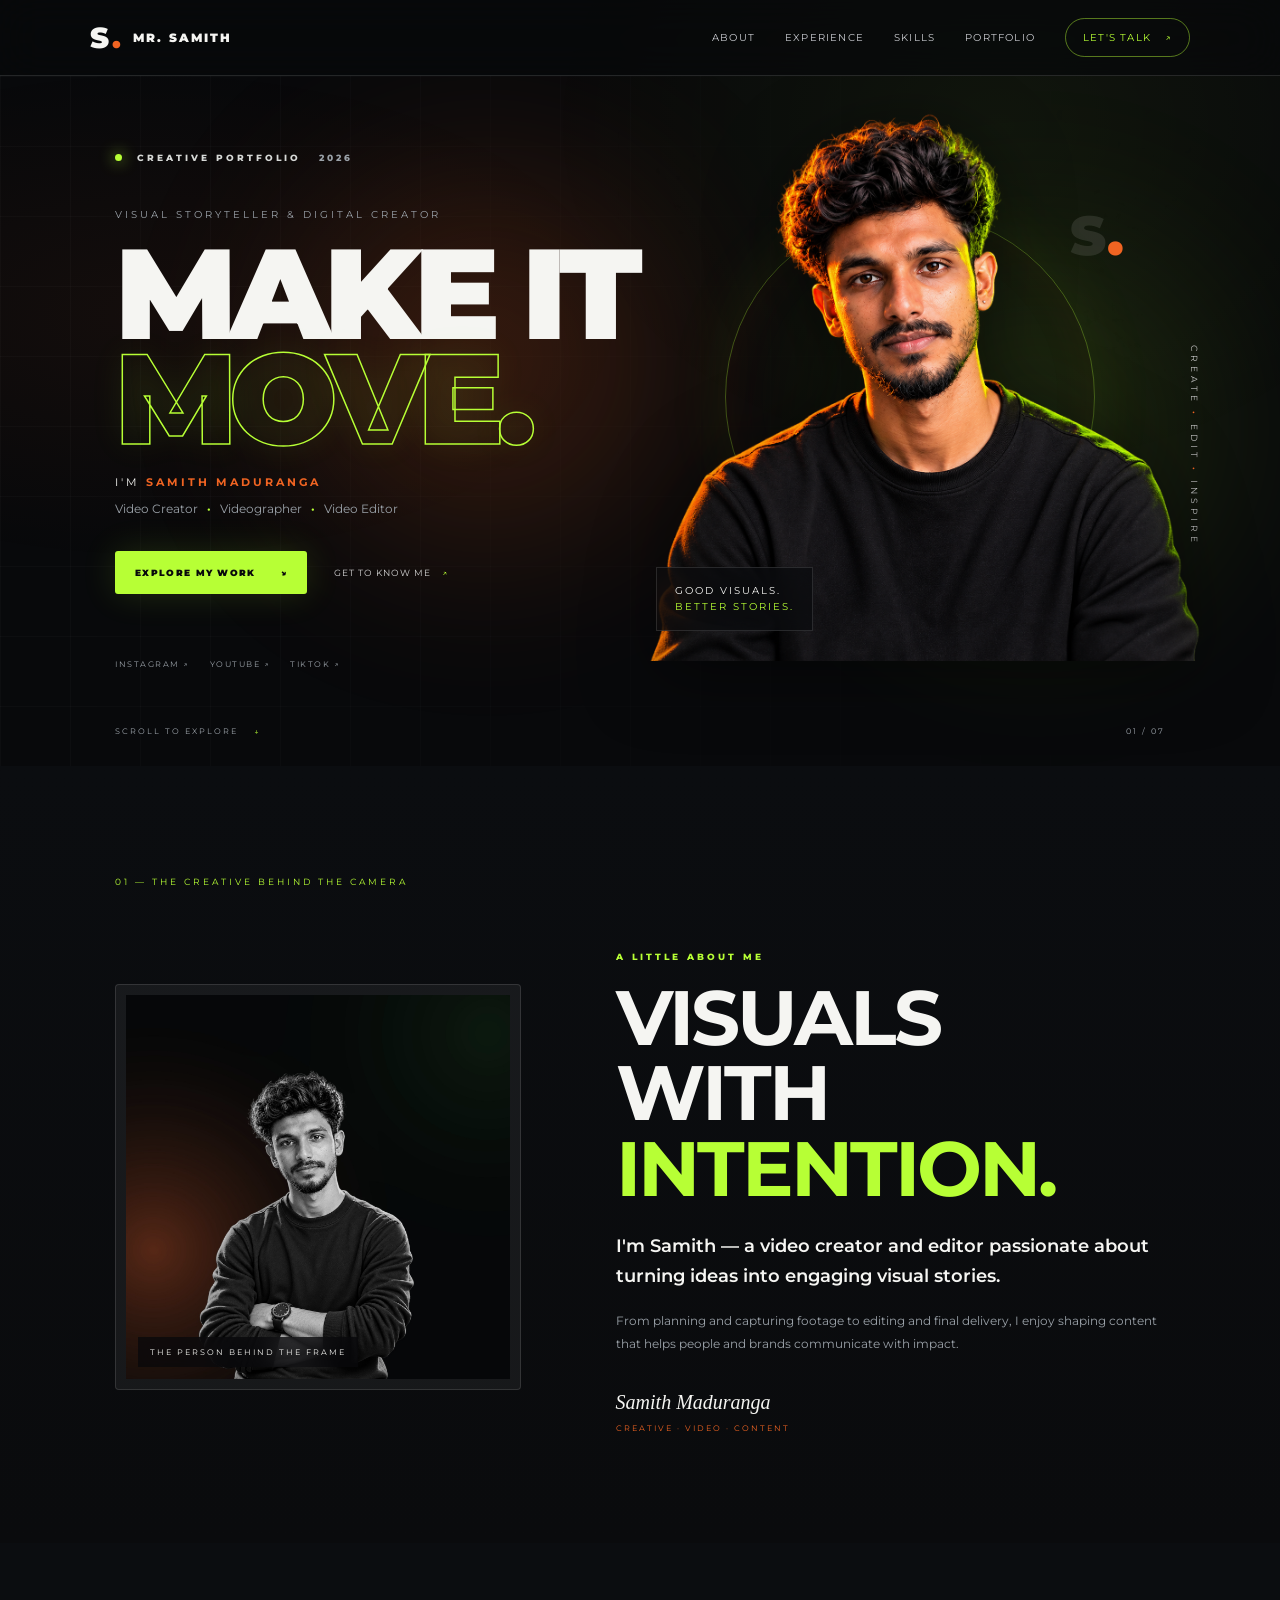
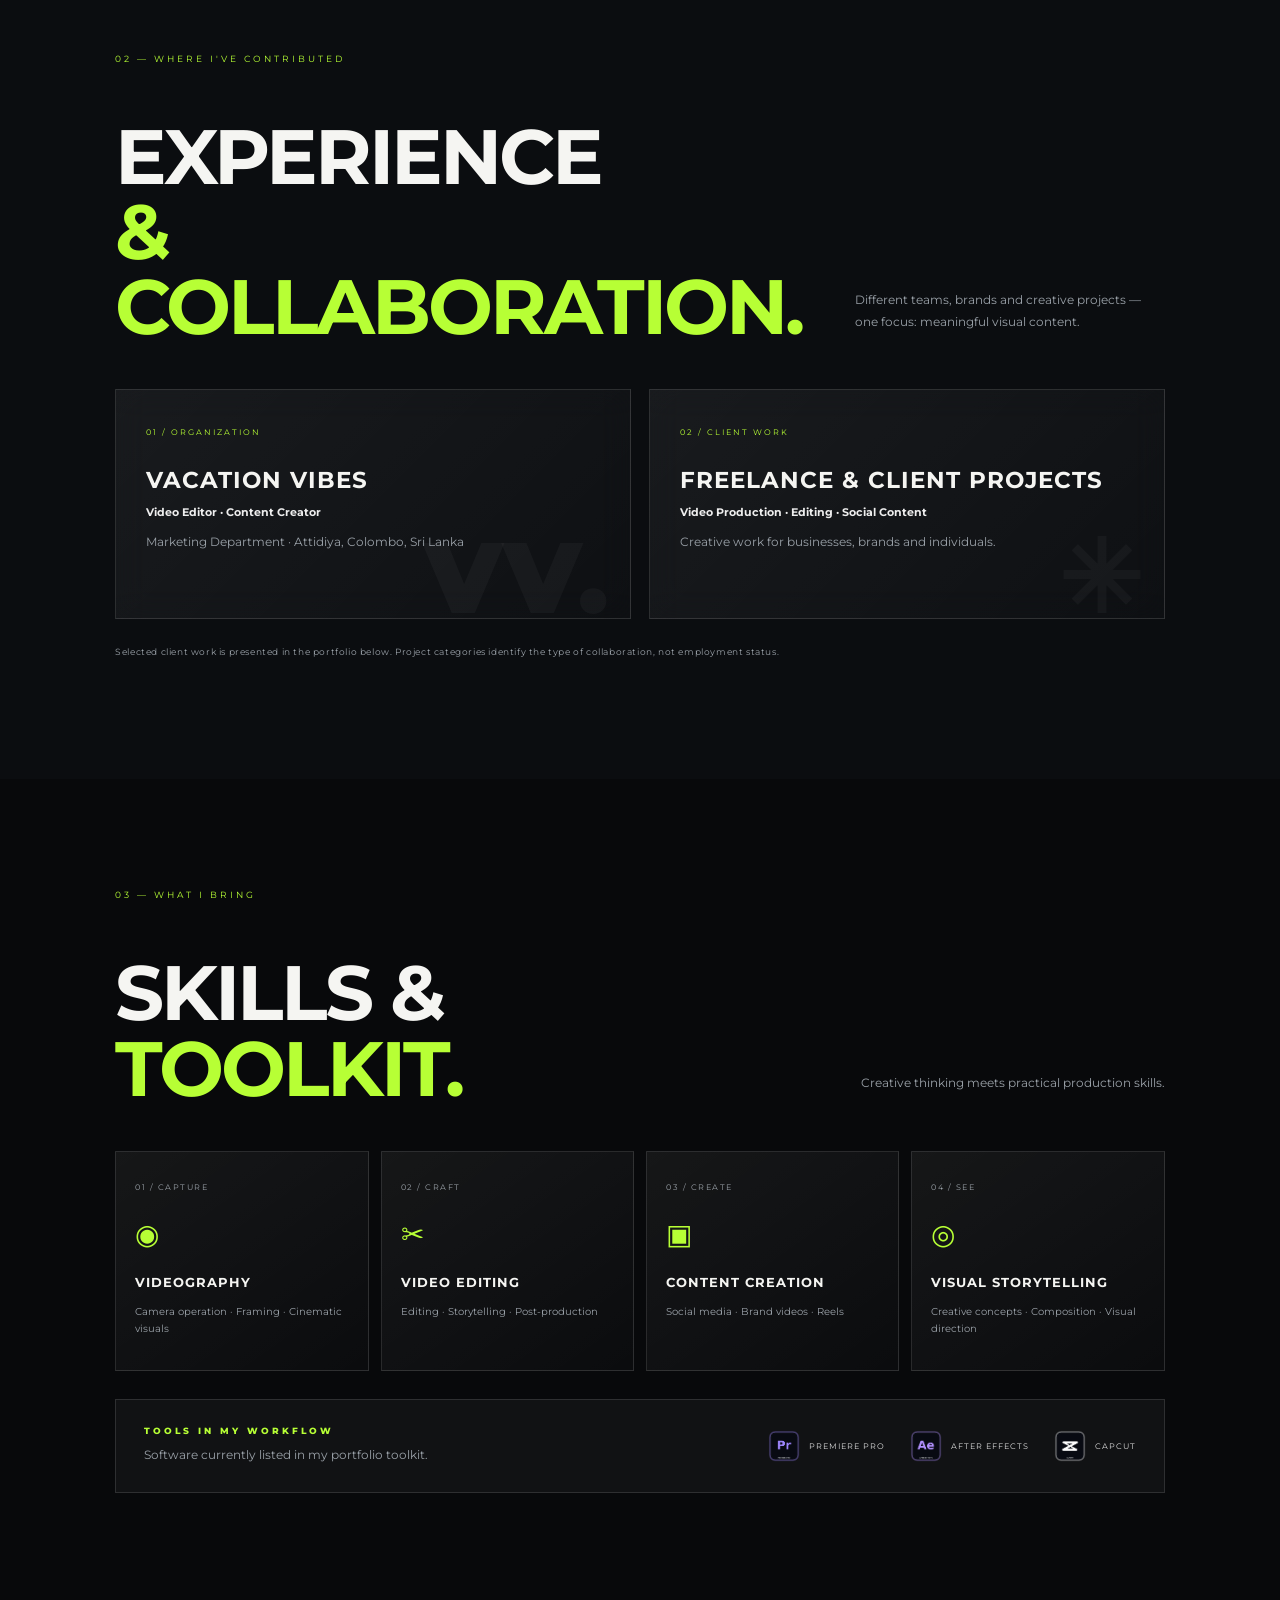
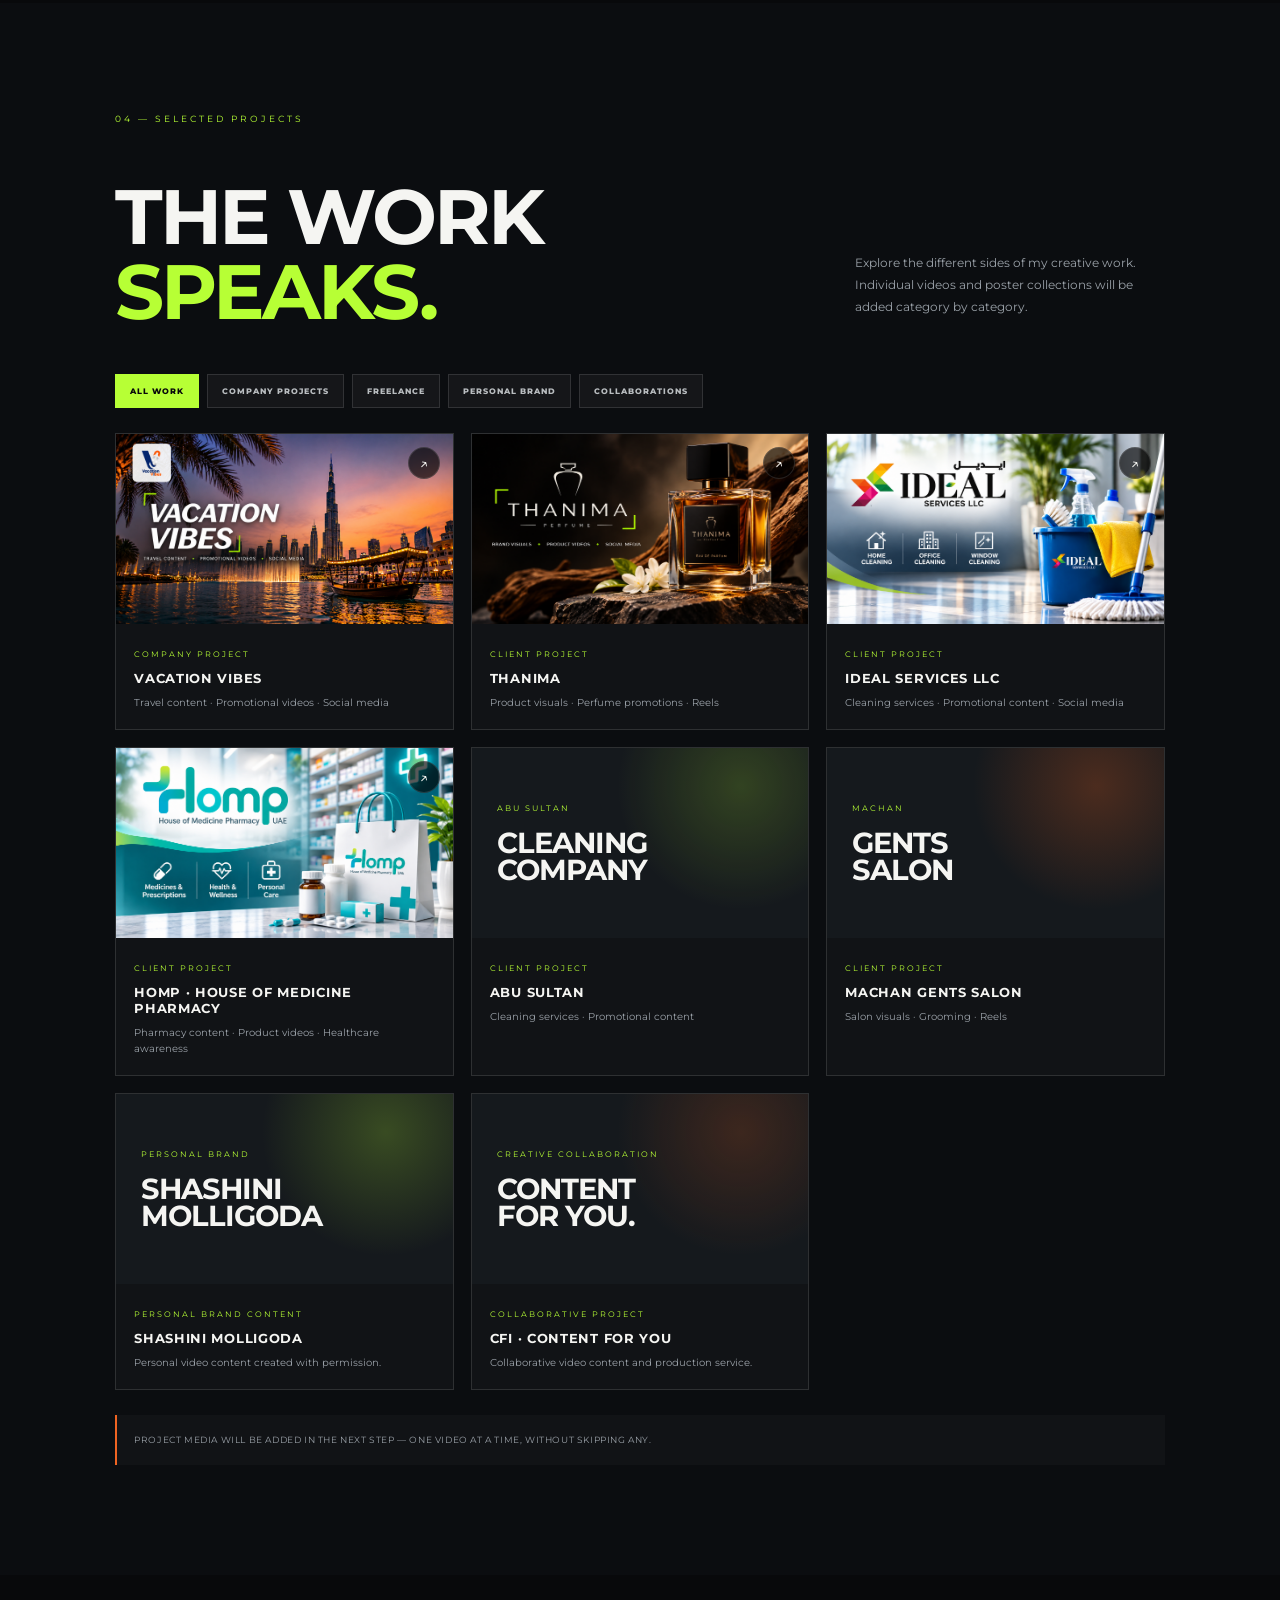
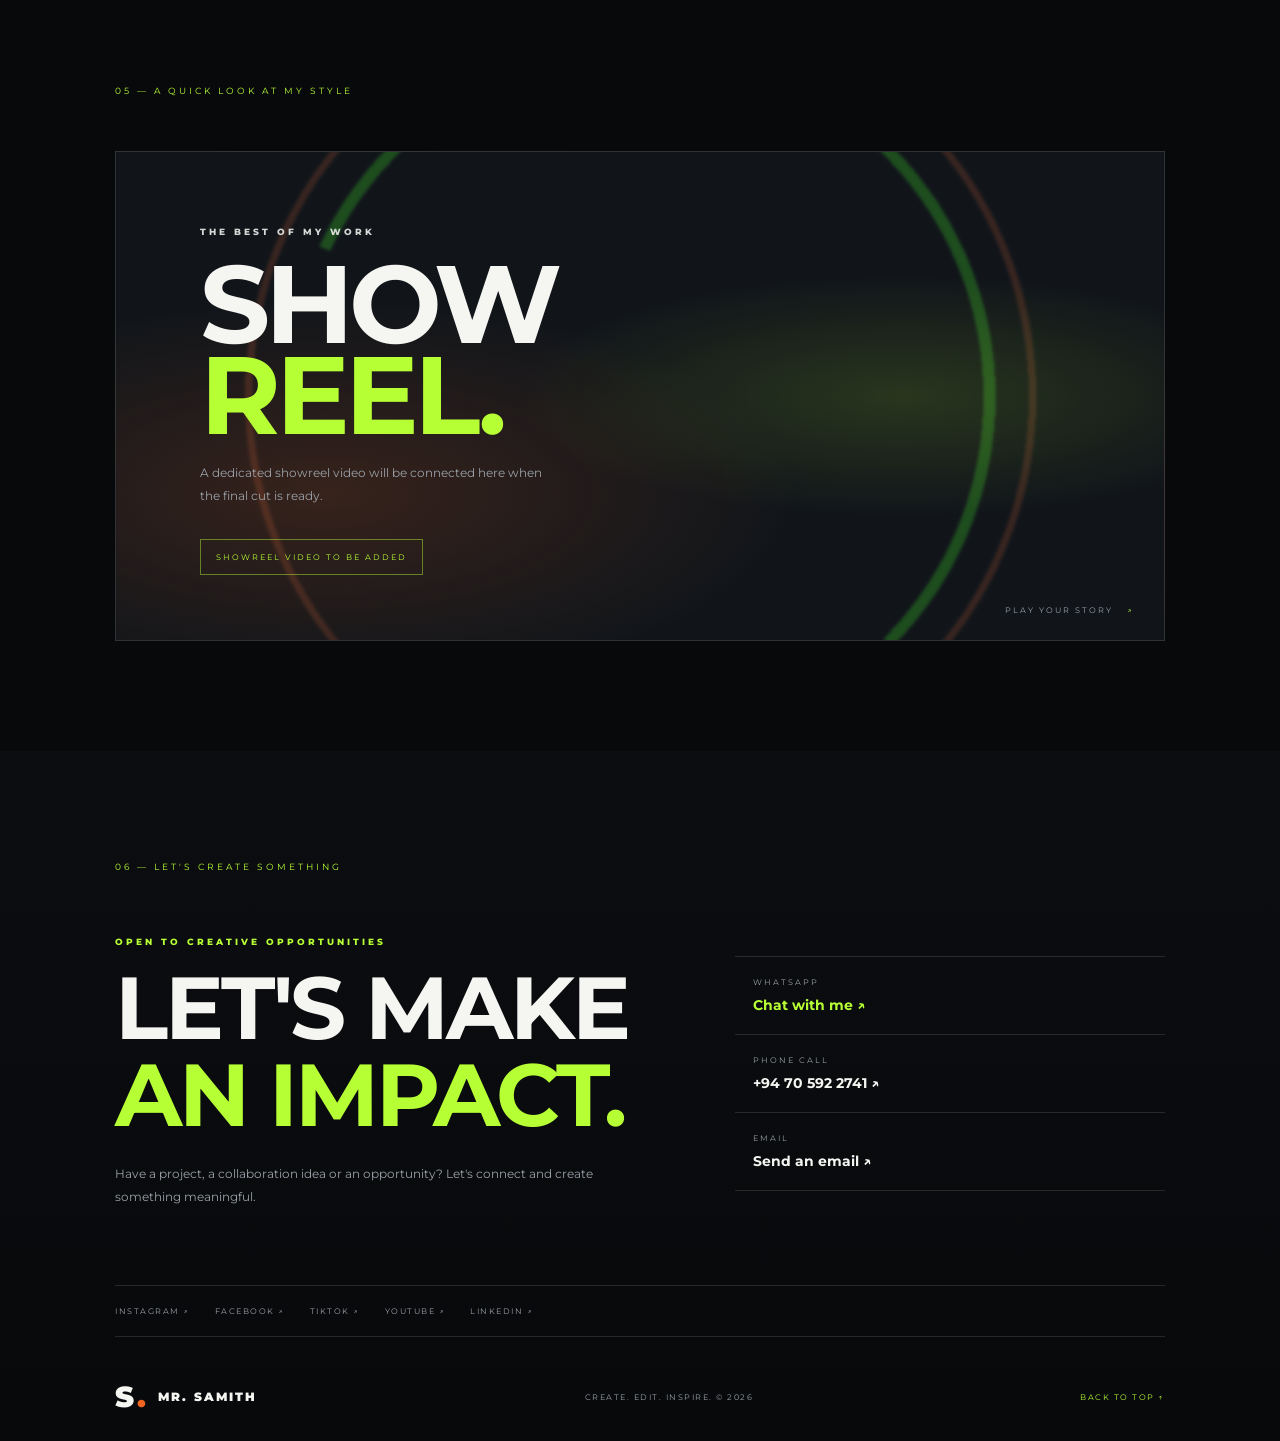
==== index.html @ ef1327ee "Update index.html HOUSE OF MEDICINE PHARMACY" ====
<!doctype html>
<html lang="en">
<head>
  <meta charset="utf-8"><meta name="viewport" content="width=device-width, initial-scale=1">
  <meta name="theme-color" content="#08090b">
  <meta name="description" content="Samith Maduranga — Video Creator, Videographer and Video Editor. Creative visuals, stories and content production.">
  <title>Mr. Samith — Creative Portfolio</title>
  <link rel="preconnect" href="https://fonts.googleapis.com"><link rel="preconnect" href="https://fonts.gstatic.com" crossorigin>
  <link href="https://fonts.googleapis.com/css2?family=Montserrat:wght@400;500;600;700;800;900&display=swap" rel="stylesheet">
  <link rel="stylesheet" href="style.css">
</head>
<body>
  <div class="progress" id="progress"></div>
  <header class="site-header">
    <a class="brand" href="#home" aria-label="Mr. Samith home"><span class="brand-symbol">S<span>.</span></span><span>MR. SAMITH</span></a>
    <button class="menu-toggle" aria-label="Open navigation" aria-expanded="false">☰</button>
    <nav class="nav-links" aria-label="Main navigation">
      <a href="#about">About</a><a href="#experience">Experience</a><a href="#skills">Skills</a><a href="#portfolio">Portfolio</a><a class="nav-cta" href="#contact">Let's talk <span>↗</span></a>
    </nav>
  </header>
  <main>
    <section class="hero section" id="home">
      <div class="hero-glow glow-orange"></div><div class="hero-glow glow-green"></div><div class="hero-grid"></div>
      <div class="hero-copy reveal">
        <p class="eyebrow"><i></i> CREATIVE PORTFOLIO <span>2026</span></p>
        <p class="hero-kicker">VISUAL STORYTELLER & DIGITAL CREATOR</p>
        <h1>MAKE IT<br><span class="outline">MOVE.</span></h1>
        <p class="hero-name">I'M <strong>SAMITH MADURANGA</strong></p>
        <p class="hero-desc">Video Creator <b>·</b> Videographer <b>·</b> Video Editor</p>
        <div class="hero-actions"><a class="button button-green" href="#portfolio">EXPLORE MY WORK <span>↘</span></a><a class="under-link" href="#about">GET TO KNOW ME <span>↗</span></a></div>
        <div class="hero-social"><a href="https://www.instagram.com/mr.samith_/" target="_blank" rel="noreferrer">INSTAGRAM ↗</a><a href="https://www.youtube.com/@mr.samith" target="_blank" rel="noreferrer">YOUTUBE ↗</a><a href="https://www.tiktok.com/@mr.samith" target="_blank" rel="noreferrer">TIKTOK ↗</a></div>
      </div>
      <div class="hero-visual reveal"><div class="portrait-ring"></div><img class="hero-portrait" src="assets/hero/hero-portrait.png" alt="Samith Maduranga portrait"><div class="hero-side-note">CREATE <b>·</b> EDIT <b>·</b> INSPIRE</div><div class="hero-stamp">S<span>.</span></div><div class="hero-caption">GOOD VISUALS.<br><em>BETTER STORIES.</em></div></div>
      <div class="scroll-cue">SCROLL TO EXPLORE <span>↓</span></div><div class="hero-index">01 / 07</div>
    </section>

    <section class="about section" id="about">
      <div class="section-tag reveal">01 — THE CREATIVE BEHIND THE CAMERA</div>
      <div class="about-layout"><div class="about-image reveal"><img src="assets/about/about-photo.jpg" alt="Samith in a creative workspace"><span class="image-label">THE PERSON BEHIND THE FRAME</span></div>
        <div class="about-copy reveal"><p class="eyebrow green-text">A LITTLE ABOUT ME</p><h2>VISUALS WITH<br><em>INTENTION.</em></h2><p class="large-copy">I'm Samith — a video creator and editor passionate about turning ideas into engaging visual stories.</p><p class="muted">From planning and capturing footage to editing and final delivery, I enjoy shaping content that helps people and brands communicate with impact.</p><div class="signature">Samith Maduranga <span>CREATIVE · VIDEO · CONTENT</span></div></div></div>
    </section>

    <section class="experience section" id="experience">
      <div class="section-tag reveal">02 — WHERE I'VE CONTRIBUTED</div><div class="section-heading reveal"><div><h2>EXPERIENCE<br><em>& COLLABORATION.</em></h2></div><p>Different teams, brands and creative projects — one focus: meaningful visual content.</p></div>
      <div class="experience-grid">
        <article class="experience-card reveal"><span class="card-number">01 / ORGANIZATION</span><h3>VACATION VIBES</h3><p class="role">Video Editor · Content Creator</p><p class="muted">Marketing Department · Attidiya, Colombo, Sri Lanka</p><span class="experience-mark">VV.</span></article>
        <article class="experience-card reveal"><span class="card-number">02 / CLIENT WORK</span><h3>FREELANCE & CLIENT PROJECTS</h3><p class="role">Video Production · Editing · Social Content</p><p class="muted">Creative work for businesses, brands and individuals.</p><span class="experience-mark">✳</span></article>
      </div>
      <p class="small-note">Selected client work is presented in the portfolio below. Project categories identify the type of collaboration, not employment status.</p>
    </section>

    <section class="skills section" id="skills">
      <div class="section-tag reveal">03 — WHAT I BRING</div><div class="section-heading reveal"><h2>SKILLS &<br><em>TOOLKIT.</em></h2><p>Creative thinking meets practical production skills.</p></div>
      <div class="skill-grid">
        <article class="skill-card reveal"><span>01 / CAPTURE</span><div class="skill-icon">◉</div><h3>VIDEOGRAPHY</h3><p>Camera operation · Framing · Cinematic visuals</p></article>
        <article class="skill-card reveal"><span>02 / CRAFT</span><div class="skill-icon">✂</div><h3>VIDEO EDITING</h3><p>Editing · Storytelling · Post-production</p></article>
        <article class="skill-card reveal"><span>03 / CREATE</span><div class="skill-icon">▣</div><h3>CONTENT CREATION</h3><p>Social media · Brand videos · Reels</p></article>
        <article class="skill-card reveal"><span>04 / SEE</span><div class="skill-icon">◎</div><h3>VISUAL STORYTELLING</h3><p>Creative concepts · Composition · Visual direction</p></article>
      </div>
      <div class="tools-panel reveal"><div><p class="eyebrow green-text">TOOLS IN MY WORKFLOW</p><p class="muted">Software currently listed in my portfolio toolkit.</p></div><div class="tool-icons"><div><img src="assets/software/premiere-pro.png" alt=""><span>PREMIERE PRO</span></div><div><img src="assets/software/after-effects.png" alt=""><span>AFTER EFFECTS</span></div><div><img src="assets/software/capcut.png" alt=""><span>CAPCUT</span></div></div></div>
    </section>

    <section class="portfolio section" id="portfolio">
      <div class="section-tag reveal">04 — SELECTED PROJECTS</div><div class="section-heading reveal"><h2>THE WORK<br><em>SPEAKS.</em></h2><p>Explore the different sides of my creative work. Individual videos and poster collections will be added category by category.</p></div>
      <div class="portfolio-tabs reveal" role="group" aria-label="Portfolio categories"><button class="filter-button active" data-filter="all">ALL WORK</button><button class="filter-button" data-filter="company">COMPANY PROJECTS</button><button class="filter-button" data-filter="freelance">FREELANCE</button><button class="filter-button" data-filter="personal">PERSONAL BRAND</button><button class="filter-button" data-filter="collab">COLLABORATIONS</button></div>
      <div class="project-grid">
        <article class="project-card reveal" data-category="company"><a class="project-image" href="#contact"><img src="assets/projects/vacation-vibes-project-preview-with-logo.png" alt="Travel project preview"><span class="project-open">↗</span></a><div class="project-info"><span>COMPANY PROJECT</span><h3>VACATION VIBES</h3><p>Travel content · Promotional videos · Social media</p></div></article>
        <article class="project-card reveal" data-category="company"><a class="project-image" href="#contact"><img src="assets/projects/thanima-project-preview.png" alt="Thanima luxury perfume project preview"><span class="project-open">↗</span></a><div class="project-info"><span>CLIENT PROJECT</span><h3>THANIMA</h3><p>Product visuals · Perfume promotions · Reels</p></div></article>
        
<article class="project-card reveal" data-category="company">
  <a class="project-image" href="#contact">
    <img src="assets/projects/ideal-project-preview.png" alt="IDEAL Services LLC Cleaning Services Project Preview">
    <span class="project-open">↗</span>
  </a>
  <div class="project-info">
    <span>CLIENT PROJECT</span>
    <h3>IDEAL SERVICES LLC</h3>
    <p>Cleaning services · Promotional content · Social media</p>
  </div>
</article>

        
<article class="project-card reveal" data-category="company">
  <a class="project-image" href="#contact">
    <img src="assets/projects/homp-project-preview.png" alt="HOMP House of Medicine Pharmacy project preview">
    <span class="project-open">↗</span>
  </a>
  <div class="project-info">
    <span>CLIENT PROJECT</span>
    <h3>HOMP · HOUSE OF MEDICINE PHARMACY</h3>
    <p>Pharmacy content · Product videos · Healthcare awareness</p>
  </div>
</article>
        <article class="project-card reveal" data-category="company"><div class="project-placeholder"><span>ABU SULTAN</span><b>CLEANING<br>COMPANY</b></div><div class="project-info"><span>CLIENT PROJECT</span><h3>ABU SULTAN</h3><p>Cleaning services · Promotional content</p></div></article>
        <article class="project-card reveal" data-category="company"><div class="project-placeholder orange"><span>MACHAN</span><b>GENTS<br>SALON</b></div><div class="project-info"><span>CLIENT PROJECT</span><h3>MACHAN GENTS SALON</h3><p>Salon visuals · Grooming · Reels</p></div></article>
        <article class="project-card reveal" data-category="personal"><div class="project-placeholder green"><span>PERSONAL BRAND</span><b>SHASHINI<br>MOLLIGODA</b></div><div class="project-info"><span>PERSONAL BRAND CONTENT</span><h3>SHASHINI MOLLIGODA</h3><p>Personal video content created with permission.</p></div></article>
        <article class="project-card reveal" data-category="collab"><div class="project-placeholder collab"><span>CREATIVE COLLABORATION</span><b>CONTENT<br>FOR YOU.</b></div><div class="project-info"><span>COLLABORATIVE PROJECT</span><h3>CFI · CONTENT FOR YOU</h3><p>Collaborative video content and production service.</p></div></article>
      </div>
      <div class="portfolio-footnote">PROJECT MEDIA WILL BE ADDED IN THE NEXT STEP — ONE VIDEO AT A TIME, WITHOUT SKIPPING ANY.</div>
    </section>

    <section class="showreel section" id="showreel"><div class="section-tag reveal">05 — A QUICK LOOK AT MY STYLE</div><div class="showreel-box reveal"><div class="showreel-art"></div><div class="showreel-content"><p class="eyebrow">THE BEST OF MY WORK</p><h2>SHOW<br><em>REEL.</em></h2><p class="muted">A dedicated showreel video will be connected here when the final cut is ready.</p><span class="coming-soon">SHOWREEL VIDEO TO BE ADDED</span></div><div class="reel-corner">PLAY YOUR STORY <span>↗</span></div></div></section>

    <section class="contact section" id="contact"><div class="section-tag reveal">06 — LET'S CREATE SOMETHING</div><div class="contact-layout reveal"><div><p class="eyebrow green-text">OPEN TO CREATIVE OPPORTUNITIES</p><h2>LET'S MAKE<br><em>AN IMPACT.</em></h2><p class="muted">Have a project, a collaboration idea or an opportunity? Let's connect and create something meaningful.</p></div><div class="contact-actions"><a class="contact-link primary" href="https://wa.me/94753528203" target="_blank" rel="noreferrer"><span>WHATSAPP</span><b>Chat with me ↗</b></a><a class="contact-link" href="tel:+94705922741"><span>PHONE CALL</span><b>+94 70 592 2741 ↗</b></a><a class="contact-link" href="mailto:samithmaduranga25@gmail.com"><span>EMAIL</span><b>Send an email ↗</b></a></div></div>
      <div class="social-row"><a href="https://www.instagram.com/mr.samith_/" target="_blank" rel="noreferrer">INSTAGRAM ↗</a><a href="https://www.facebook.com/mr.samith25" target="_blank" rel="noreferrer">FACEBOOK ↗</a><a href="https://www.tiktok.com/@mr.samith" target="_blank" rel="noreferrer">TIKTOK ↗</a><a href="https://www.youtube.com/@mr.samith" target="_blank" rel="noreferrer">YOUTUBE ↗</a><a href="https://www.linkedin.com/in/samith-maduranga-723898275" target="_blank" rel="noreferrer">LINKEDIN ↗</a></div>
      <footer><a class="brand" href="#home"><span class="brand-symbol">S<span>.</span></span><span>MR. SAMITH</span></a><span>CREATE. EDIT. INSPIRE. © 2026</span><a href="#home">BACK TO TOP ↑</a></footer>
    </section>
  </main><script src="script.js"></script>
</body></html>
---- style.css ----
:root{--bg:#08090b;--panel:#11151a;--white:#f5f5f2;--muted:#9aa1a8;--orange:#f06422;--green:#b7ff35;--line:rgba(255,255,255,.12);--glass:rgba(255,255,255,.055);--font:'Montserrat',Arial,sans-serif}*{box-sizing:border-box}html{scroll-behavior:smooth;scroll-padding-top:90px}body{margin:0;background:var(--bg);color:var(--white);font-family:var(--font);overflow-x:hidden}body:before{content:"";position:fixed;inset:0;pointer-events:none;z-index:-1;background:radial-gradient(ellipse at 78% 14%,rgba(183,255,53,.055),transparent 32%),radial-gradient(ellipse at 12% 35%,rgba(240,100,34,.055),transparent 30%)}a{color:inherit;text-decoration:none}.progress{height:3px;position:fixed;z-index:1000;top:0;left:0;width:0;background:linear-gradient(90deg,var(--orange),var(--green))}.site-header{height:76px;position:sticky;top:0;z-index:100;display:flex;align-items:center;justify-content:space-between;padding:0 7%;background:rgba(8,9,11,.72);backdrop-filter:blur(22px);border-bottom:1px solid var(--line)}.brand{display:flex;align-items:center;gap:10px;font-size:12px;font-weight:900;letter-spacing:2px}.brand-symbol{font-size:29px;font-weight:900;line-height:1}.brand-symbol span,.hero-stamp span{color:var(--orange)}.nav-links{display:flex;align-items:center;gap:30px;font-size:10px;letter-spacing:1.2px;text-transform:uppercase;color:#c9cbd0}.nav-links a:hover,.social-row a:hover,.hero-social a:hover{color:var(--green)}.nav-cta{padding:12px 17px;border:1px solid rgba(183,255,53,.45);border-radius:30px;color:var(--green)}.nav-cta span{margin-left:10px}.menu-toggle{display:none;background:var(--glass);border:1px solid var(--line);color:white;border-radius:12px;padding:8px 12px;font-size:20px}.section{padding:110px 9%;position:relative}.hero{min-height:690px;display:grid;grid-template-columns:1.03fr .97fr;align-items:center;padding-top:65px;padding-bottom:95px;overflow:hidden}.hero-grid{position:absolute;inset:0;background-image:linear-gradient(rgba(255,255,255,.025) 1px,transparent 1px),linear-gradient(90deg,rgba(255,255,255,.025) 1px,transparent 1px);background-size:70px 70px;mask-image:linear-gradient(90deg,black,transparent 90%);pointer-events:none}.hero-glow{position:absolute;width:360px;height:360px;border-radius:50%;filter:blur(100px);opacity:.2;pointer-events:none}.glow-orange{background:var(--orange);top:15%;left:24%}.glow-green{background:var(--green);right:5%;top:25%;opacity:.12}.hero-copy{position:relative;z-index:2}.eyebrow{font-size:9px;font-weight:800;letter-spacing:3px;color:#d7d9d7}.eyebrow i{display:inline-block;width:7px;height:7px;border-radius:50%;background:var(--green);box-shadow:0 0 15px var(--green);margin-right:9px}.eyebrow span{color:var(--muted);margin-left:12px}.hero-kicker{font-size:10px;letter-spacing:3px;color:var(--muted);margin-top:45px}.hero h1{font-size:clamp(76px,10vw,145px);line-height:.82;letter-spacing:-8px;margin:20px 0 25px;font-weight:900}.outline{color:transparent;-webkit-text-stroke:1.5px var(--green);text-shadow:0 0 35px rgba(183,255,53,.08)}.hero-name{font-size:11px;letter-spacing:3px}.hero-name strong{color:var(--orange)}.hero-desc{color:var(--muted);font-size:12px}.hero-desc b{color:var(--green);padding:0 6px}.hero-actions{display:flex;align-items:center;gap:27px;margin-top:35px}.button{display:inline-flex;align-items:center;gap:25px;padding:16px 20px;border-radius:3px;font-size:9px;font-weight:900;letter-spacing:1.3px}.button-green{background:var(--green);color:#08090b;box-shadow:0 0 35px rgba(183,255,53,.14)}.button-green:hover{transform:translateY(-3px);box-shadow:0 0 40px rgba(183,255,53,.28)}.under-link{font-size:9px;letter-spacing:1px;color:#d4d4d4}.under-link span{color:var(--green);margin-left:8px}.hero-social{display:flex;gap:20px;margin-top:65px}.hero-social a,.social-row a{font-size:8px;letter-spacing:1.5px;color:var(--muted)}.hero-visual{height:510px;position:relative;display:flex;align-items:flex-end;justify-content:center}.hero-portrait{position:relative;z-index:2;height:110%;max-width:115%;object-fit:contain;object-position:bottom;filter:drop-shadow(0 10px 35px rgba(0,0,0,.5))}.portrait-ring{position:absolute;width:370px;height:370px;border:1px solid rgba(183,255,53,.3);border-radius:50%;top:12%;left:50%;transform:translateX(-50%);box-shadow:0 0 70px rgba(183,255,53,.07),inset 0 0 50px rgba(240,100,34,.05)}.hero-side-note{position:absolute;right:-35px;top:38%;writing-mode:vertical-rl;font-size:9px;letter-spacing:4px;color:#c3c3c3}.hero-side-note b{color:var(--orange)}.hero-stamp{position:absolute;right:8%;top:10%;font-size:55px;font-weight:900;color:rgba(255,255,255,.1)}.hero-caption{position:absolute;z-index:3;left:0;bottom:30px;padding:15px 18px;background:rgba(10,12,14,.72);border:1px solid var(--line);backdrop-filter:blur(18px);font-size:10px;line-height:1.6;letter-spacing:2px}.hero-caption em{font-style:normal;color:var(--green)}.scroll-cue,.hero-index{position:absolute;bottom:30px;font-size:8px;letter-spacing:2px;color:var(--muted)}.scroll-cue{left:9%}.scroll-cue span{color:var(--green);margin-left:12px}.hero-index{right:9%}.section-tag{font-size:9px;letter-spacing:3px;color:var(--green);margin-bottom:55px}.about{background:linear-gradient(180deg,#0b0d10,#0a0b0d)}.about-layout{display:grid;grid-template-columns:.85fr 1.15fr;gap:9%;align-items:center}.about-image{position:relative;border:1px solid var(--line);padding:10px;background:var(--glass);border-radius:4px}.about-image img{display:block;width:100%;max-height:430px;object-fit:cover;filter:saturate(.8)}.image-label{position:absolute;bottom:22px;left:22px;padding:10px 12px;background:rgba(8,9,11,.75);backdrop-filter:blur(12px);font-size:8px;letter-spacing:2px}.about-copy h2,.section-heading h2,.contact h2{font-size:clamp(42px,6vw,78px);line-height:.98;letter-spacing:-3px;margin:18px 0 25px}.about-copy h2 em,.section-heading h2 em,.contact h2 em,.showreel h2 em{font-style:normal;color:var(--green)}.green-text{color:var(--green)}.large-copy{font-size:18px;line-height:1.7;font-weight:600;max-width:590px}.muted{color:var(--muted);font-size:12px;line-height:1.9}.signature{margin-top:35px;font-size:20px;font-style:italic;font-family:Georgia,serif}.signature span{display:block;margin-top:9px;font:8px var(--font);letter-spacing:2px;color:var(--orange)}.experience{background:#0b0d10}.section-heading{display:flex;justify-content:space-between;align-items:flex-end;gap:30px;margin-bottom:45px}.section-heading>p{max-width:310px;color:var(--muted);font-size:12px;line-height:1.8}.section-heading h2{margin:0}.experience-grid{display:grid;grid-template-columns:1fr 1fr;gap:18px}.experience-card{position:relative;overflow:hidden;min-height:230px;padding:30px;border:1px solid var(--line);background:linear-gradient(135deg,rgba(255,255,255,.06),rgba(255,255,255,.015));backdrop-filter:blur(16px)}.card-number,.project-info>span{font-size:8px;letter-spacing:2px;color:var(--green)}.experience-card h3{font-size:23px;letter-spacing:1px;margin:27px 0 8px}.role{font-size:11px;font-weight:700;color:#eee}.experience-mark{position:absolute;right:22px;bottom:-20px;font-size:100px;font-weight:900;color:rgba(255,255,255,.035)}.small-note,.portfolio-footnote{margin-top:25px;color:var(--muted);font-size:9px;letter-spacing:.6px;line-height:1.8}.skills{background:#08090b}.skill-grid{display:grid;grid-template-columns:repeat(4,1fr);gap:12px}.skill-card{padding:23px 19px;min-height:205px;border:1px solid var(--line);background:linear-gradient(145deg,rgba(255,255,255,.055),rgba(255,255,255,.012));transition:.3s}.skill-card:hover,.experience-card:hover{border-color:rgba(183,255,53,.45);transform:translateY(-4px)}.skill-card>span{font-size:8px;color:var(--muted);letter-spacing:1.5px}.skill-icon{font-size:28px;color:var(--green);margin:23px 0}.skill-card h3{font-size:13px;letter-spacing:1px}.skill-card p{font-size:10px;line-height:1.7;color:var(--muted)}.tools-panel{margin-top:28px;padding:25px 28px;border:1px solid var(--line);background:rgba(255,255,255,.035);display:flex;justify-content:space-between;align-items:center;gap:20px}.tools-panel .eyebrow{margin:0 0 8px}.tools-panel .muted{margin:0}.tool-icons{display:flex;gap:25px}.tool-icons div{display:flex;align-items:center;gap:9px}.tool-icons img{width:32px;height:32px;object-fit:contain}.tool-icons span{font-size:8px;letter-spacing:1px;color:#ddd}.portfolio{background:#0b0d10}.portfolio-tabs{display:flex;flex-wrap:wrap;gap:8px;margin-bottom:25px}.filter-button{background:rgba(255,255,255,.04);border:1px solid var(--line);color:#b9bdc0;padding:11px 14px;font:800 8px var(--font);letter-spacing:1px;cursor:pointer}.filter-button.active,.filter-button:hover{background:var(--green);color:#08090b;border-color:var(--green)}.project-grid{display:grid;grid-template-columns:repeat(3,1fr);gap:17px}.project-card{border:1px solid var(--line);background:rgba(255,255,255,.025);overflow:hidden;transition:.3s}.project-card:hover{transform:translateY(-5px);border-color:rgba(183,255,53,.4)}.project-card.hidden{display:none}.project-image,.project-placeholder{height:190px;display:flex;position:relative;overflow:hidden;align-items:center;justify-content:center;background:#15191d}.project-image img{width:100%;height:100%;object-fit:cover;transition:.5s}.project-card:hover .project-image img{transform:scale(1.04)}.project-open{position:absolute;right:13px;top:13px;width:32px;height:32px;display:grid;place-items:center;background:rgba(0,0,0,.65);border:1px solid var(--line);border-radius:50%}.project-placeholder{flex-direction:column;align-items:flex-start;padding:25px;background:radial-gradient(circle at 80% 20%,rgba(183,255,53,.18),transparent 40%),#15191d}.project-placeholder.orange{background:radial-gradient(circle at 80% 20%,rgba(240,100,34,.25),transparent 40%),#15191d}.project-placeholder.green{background:radial-gradient(circle at 80% 20%,rgba(183,255,53,.22),transparent 40%),#15191d}.project-placeholder.collab{background:radial-gradient(circle at 80% 20%,rgba(240,100,34,.18),transparent 40%),#15191d}.project-placeholder span{font-size:8px;letter-spacing:2px;color:var(--green)}.project-placeholder b{font-size:29px;line-height:.95;letter-spacing:-1px;margin-top:16px}.project-info{padding:18px}.project-info h3{font-size:13px;letter-spacing:.7px;margin:9px 0}.project-info p{font-size:10px;color:var(--muted);line-height:1.6;margin:0}.portfolio-footnote{padding:17px;border-left:2px solid var(--orange);background:rgba(255,255,255,.025)}.showreel{background:#08090b}.showreel-box{position:relative;min-height:420px;overflow:hidden;border:1px solid var(--line);background:radial-gradient(ellipse at 75% 50%,rgba(183,255,53,.14),transparent 35%),radial-gradient(ellipse at 20% 70%,rgba(240,100,34,.17),transparent 40%),#11151a}.showreel-art{position:absolute;inset:0;background-image:url('assets/backgrounds/orange-green-orbit.png');background-size:cover;background-position:center;opacity:.3;mix-blend-mode:screen}.showreel-content{position:relative;padding:65px 8%;max-width:600px}.showreel h2{font-size:clamp(65px,9vw,110px);line-height:.82;letter-spacing:-5px;margin:22px 0}.showreel-content .muted{max-width:360px}.coming-soon{display:inline-block;margin-top:20px;padding:12px 15px;border:1px solid rgba(183,255,53,.45);color:var(--green);font-size:8px;letter-spacing:2px}.reel-corner{position:absolute;right:30px;bottom:25px;font-size:8px;letter-spacing:2px;color:var(--muted)}.reel-corner span{color:var(--green);margin-left:10px}.contact{background:linear-gradient(180deg,#0b0d10,#08090b);padding-bottom:30px}.contact-layout{display:grid;grid-template-columns:1.1fr .9fr;gap:9%;align-items:center}.contact h2{font-size:clamp(48px,7vw,88px)}.contact-actions{border-top:1px solid var(--line)}.contact-link{display:flex;flex-direction:column;gap:9px;padding:20px 18px;border-bottom:1px solid var(--line);transition:.2s}.contact-link:hover{background:rgba(255,255,255,.04);padding-left:25px}.contact-link span{font-size:8px;letter-spacing:2px;color:var(--muted)}.contact-link b{font-size:14px}.contact-link.primary b{color:var(--green)}.social-row{display:flex;gap:25px;flex-wrap:wrap;margin:65px 0 45px;padding:20px 0;border-top:1px solid var(--line);border-bottom:1px solid var(--line)}footer{display:flex;justify-content:space-between;align-items:center;color:var(--muted);font-size:8px;letter-spacing:1.5px}footer .brand{color:var(--white)}footer>a:last-child{color:var(--green)}.reveal{opacity:0;transform:translateY(22px);transition:opacity .7s ease,transform .7s ease}.reveal.visible{opacity:1;transform:translateY(0)}@media(max-width:900px){.section{padding:85px 7%}.site-header{padding:0 6%}.hero{min-height:620px}.hero h1{font-size:clamp(68px,11vw,110px)}.hero-visual{height:430px}.skill-grid{grid-template-columns:repeat(2,1fr)}.project-grid{grid-template-columns:repeat(2,1fr)}.nav-links{gap:16px}}@media(max-width:650px){.site-header{height:66px}.menu-toggle{display:block}.nav-links{display:none;position:absolute;top:65px;left:0;right:0;padding:20px 7% 25px;background:rgba(8,9,11,.96);backdrop-filter:blur(20px);border-bottom:1px solid var(--line);flex-direction:column;align-items:stretch;gap:0}.nav-links.open{display:flex}.nav-links a{padding:14px 0;border-bottom:1px solid var(--line)}.nav-links .nav-cta{margin-top:12px;padding:13px 15px;text-align:center}.section{padding:72px 6%}.section-tag{margin-bottom:38px}.hero{display:flex;flex-direction:column;align-items:stretch;padding-top:65px;min-height:760px}.hero-copy{z-index:4}.hero-kicker{margin-top:35px}.hero h1{font-size:clamp(76px,19vw,112px);letter-spacing:-5px}.hero-visual{height:390px;width:100%;margin-top:-5px}.hero-portrait{height:112%;max-width:100%}.portrait-ring{width:280px;height:280px;top:12%}.hero-side-note{right:0}.hero-caption{left:0;bottom:16px}.hero-social{margin-top:38px;gap:14px}.hero-social a{font-size:7px}.scroll-cue,.hero-index{bottom:16px}.about-layout,.contact-layout{grid-template-columns:1fr;gap:35px}.about-image{max-width:390px}.about-copy h2,.section-heading h2{font-size:clamp(43px,12vw,65px)}.section-heading{display:block}.section-heading>p{margin-top:20px}.experience-grid{grid-template-columns:1fr}.experience-card{min-height:205px}.skill-grid{gap:9px}.skill-card{padding:18px 14px;min-height:190px}.tools-panel{align-items:flex-start;flex-direction:column}.tool-icons{gap:13px;flex-wrap:wrap}.tool-icons div{gap:6px}.tool-icons span{font-size:7px}.project-grid{grid-template-columns:1fr}.project-image,.project-placeholder{height:210px}.portfolio-tabs{gap:6px}.filter-button{padding:10px 9px;font-size:7px}.showreel-box{min-height:380px}.showreel-content{padding:48px 7%}.reel-corner{right:15px;font-size:7px}.contact h2{font-size:clamp(48px,13vw,72px)}.social-row{gap:15px;margin:45px 0 30px}.social-row a{font-size:7px}footer{gap:18px;flex-wrap:wrap}footer>span{order:3;width:100%}}@media(prefers-reduced-motion:reduce){html{scroll-behavior:auto}*,*:before,*:after{animation:none!important;transition:none!important}.reveal{opacity:1;transform:none}}
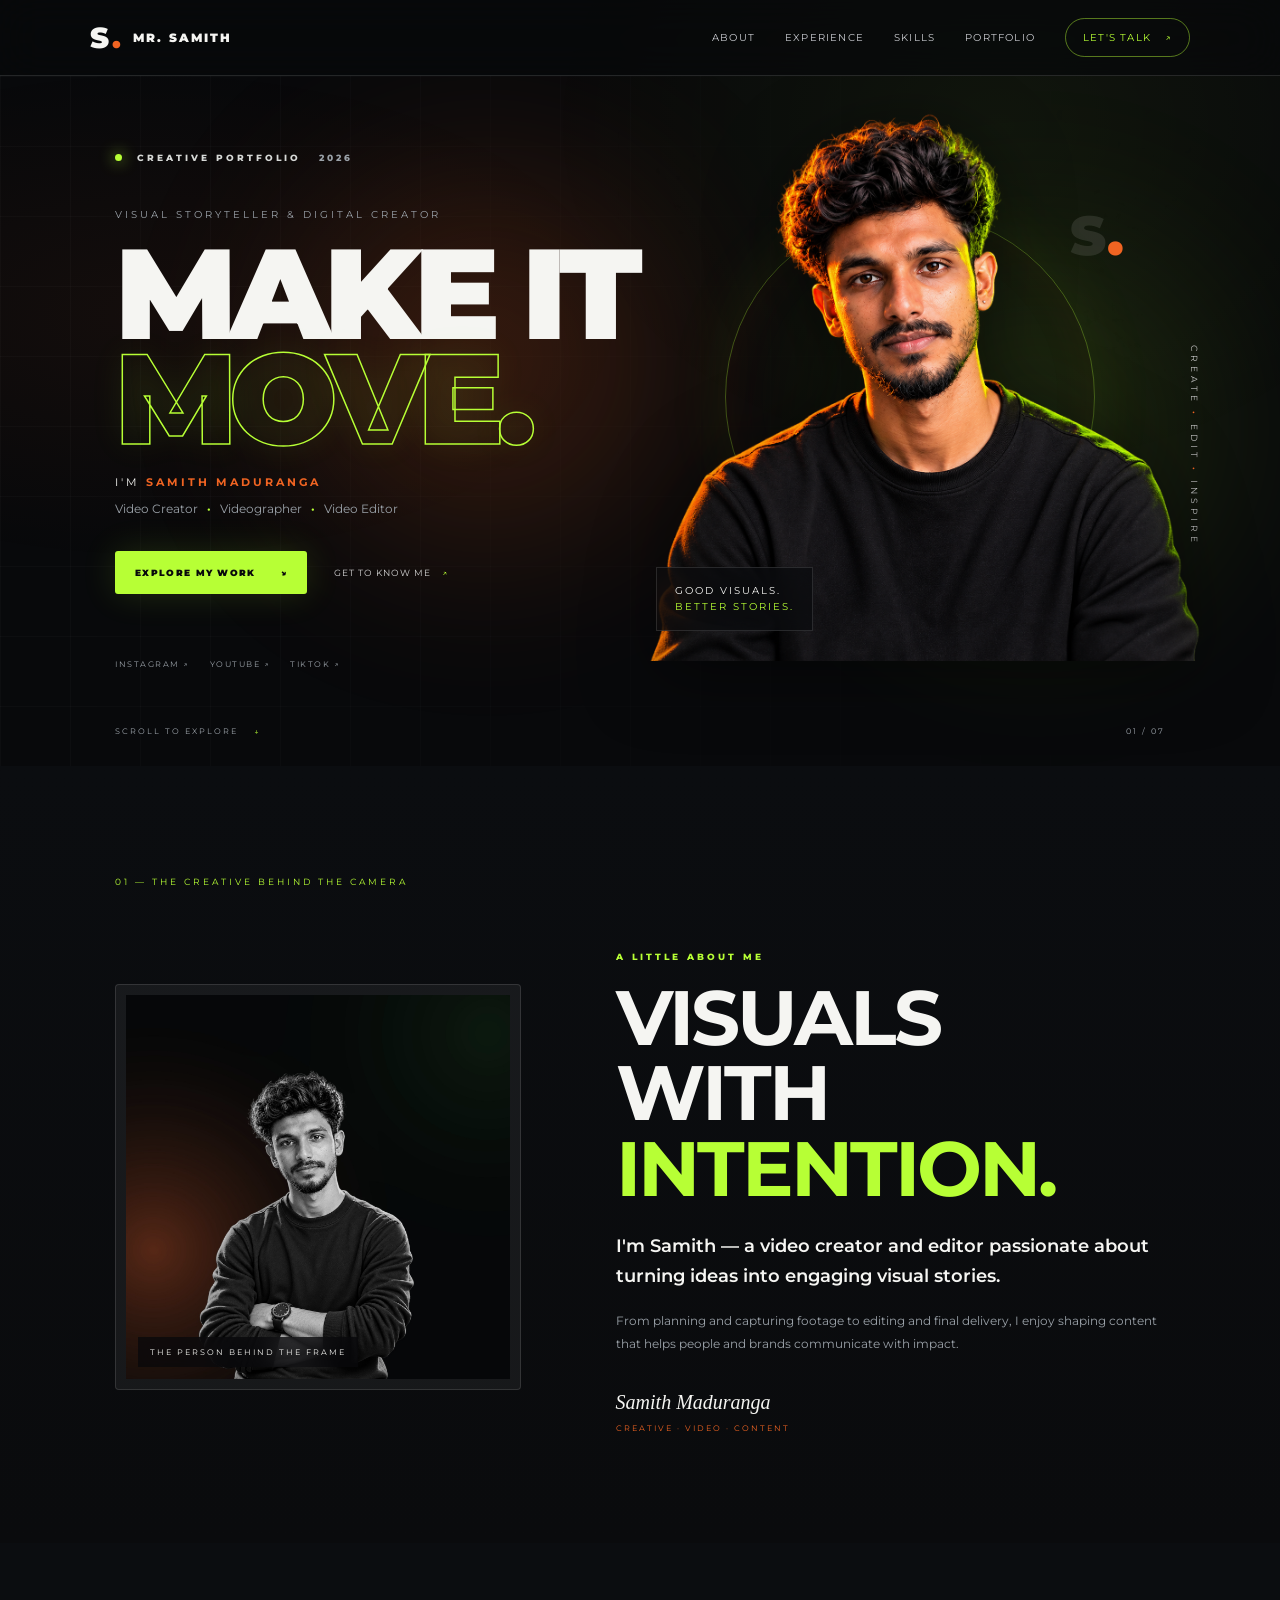
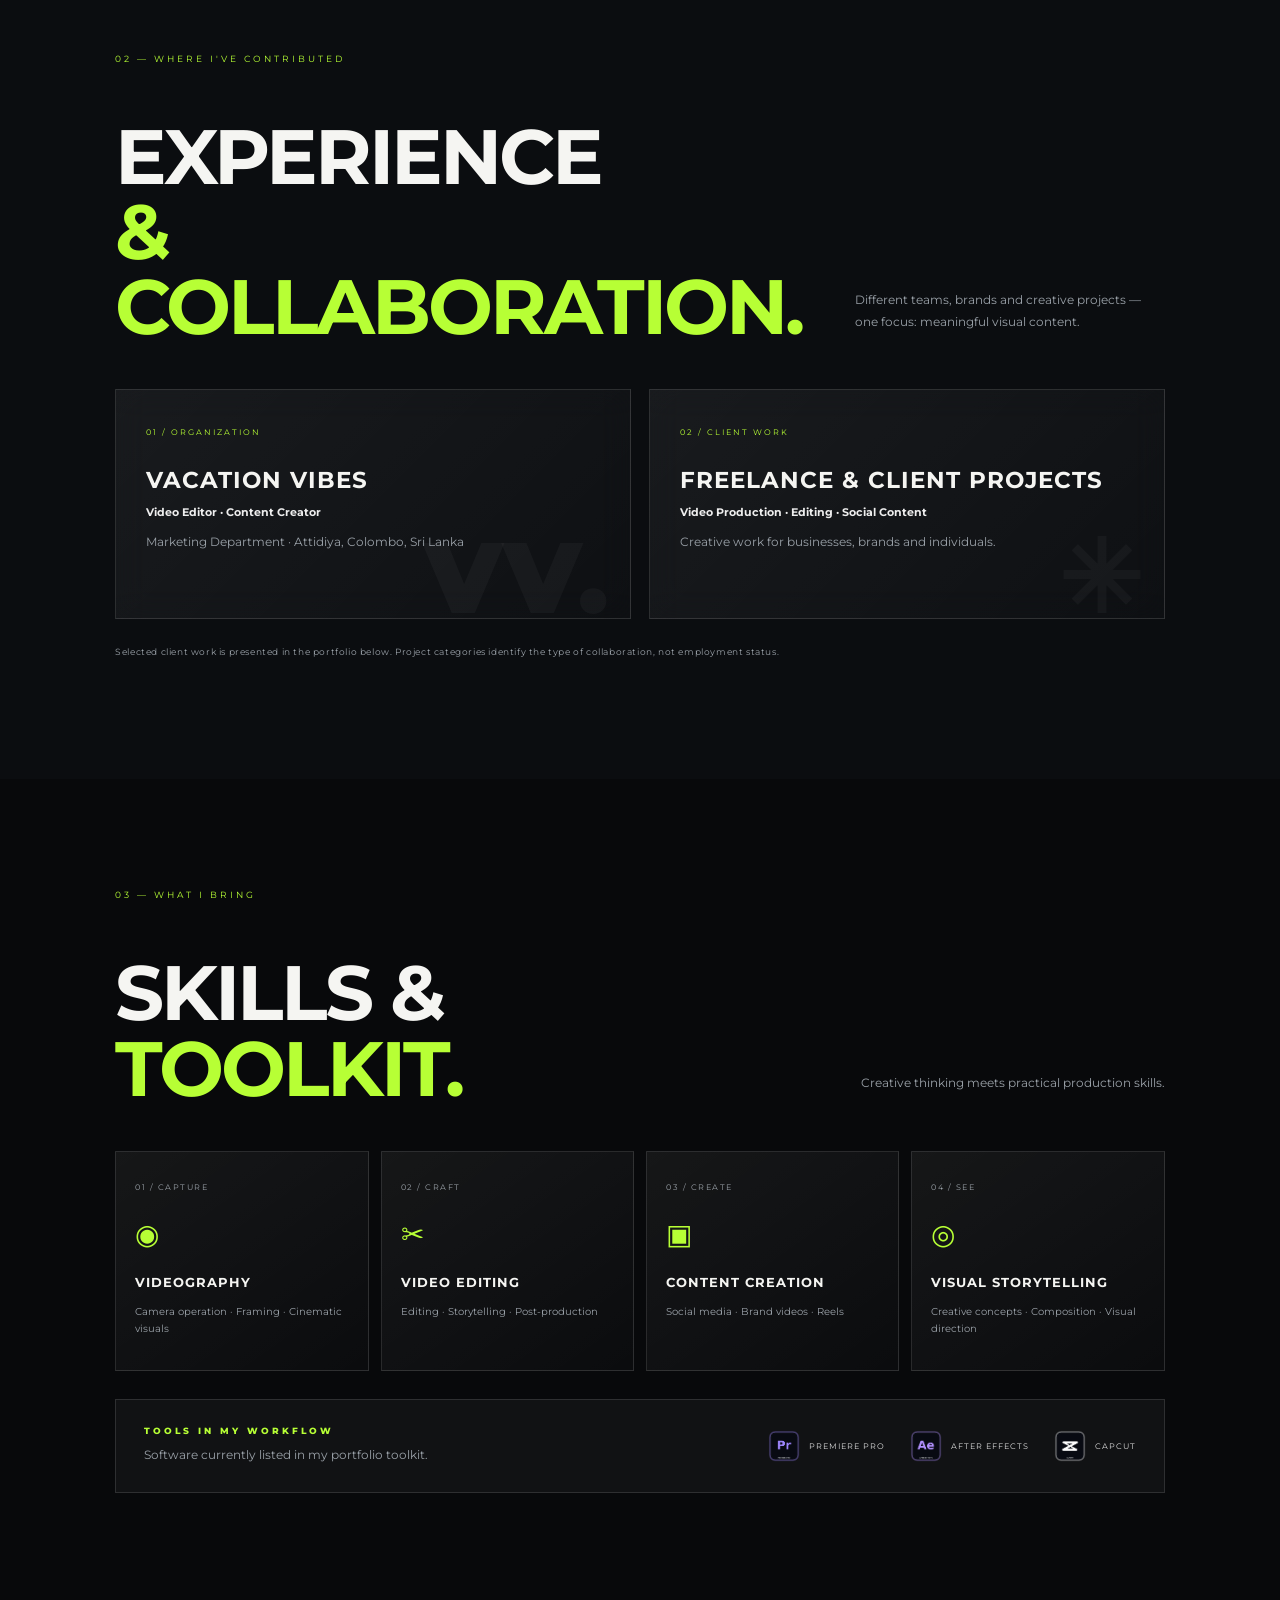
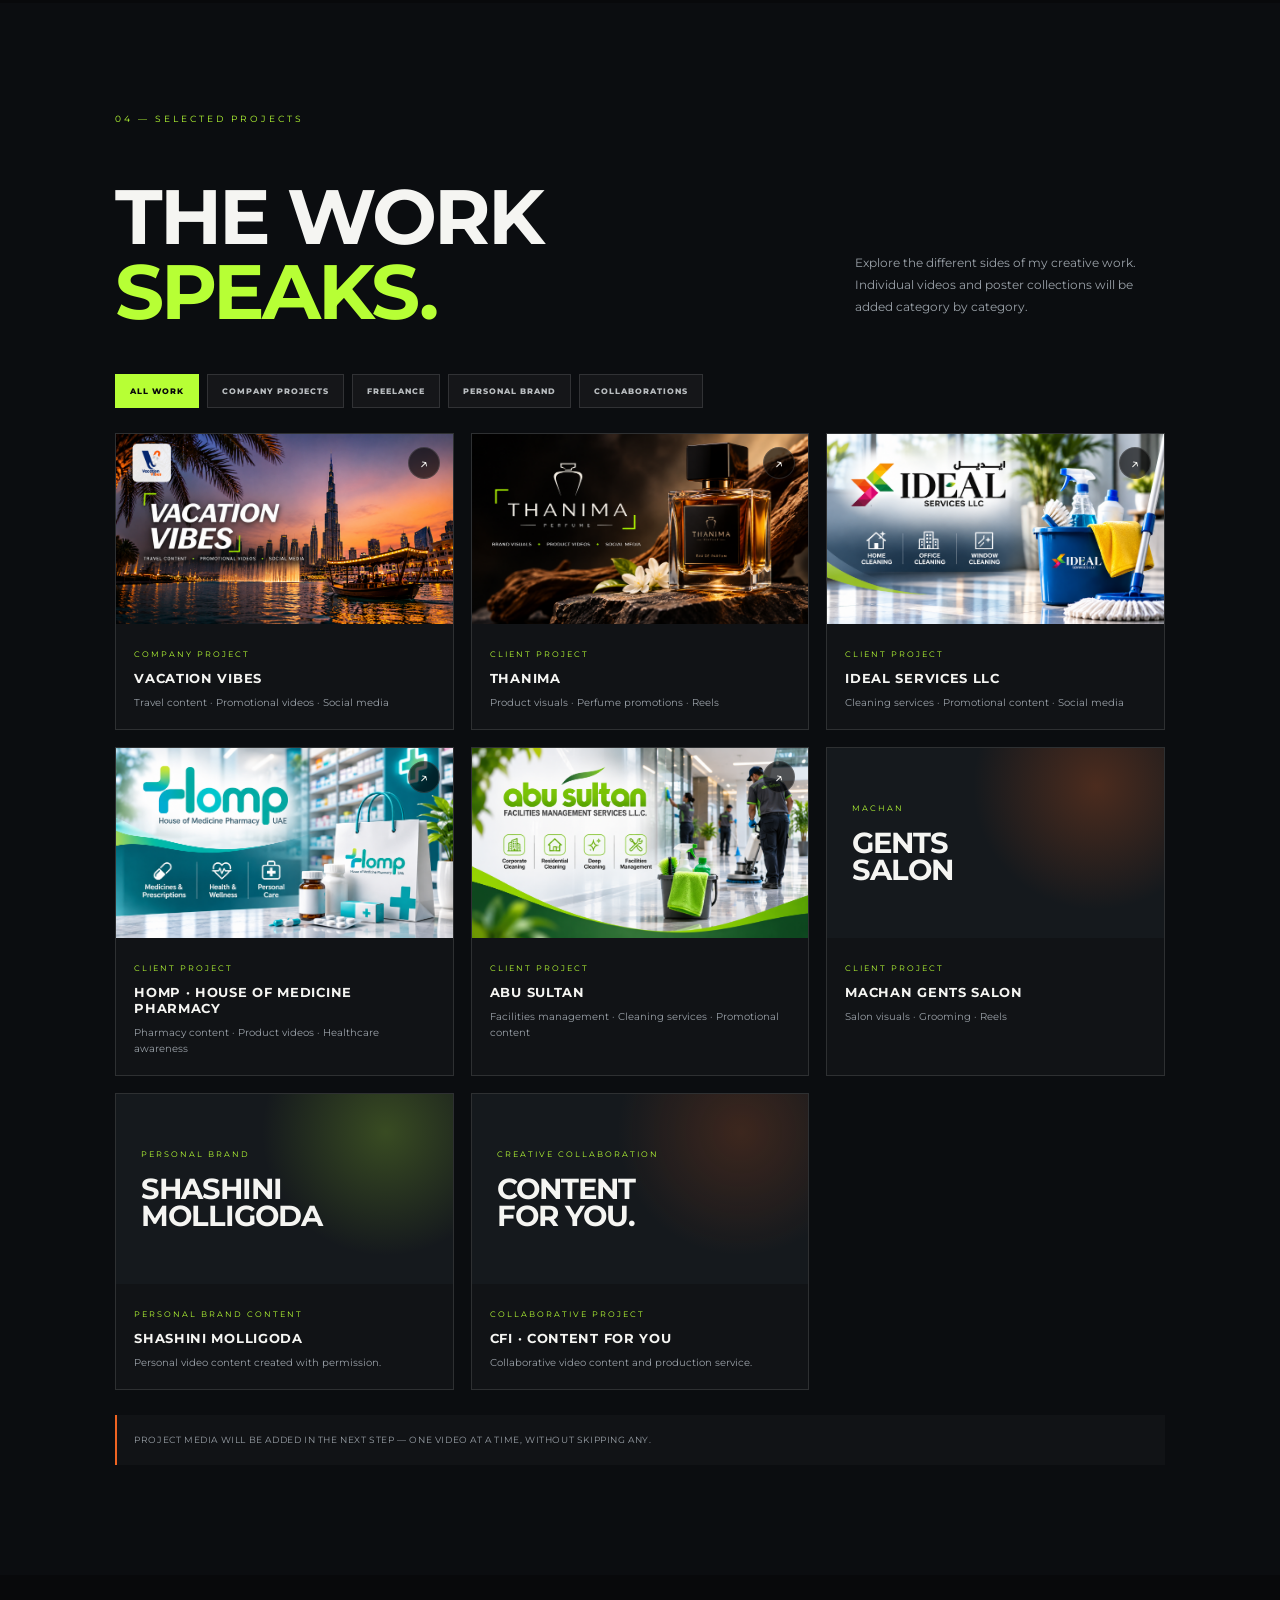
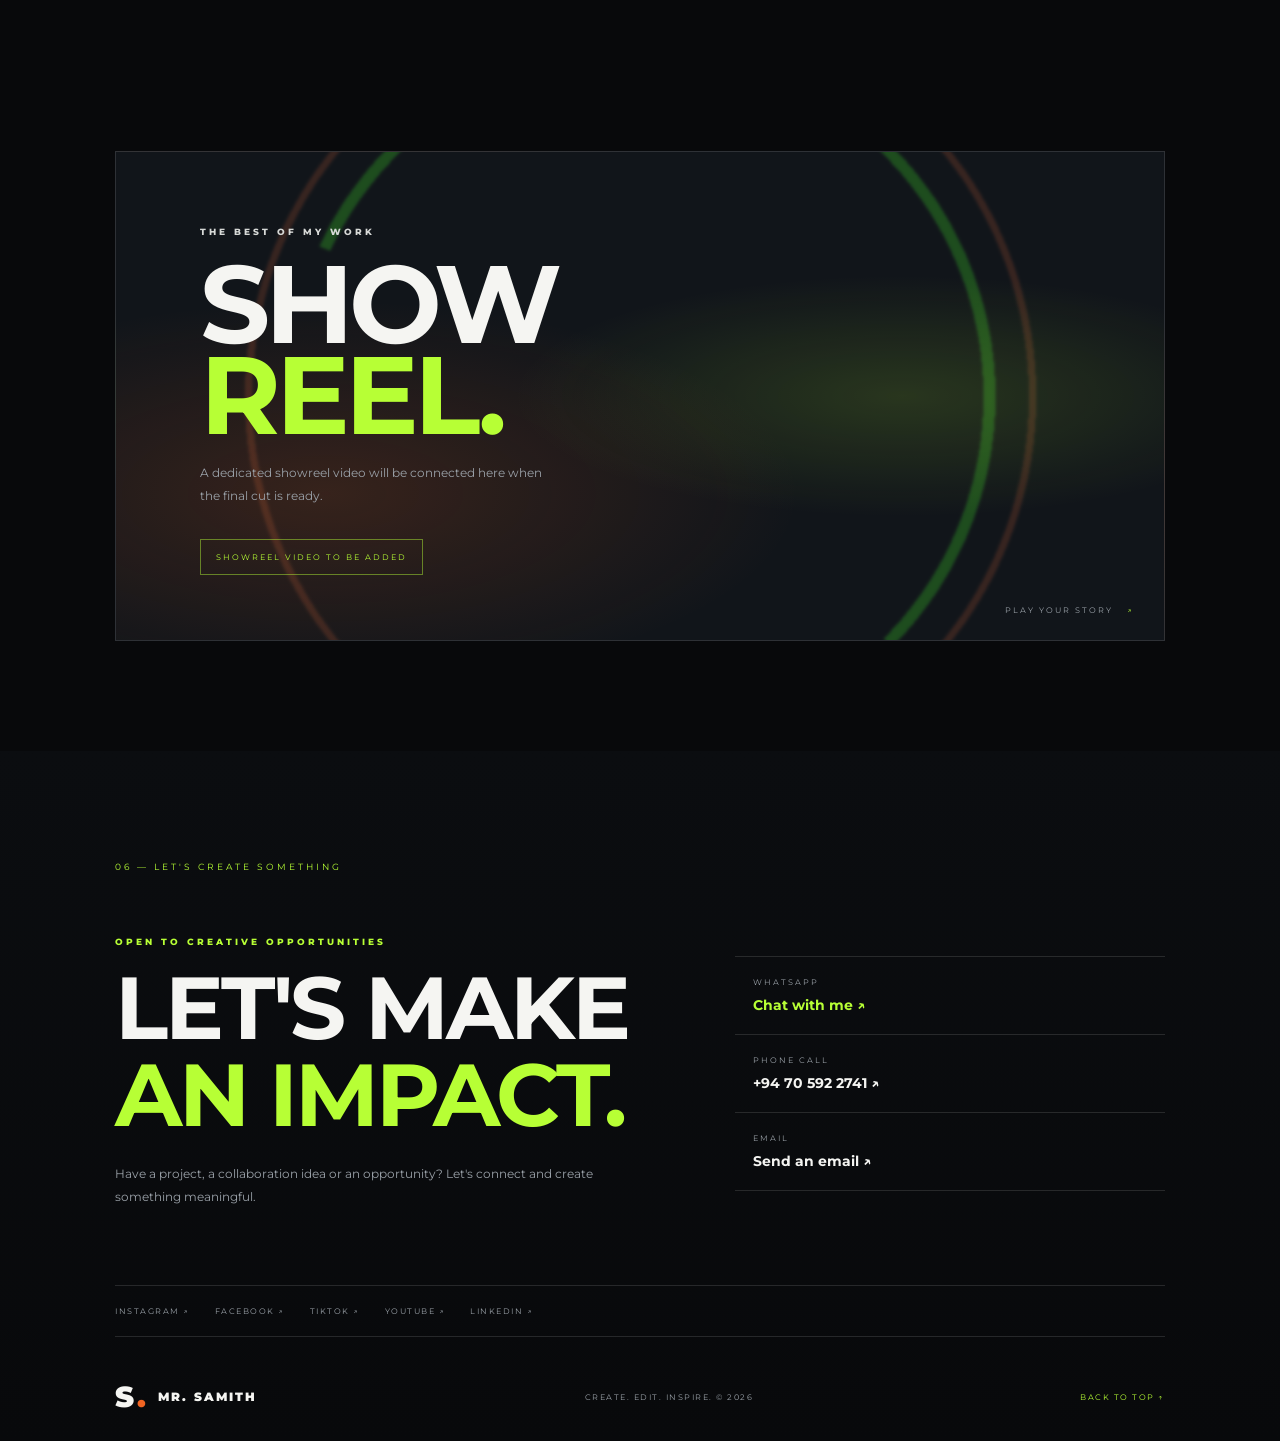
==== commit a9bbaa03: "Update index.html Abu Sultan Facilities Management Services" ====
--- a/index.html
+++ b/index.html
@@ -91,7 +91,18 @@
     <p>Pharmacy content · Product videos · Healthcare awareness</p>
   </div>
 </article>
-        <article class="project-card reveal" data-category="company"><div class="project-placeholder"><span>ABU SULTAN</span><b>CLEANING<br>COMPANY</b></div><div class="project-info"><span>CLIENT PROJECT</span><h3>ABU SULTAN</h3><p>Cleaning services · Promotional content</p></div></article>
+        
+<article class="project-card reveal" data-category="company">
+  <a class="project-image" href="#contact">
+    <img src="assets/projects/abu-sultan-project-preview.png" alt="Abu Sultan Facilities Management Services project preview">
+    <span class="project-open">↗</span>
+  </a>
+  <div class="project-info">
+    <span>CLIENT PROJECT</span>
+    <h3>ABU SULTAN</h3>
+    <p>Facilities management · Cleaning services · Promotional content</p>
+  </div>
+</article>
         <article class="project-card reveal" data-category="company"><div class="project-placeholder orange"><span>MACHAN</span><b>GENTS<br>SALON</b></div><div class="project-info"><span>CLIENT PROJECT</span><h3>MACHAN GENTS SALON</h3><p>Salon visuals · Grooming · Reels</p></div></article>
         <article class="project-card reveal" data-category="personal"><div class="project-placeholder green"><span>PERSONAL BRAND</span><b>SHASHINI<br>MOLLIGODA</b></div><div class="project-info"><span>PERSONAL BRAND CONTENT</span><h3>SHASHINI MOLLIGODA</h3><p>Personal video content created with permission.</p></div></article>
         <article class="project-card reveal" data-category="collab"><div class="project-placeholder collab"><span>CREATIVE COLLABORATION</span><b>CONTENT<br>FOR YOU.</b></div><div class="project-info"><span>COLLABORATIVE PROJECT</span><h3>CFI · CONTENT FOR YOU</h3><p>Collaborative video content and production service.</p></div></article>
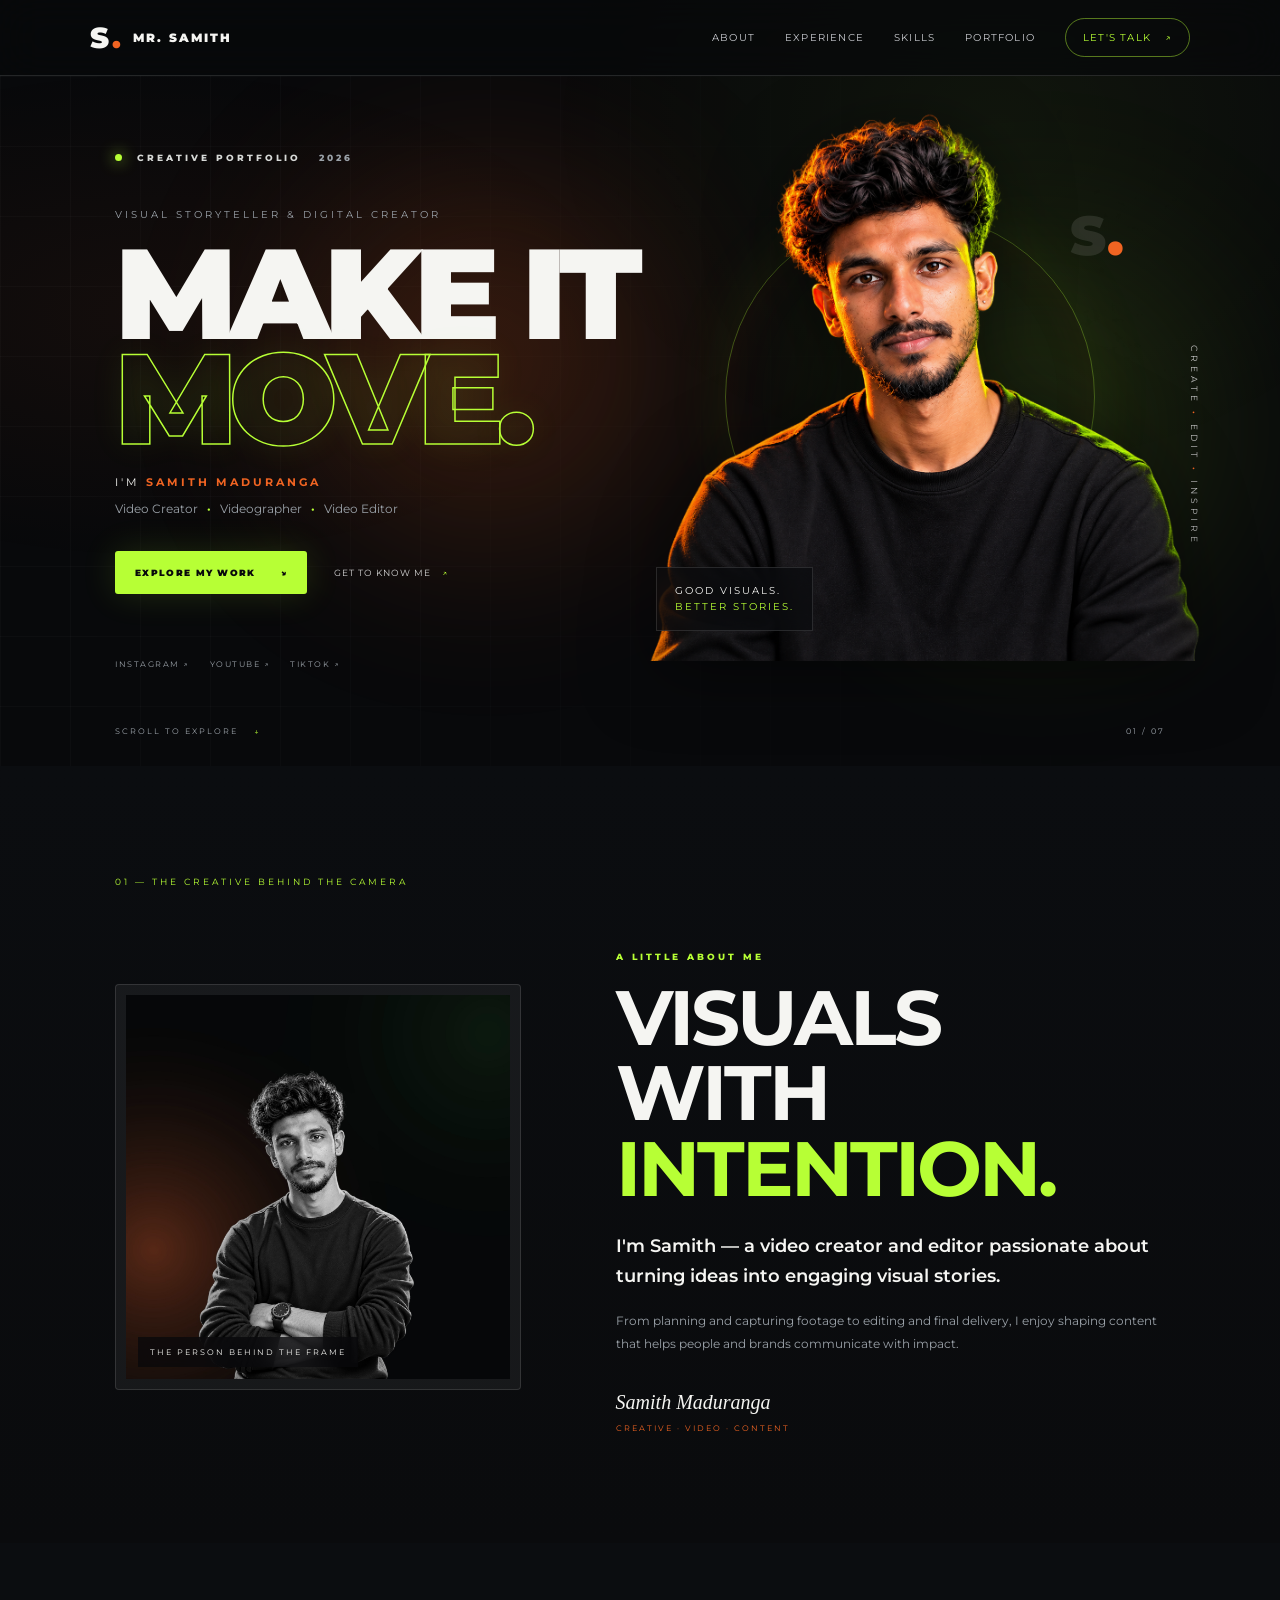
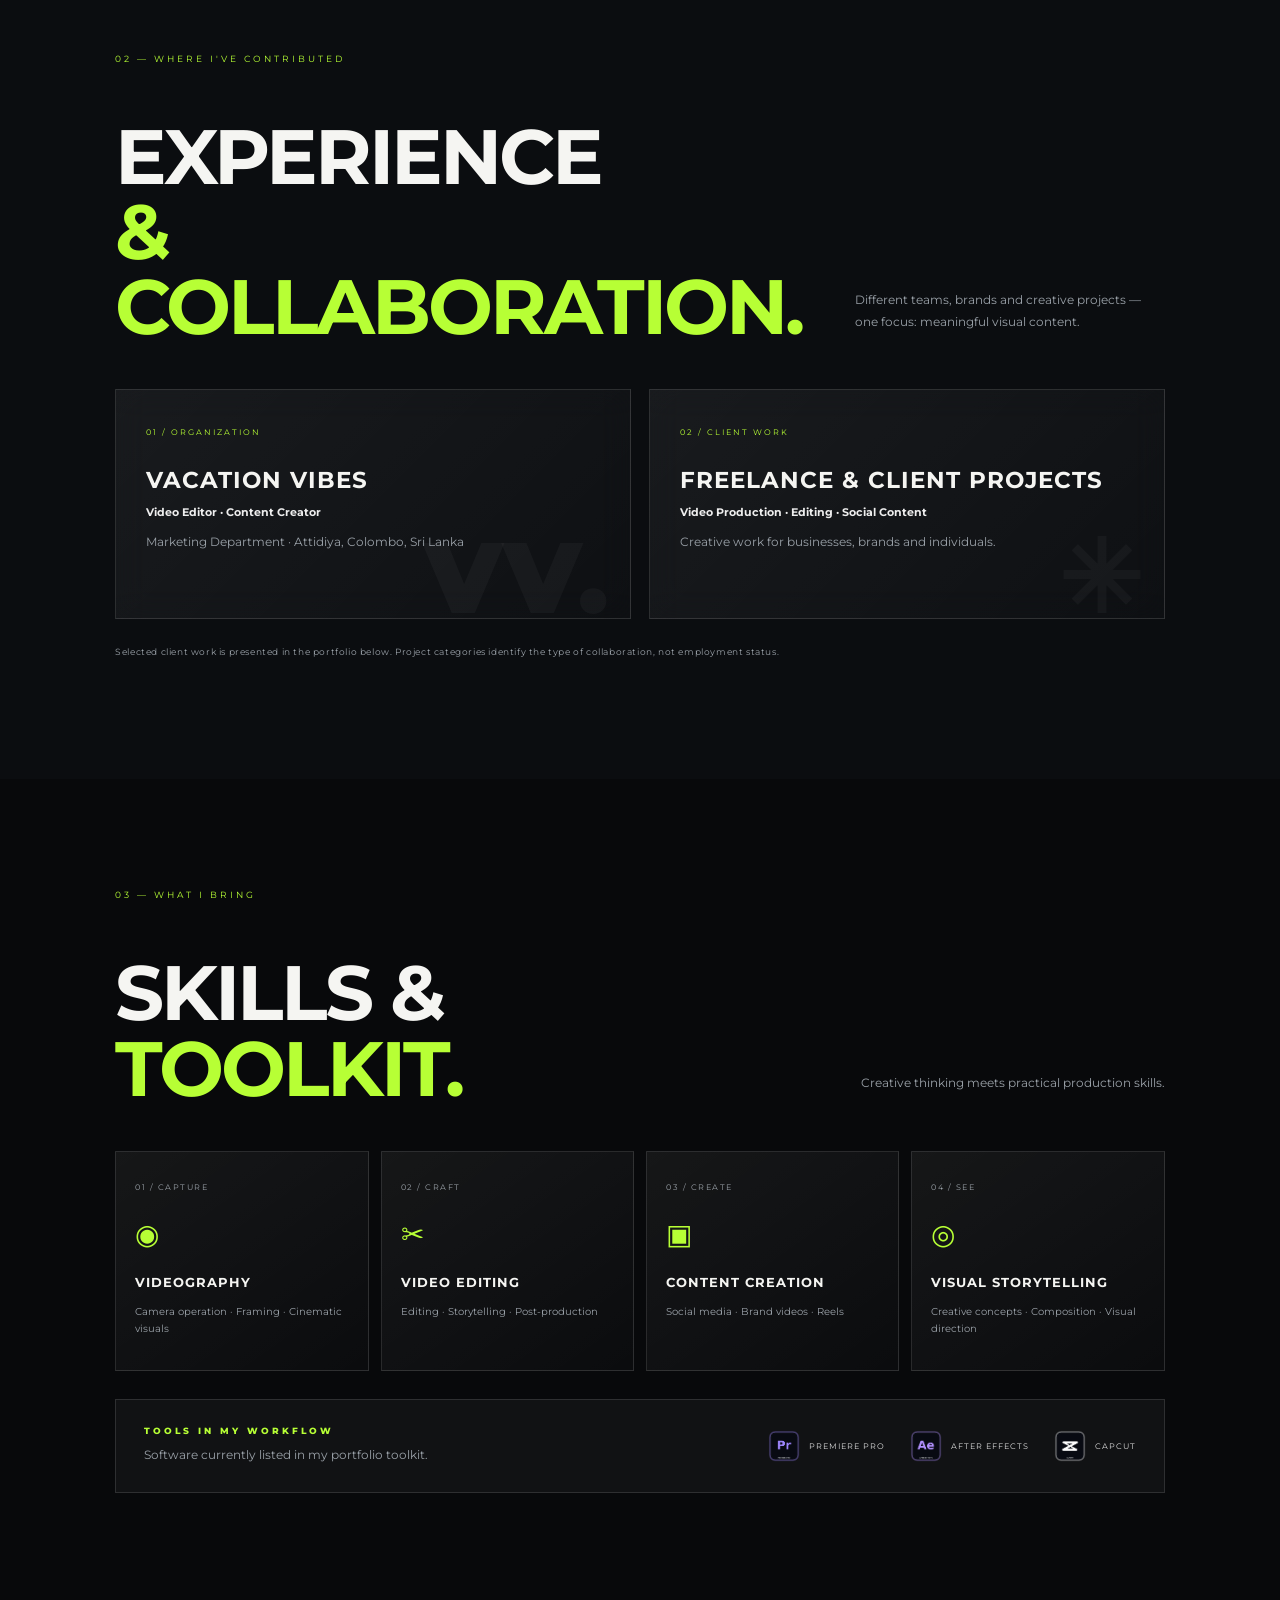
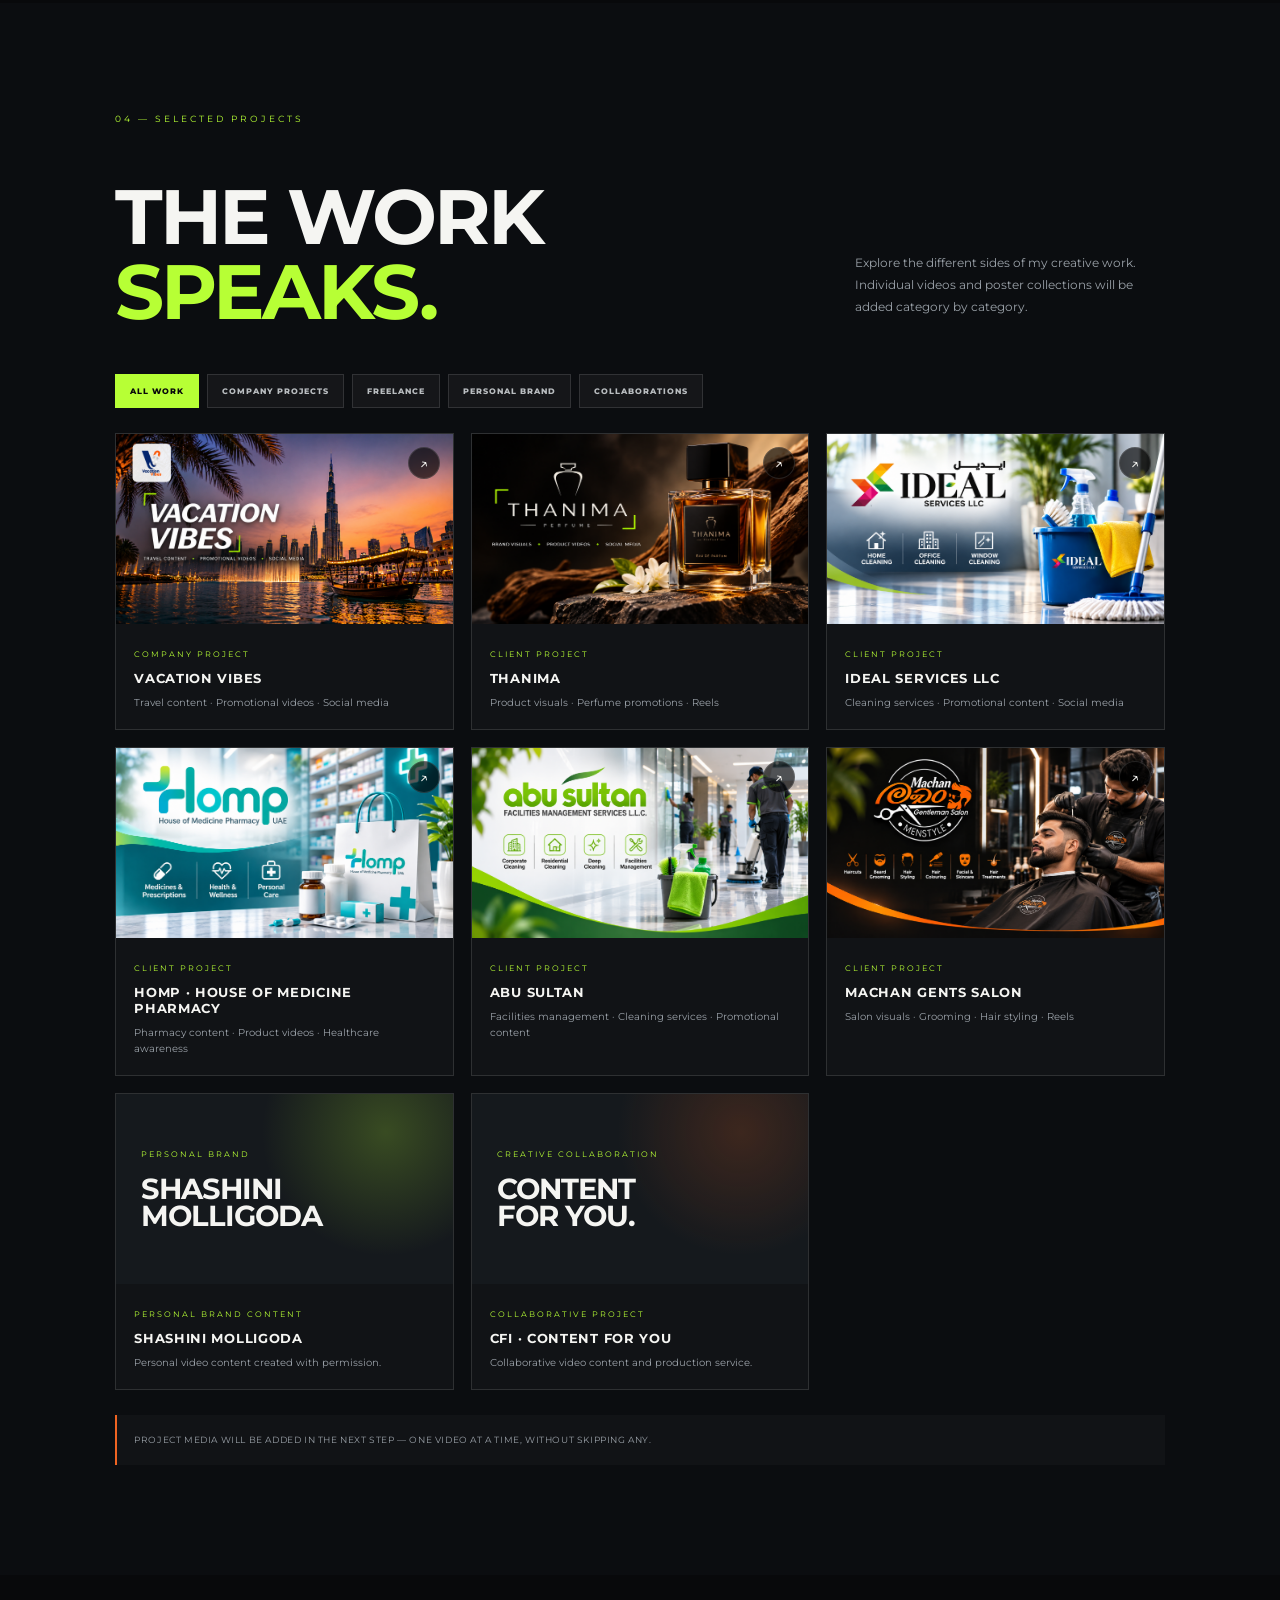
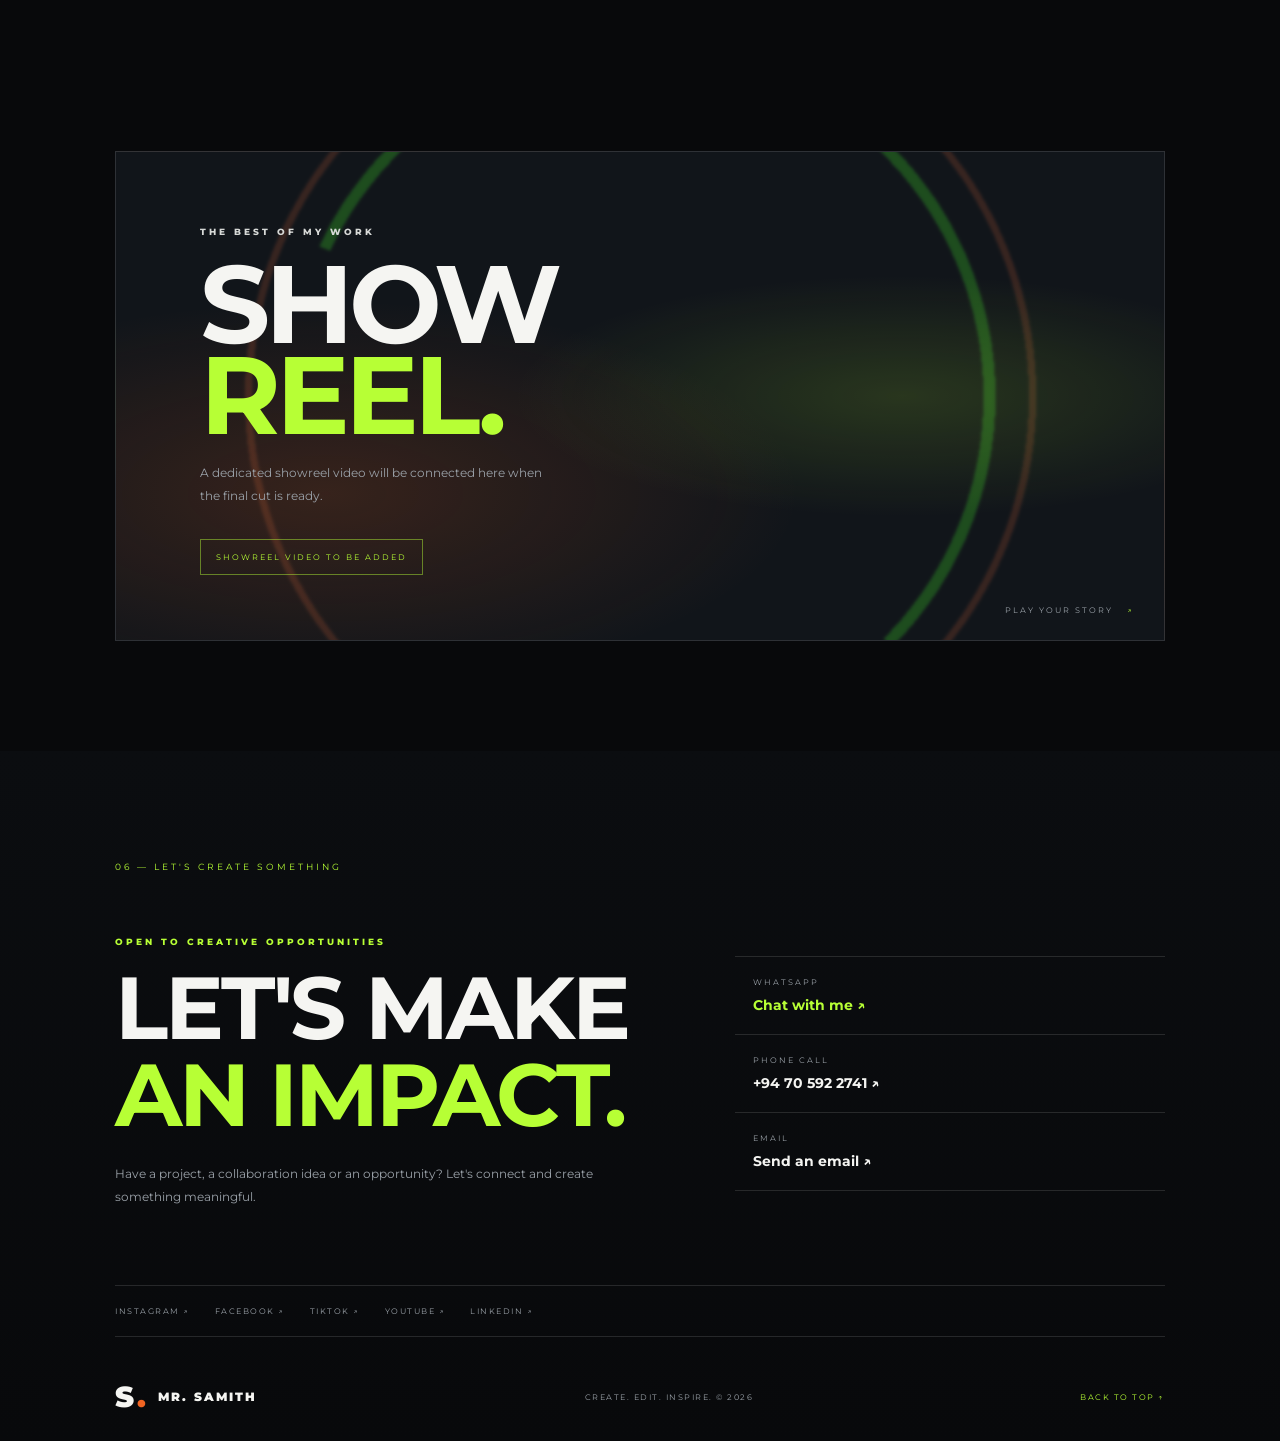
==== commit a1dd7288: "Update index.html MACHAN GENTS SALON" ====
--- a/index.html
+++ b/index.html
@@ -103,7 +103,18 @@
     <p>Facilities management · Cleaning services · Promotional content</p>
   </div>
 </article>
-        <article class="project-card reveal" data-category="company"><div class="project-placeholder orange"><span>MACHAN</span><b>GENTS<br>SALON</b></div><div class="project-info"><span>CLIENT PROJECT</span><h3>MACHAN GENTS SALON</h3><p>Salon visuals · Grooming · Reels</p></div></article>
+        
+<article class="project-card reveal" data-category="company">
+  <a class="project-image" href="#contact">
+    <img src="assets/projects/machan-project-preview.png" alt="Machan Gents Salon project preview">
+    <span class="project-open">↗</span>
+  </a>
+  <div class="project-info">
+    <span>CLIENT PROJECT</span>
+    <h3>MACHAN GENTS SALON</h3>
+    <p>Salon visuals · Grooming · Hair styling · Reels</p>
+  </div>
+</article>
         <article class="project-card reveal" data-category="personal"><div class="project-placeholder green"><span>PERSONAL BRAND</span><b>SHASHINI<br>MOLLIGODA</b></div><div class="project-info"><span>PERSONAL BRAND CONTENT</span><h3>SHASHINI MOLLIGODA</h3><p>Personal video content created with permission.</p></div></article>
         <article class="project-card reveal" data-category="collab"><div class="project-placeholder collab"><span>CREATIVE COLLABORATION</span><b>CONTENT<br>FOR YOU.</b></div><div class="project-info"><span>COLLABORATIVE PROJECT</span><h3>CFI · CONTENT FOR YOU</h3><p>Collaborative video content and production service.</p></div></article>
       </div>
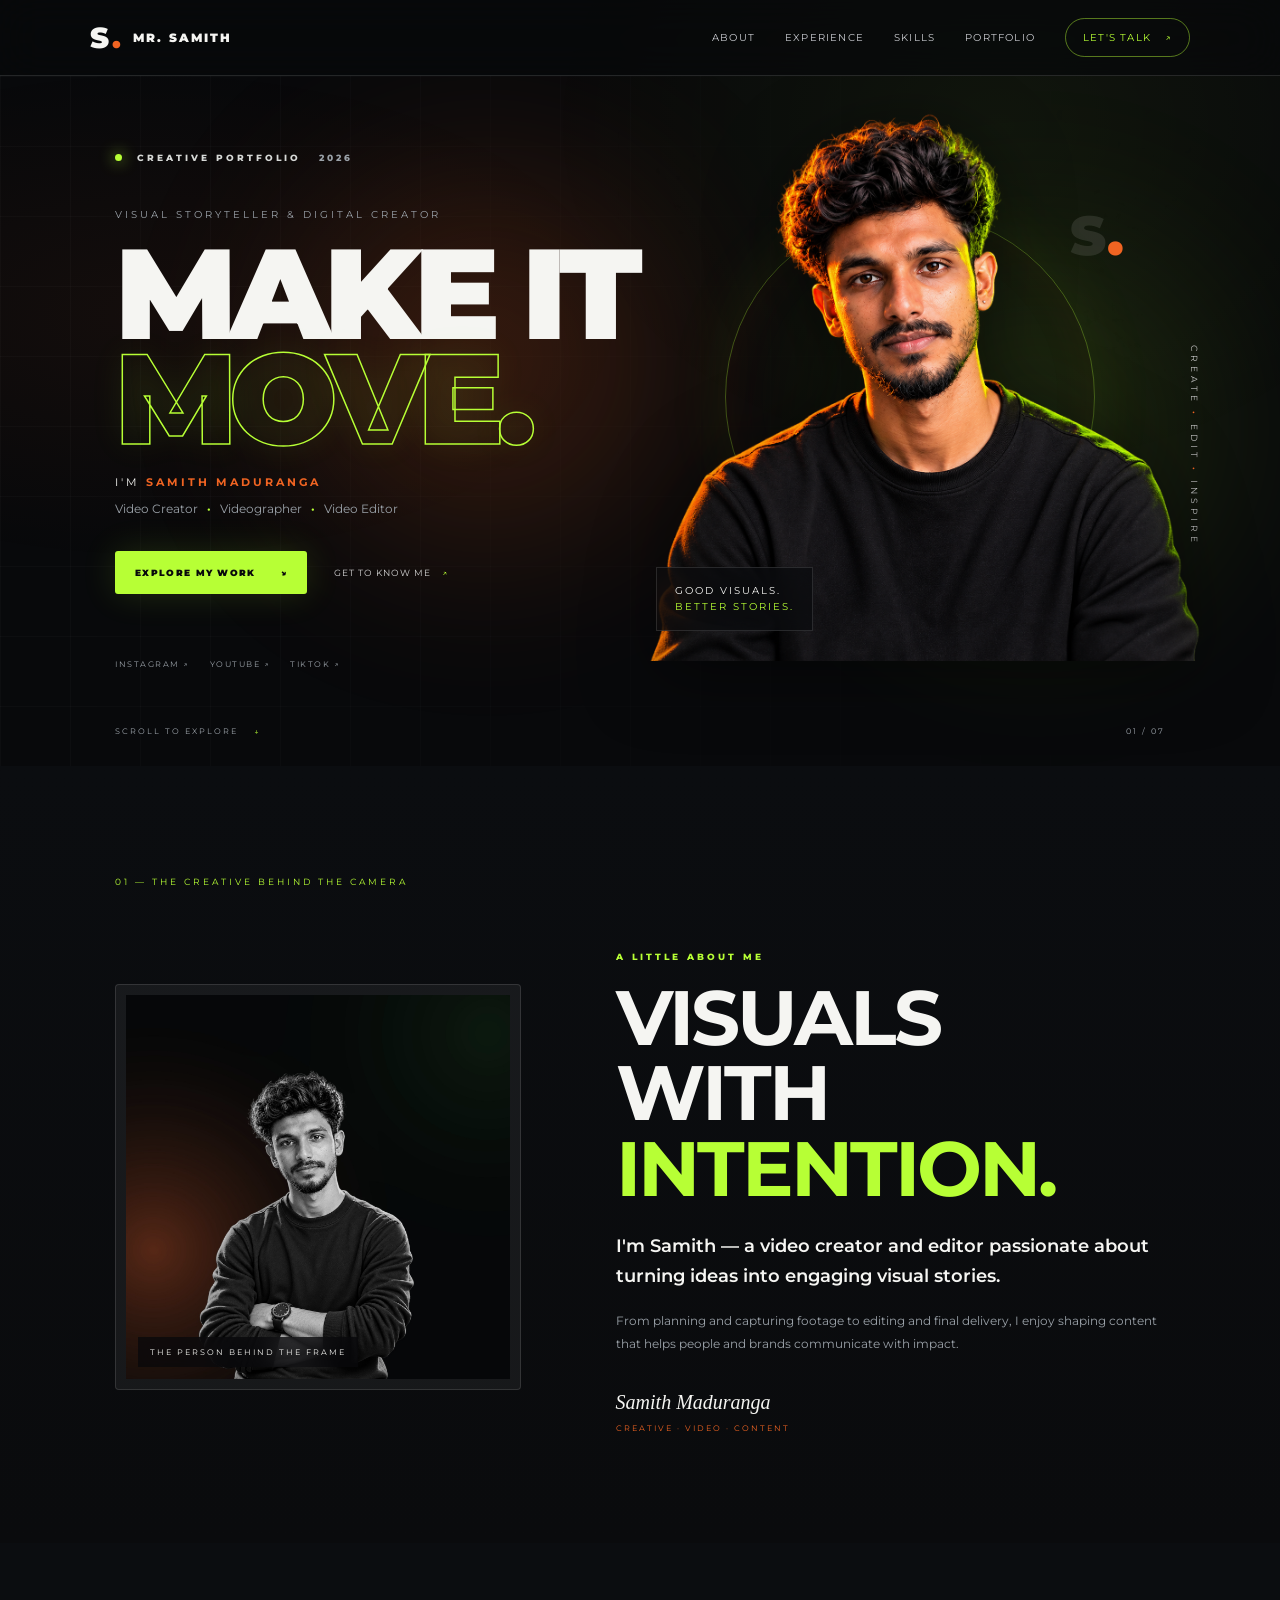
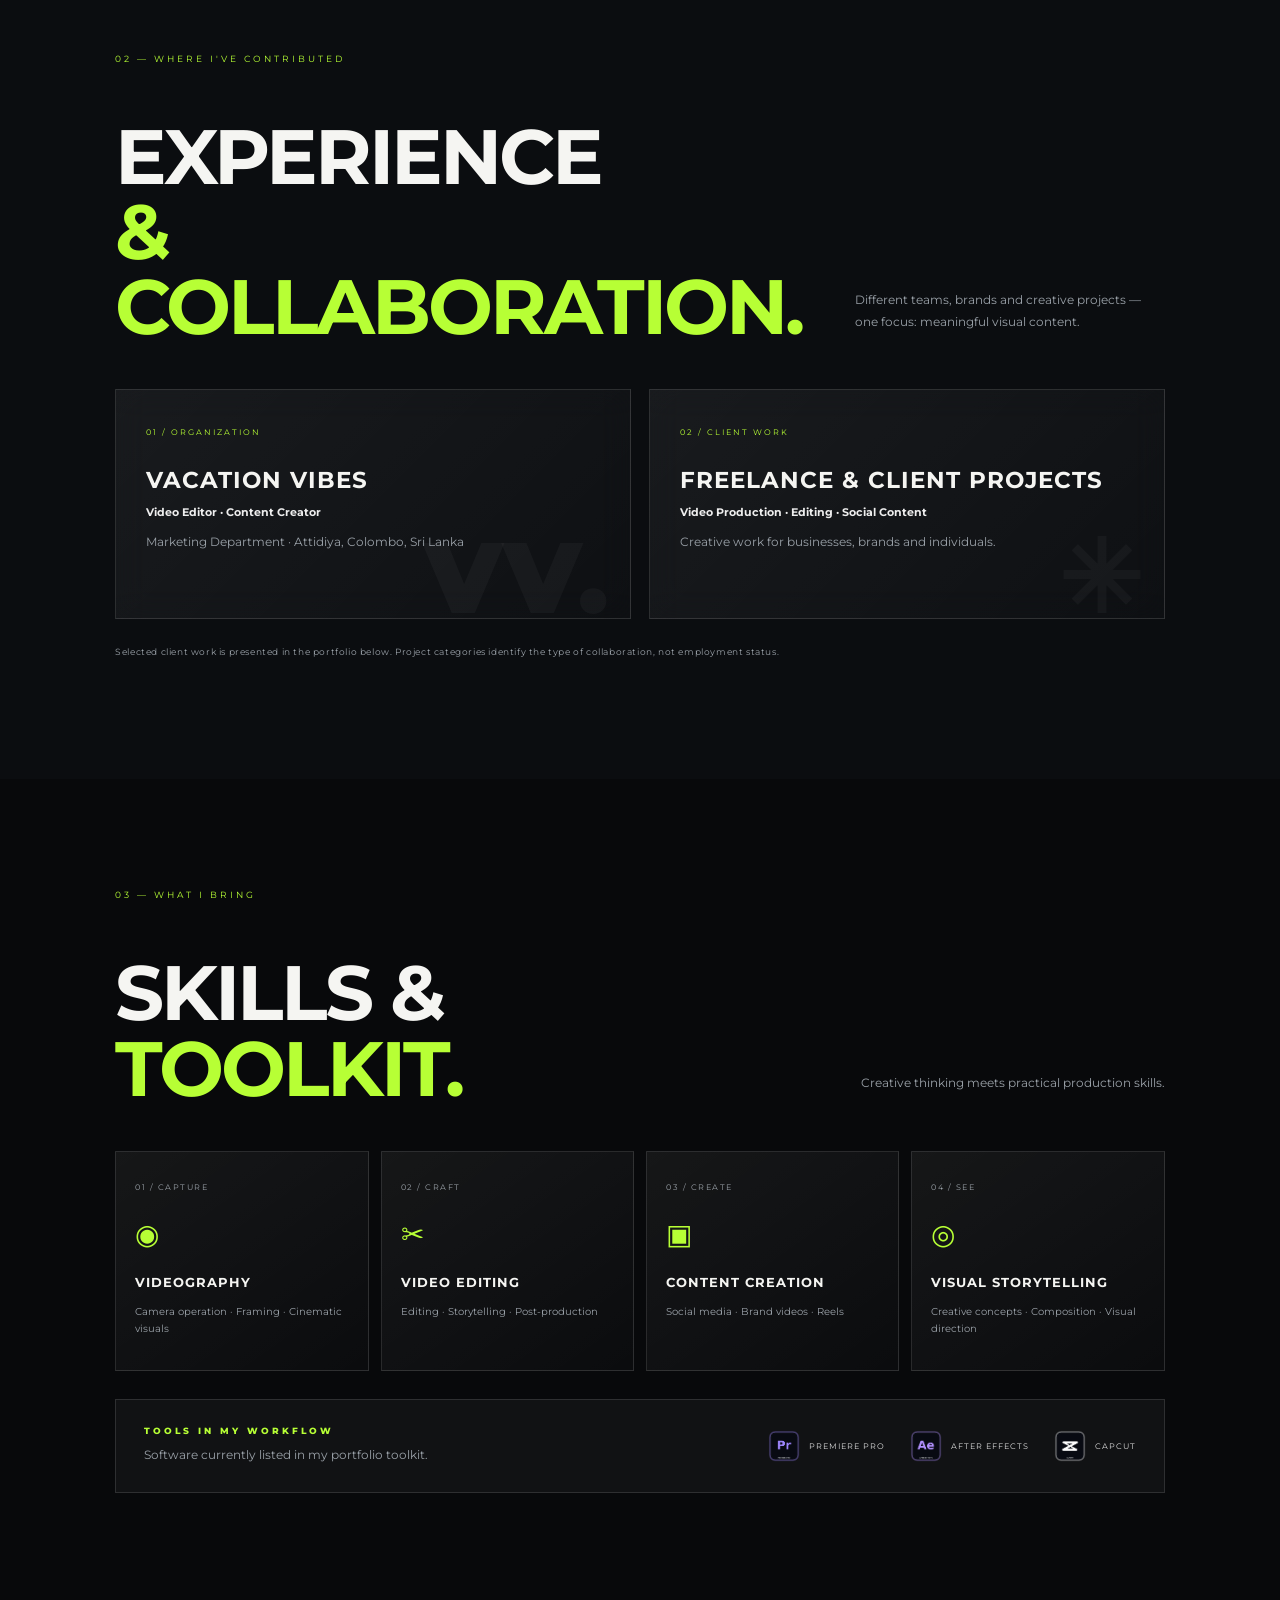
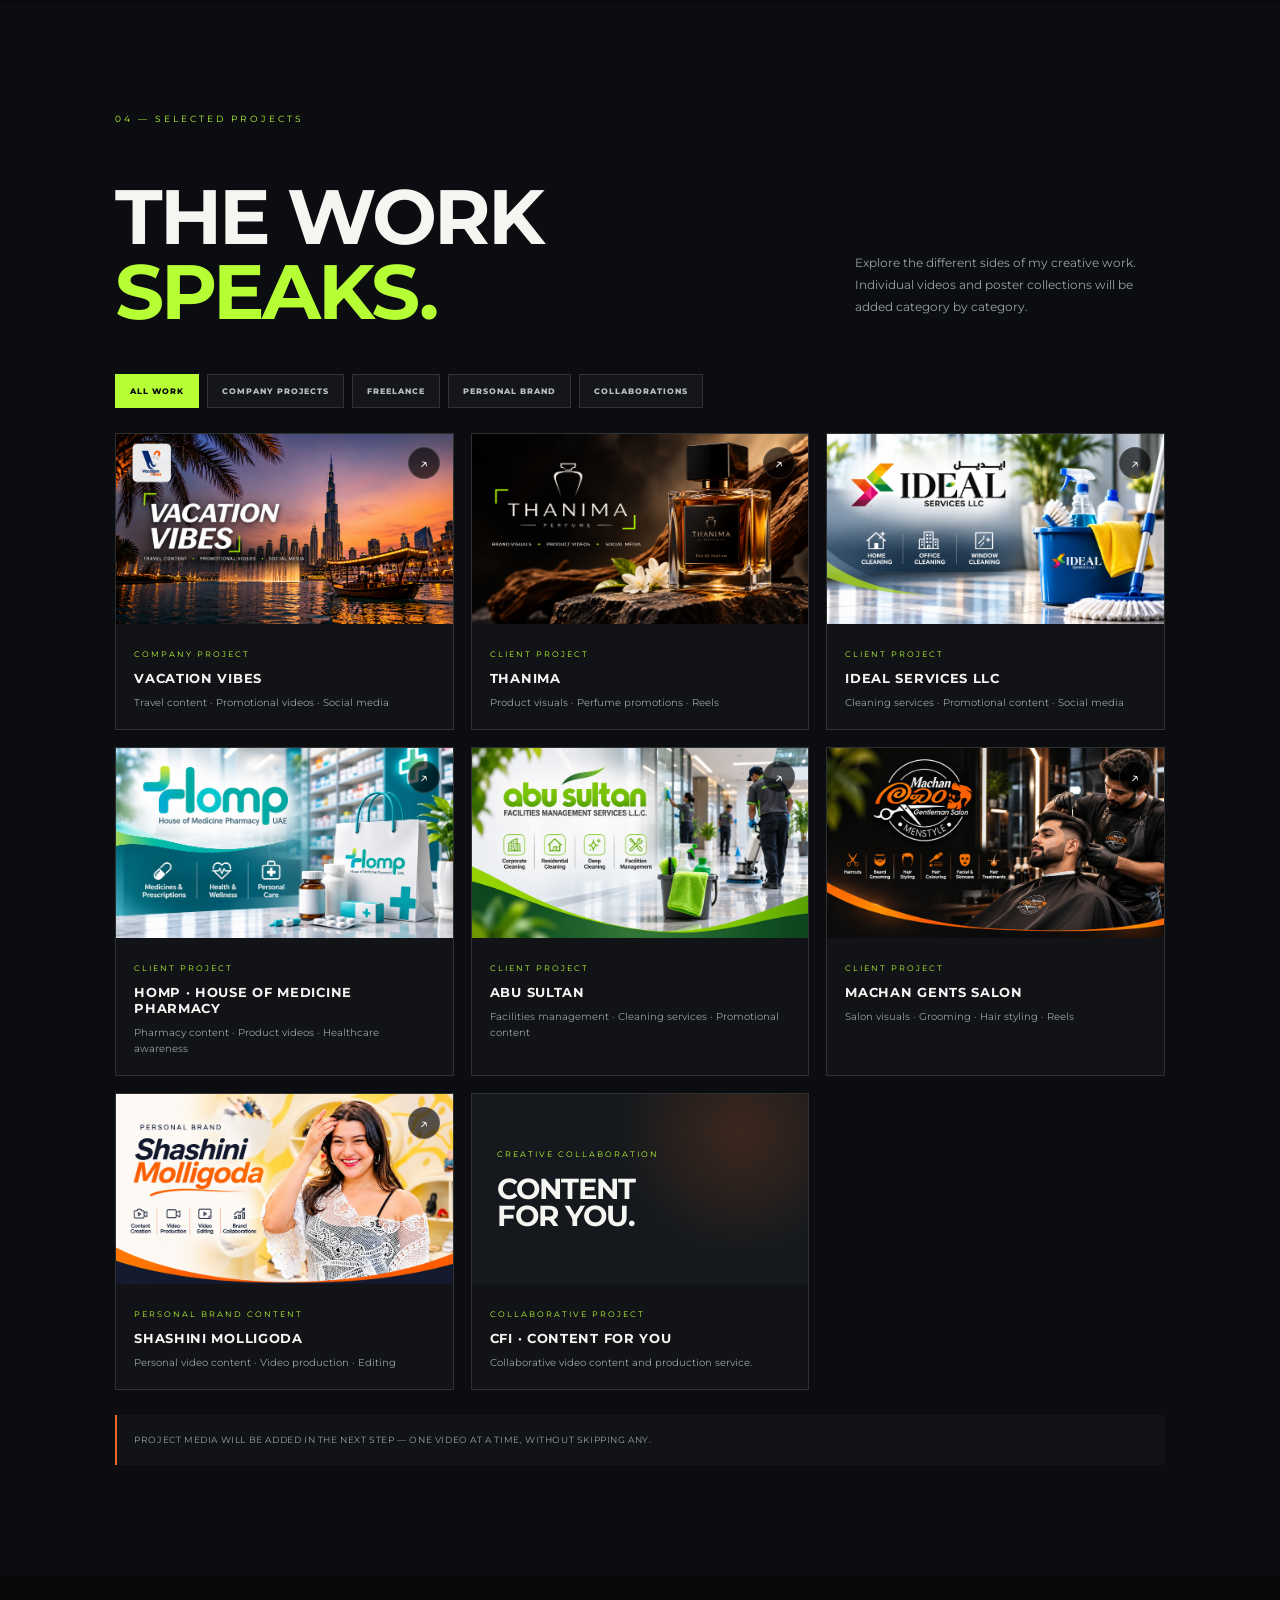
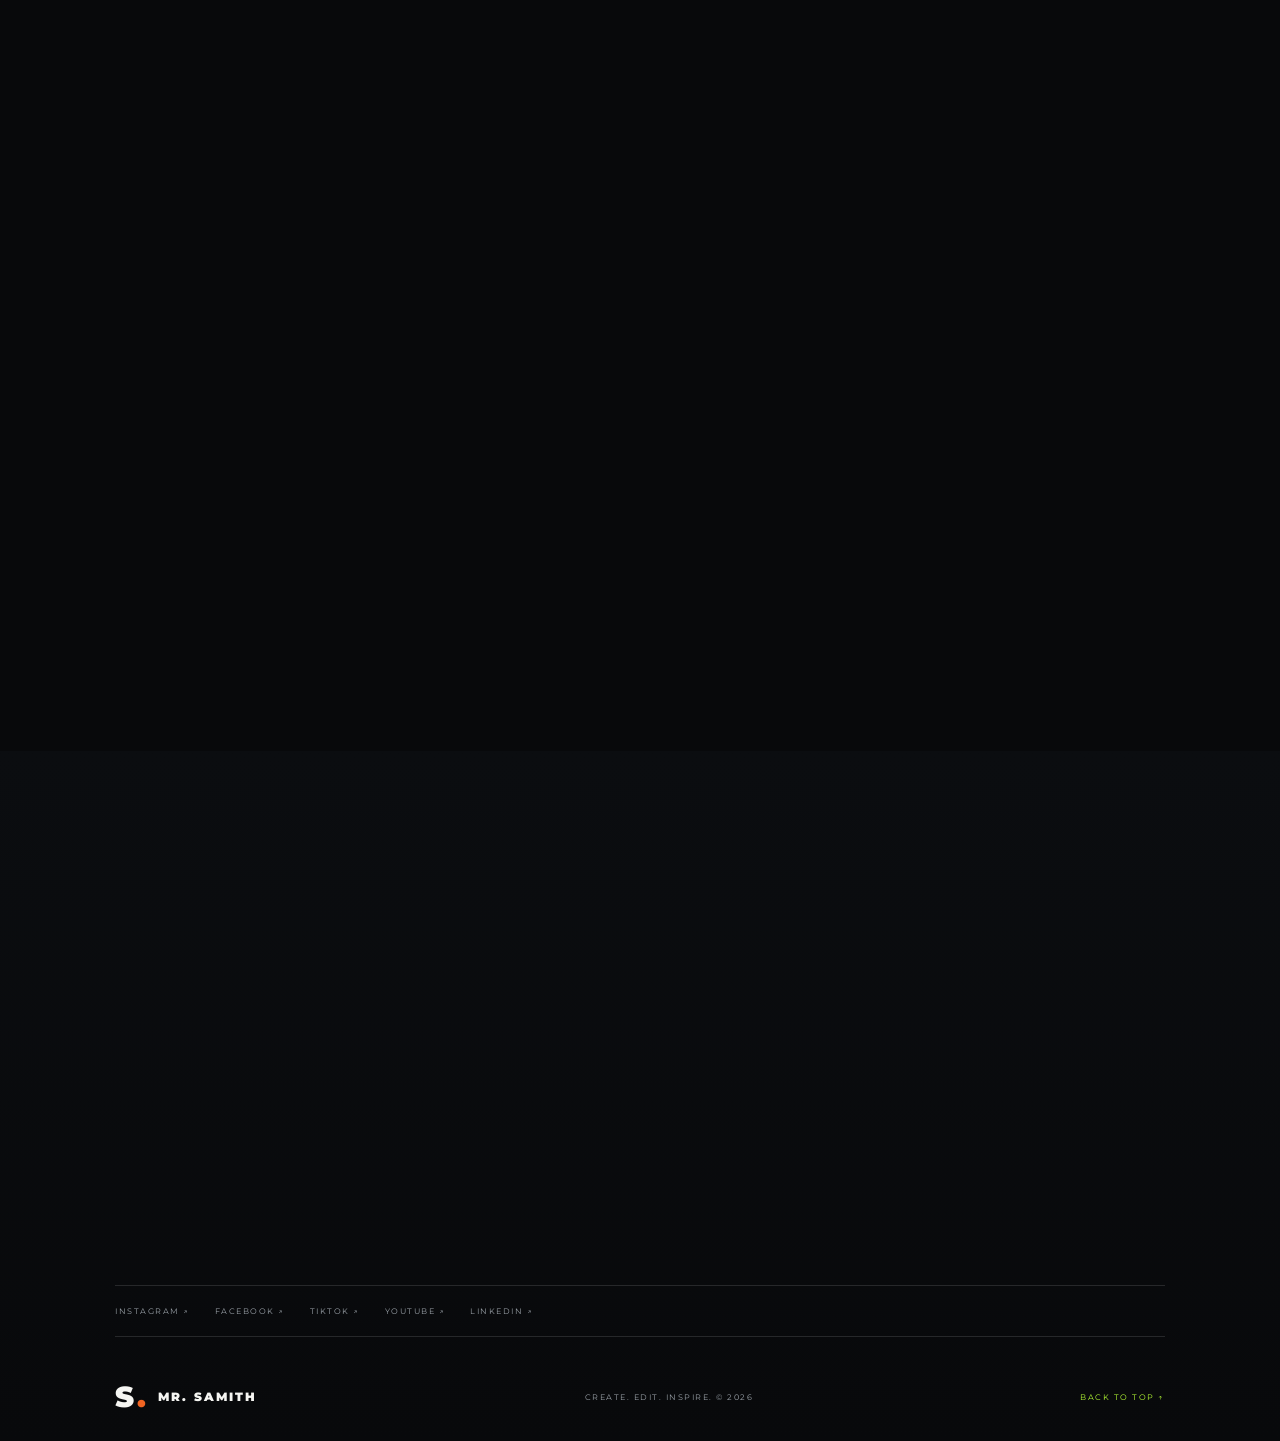
==== commit b8dc2fff: "Update index.html SHASHINI MOLLIGODA" ====
--- a/index.html
+++ b/index.html
@@ -115,7 +115,18 @@
     <p>Salon visuals · Grooming · Hair styling · Reels</p>
   </div>
 </article>
-        <article class="project-card reveal" data-category="personal"><div class="project-placeholder green"><span>PERSONAL BRAND</span><b>SHASHINI<br>MOLLIGODA</b></div><div class="project-info"><span>PERSONAL BRAND CONTENT</span><h3>SHASHINI MOLLIGODA</h3><p>Personal video content created with permission.</p></div></article>
+        
+<article class="project-card reveal" data-category="personal">
+  <a class="project-image" href="#contact">
+    <img src="assets/projects/shashini-project-preview.png" alt="Shashini Molligoda personal brand project preview">
+    <span class="project-open">↗</span>
+  </a>
+  <div class="project-info">
+    <span>PERSONAL BRAND CONTENT</span>
+    <h3>SHASHINI MOLLIGODA</h3>
+    <p>Personal video content · Video production · Editing</p>
+  </div>
+</article>
         <article class="project-card reveal" data-category="collab"><div class="project-placeholder collab"><span>CREATIVE COLLABORATION</span><b>CONTENT<br>FOR YOU.</b></div><div class="project-info"><span>COLLABORATIVE PROJECT</span><h3>CFI · CONTENT FOR YOU</h3><p>Collaborative video content and production service.</p></div></article>
       </div>
       <div class="portfolio-footnote">PROJECT MEDIA WILL BE ADDED IN THE NEXT STEP — ONE VIDEO AT A TIME, WITHOUT SKIPPING ANY.</div>
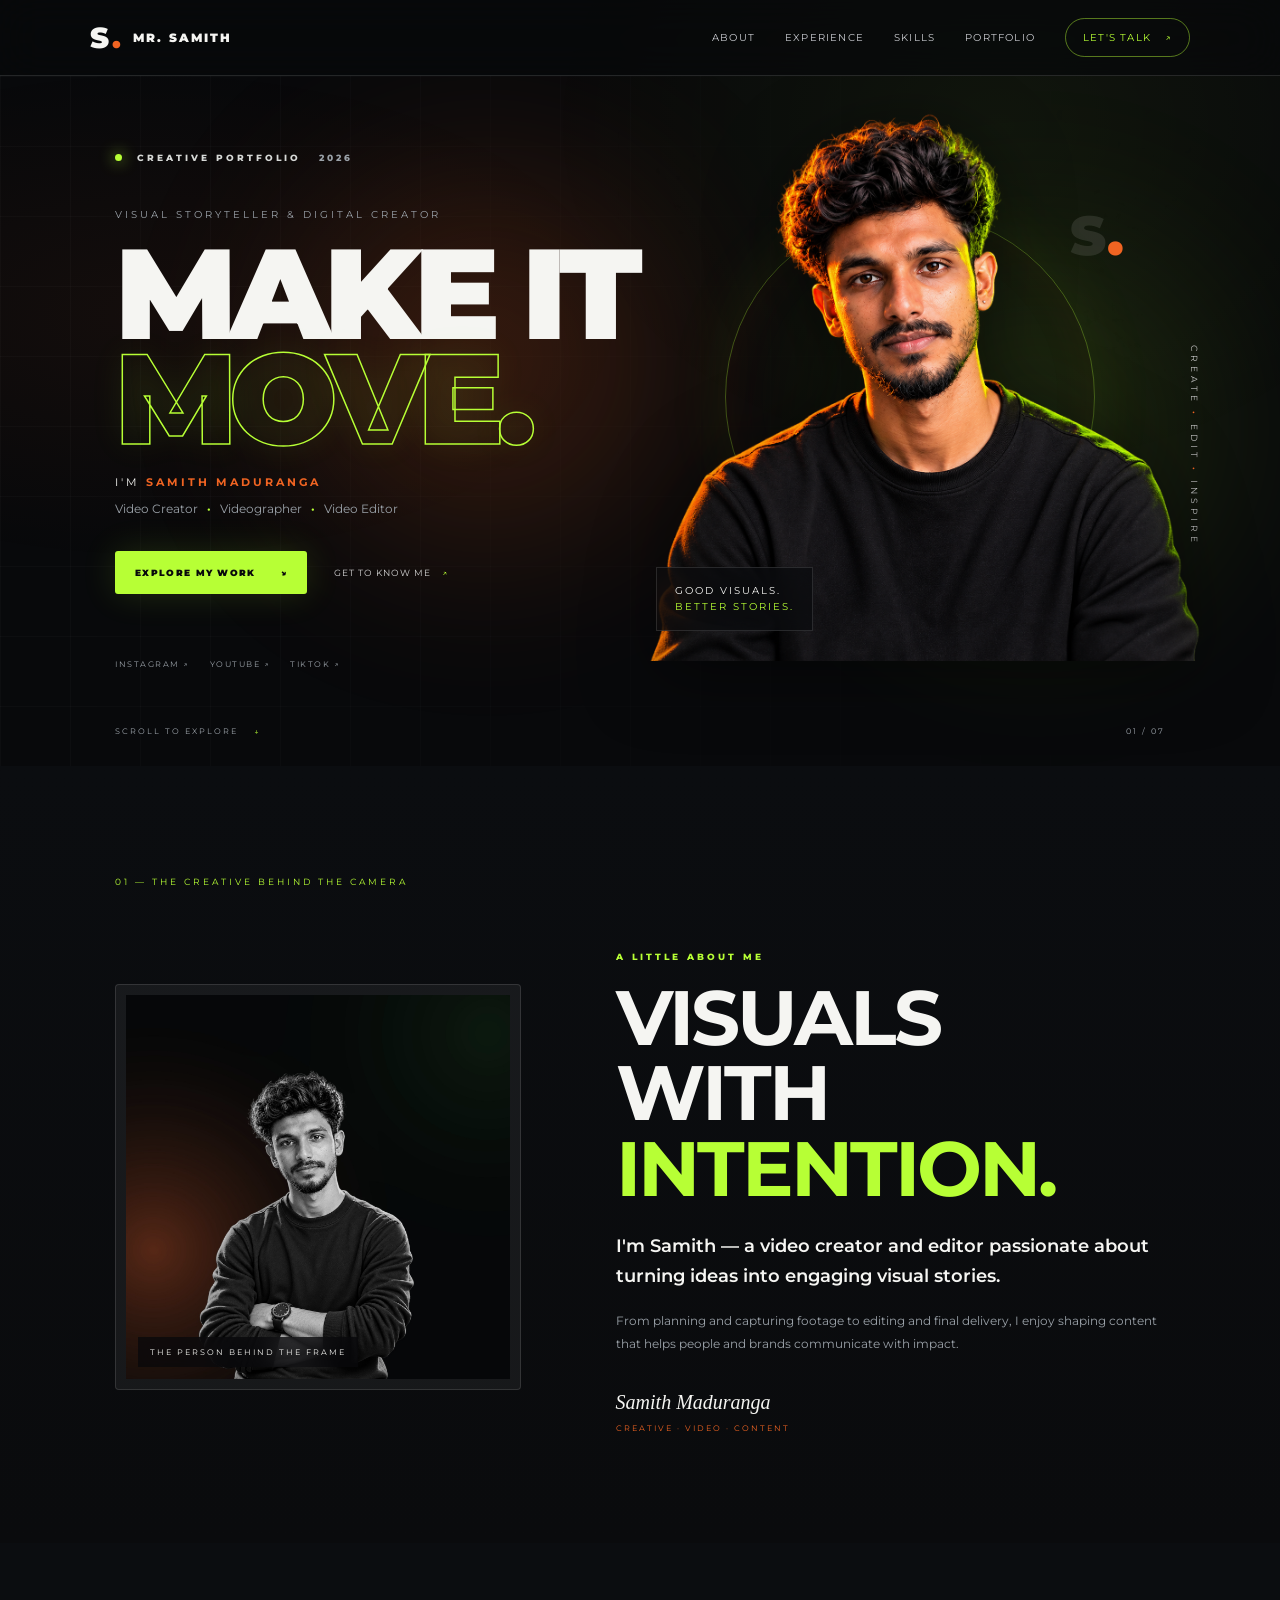
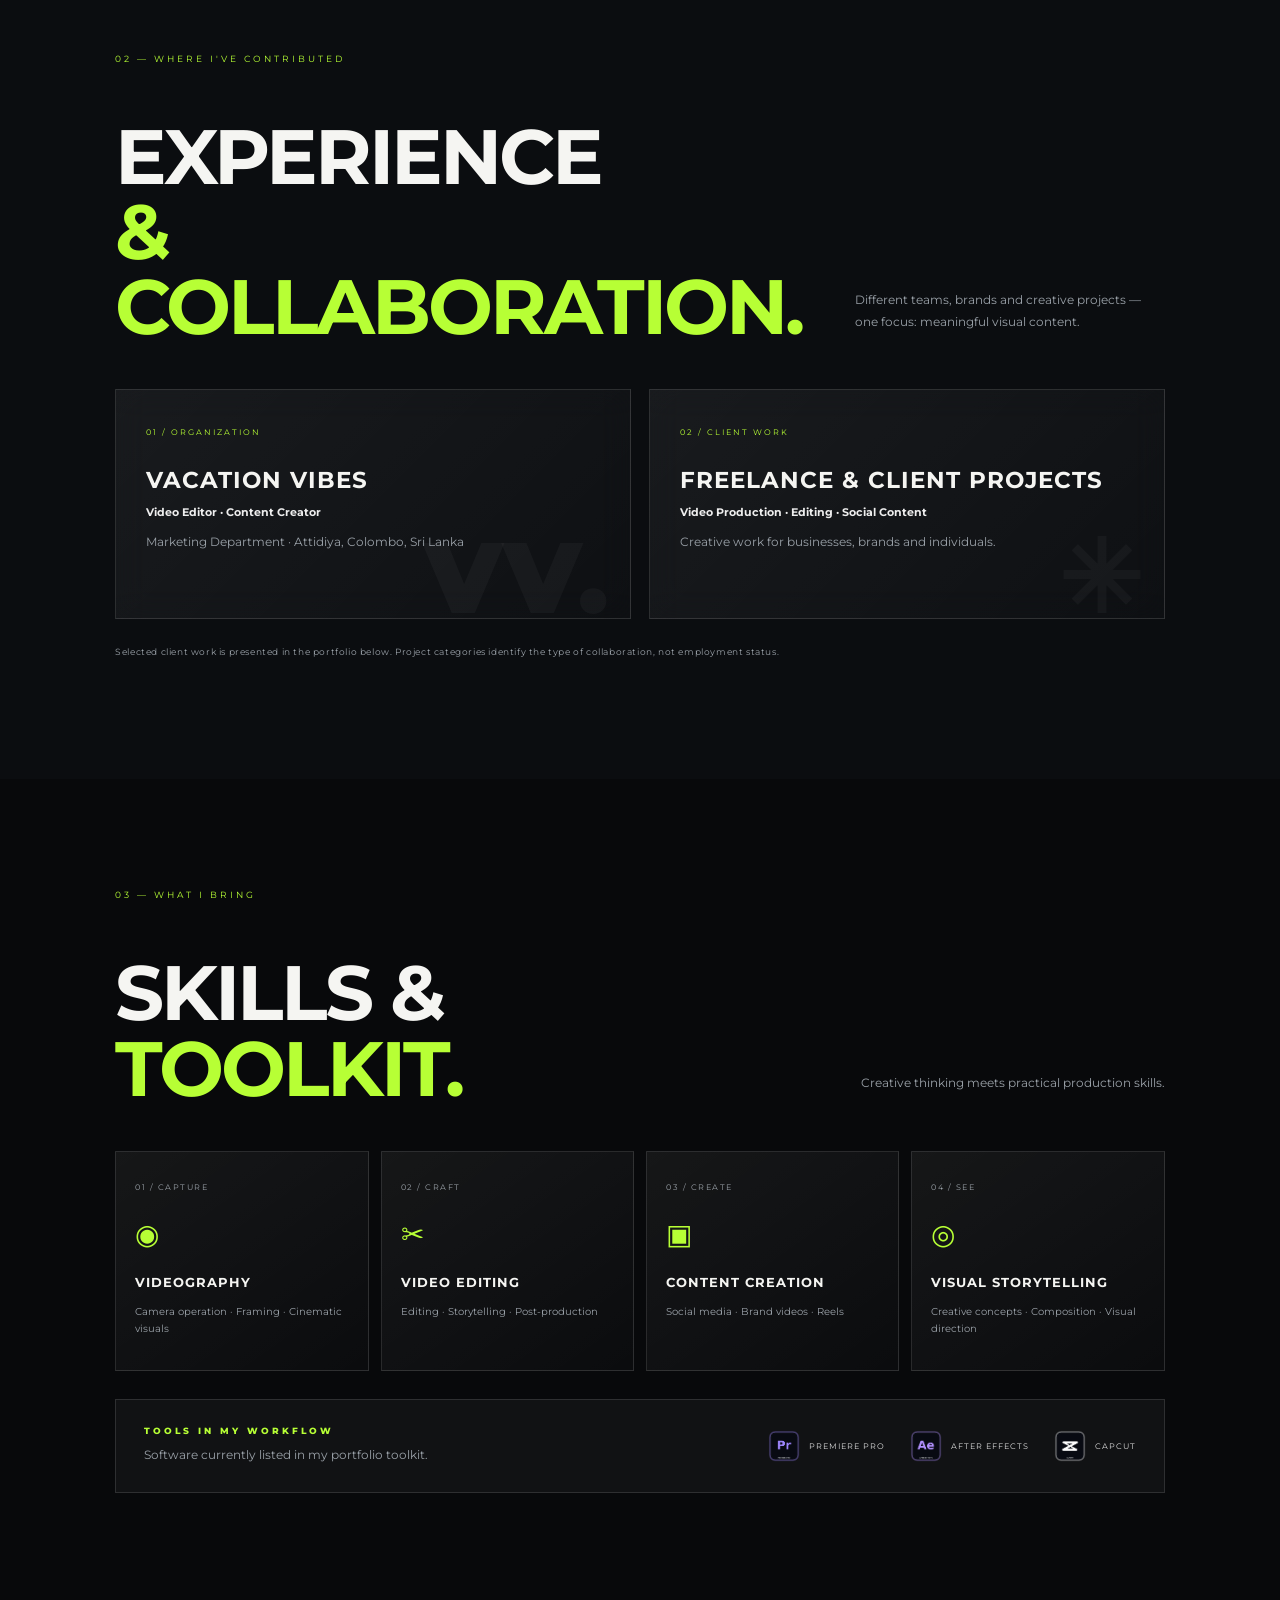
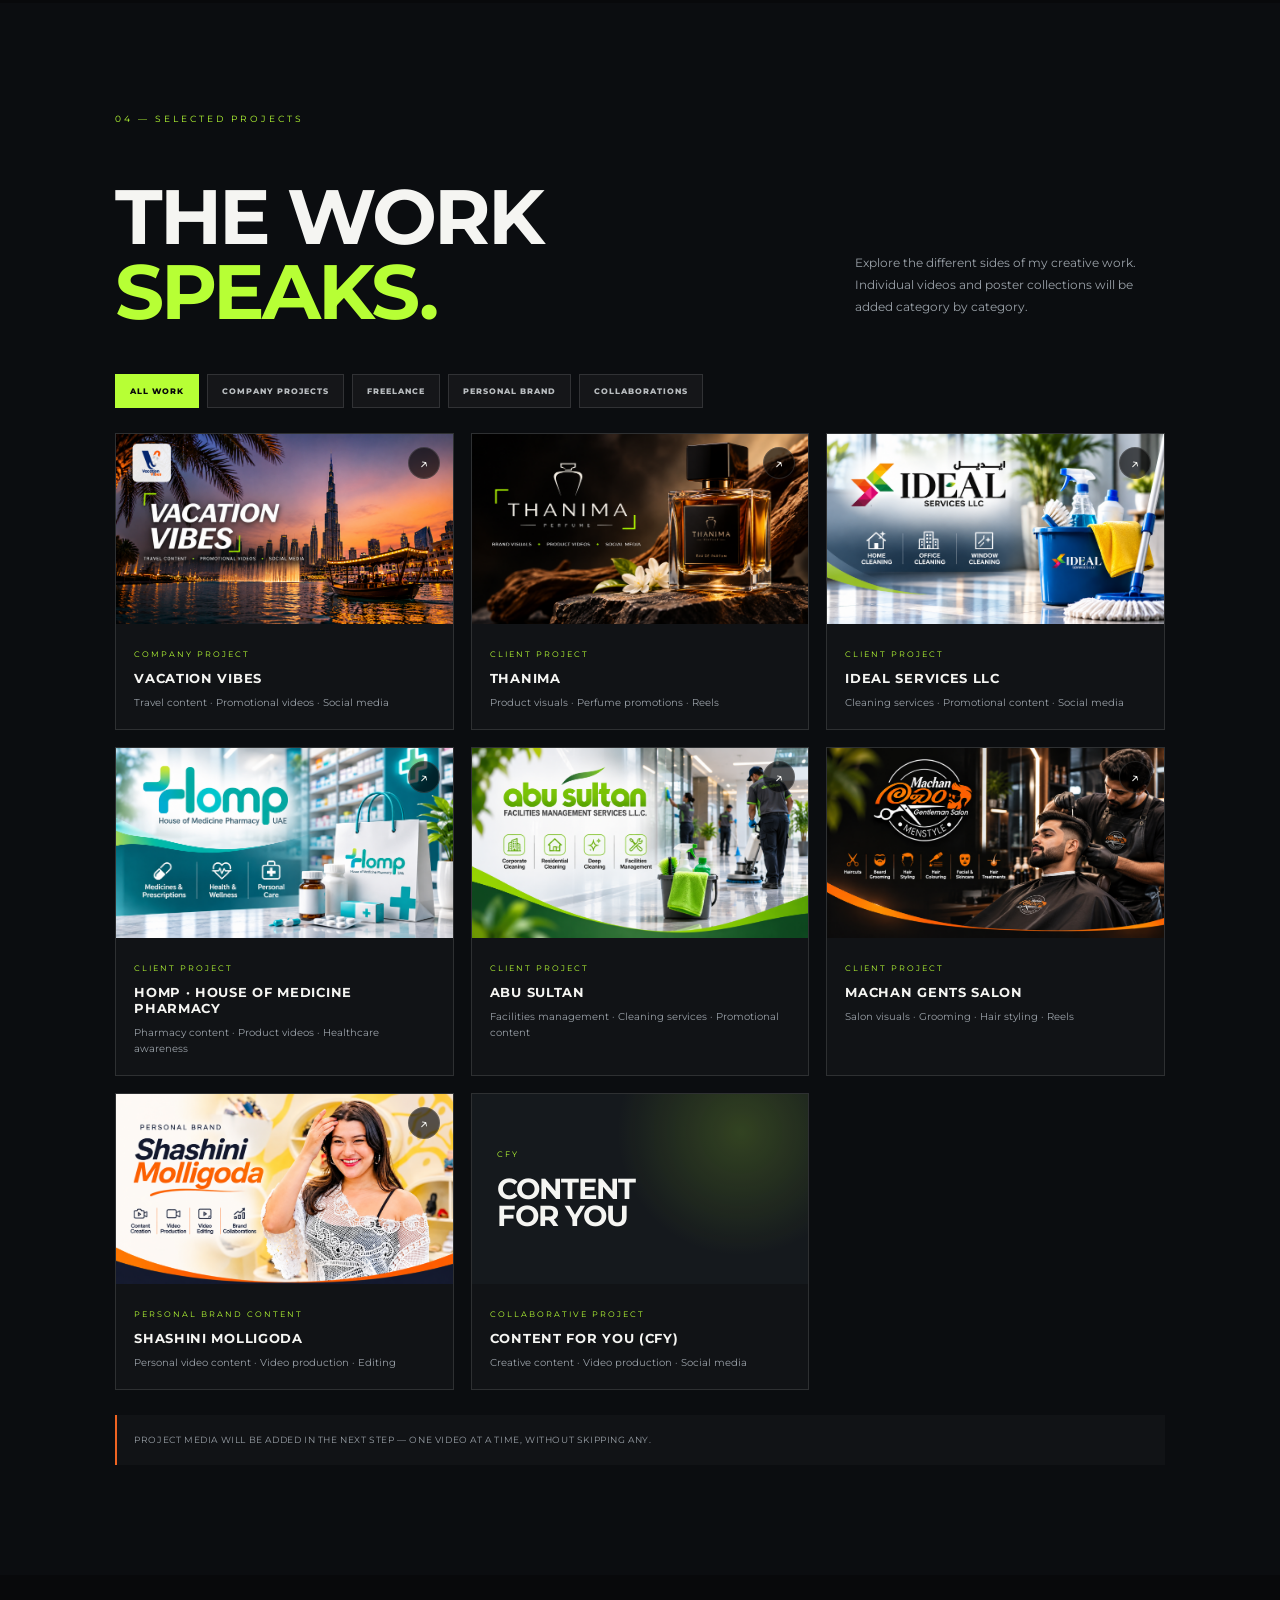
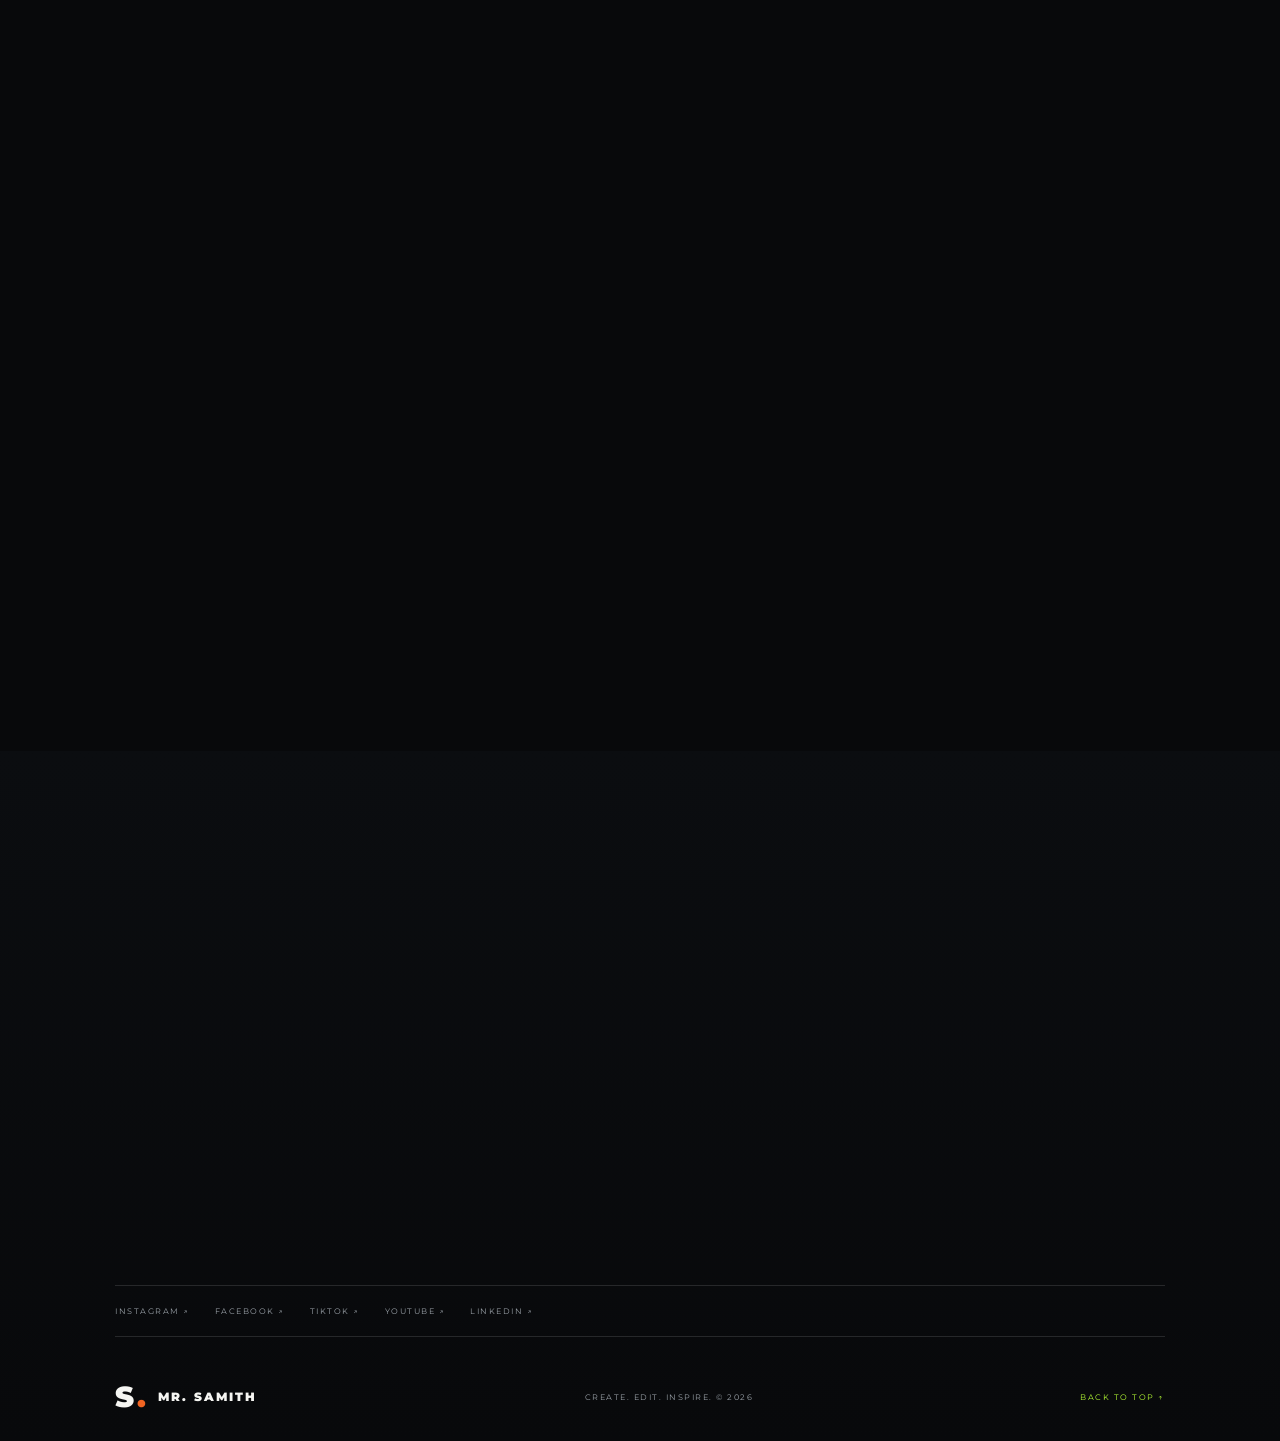
==== commit 2b8c4d09: "Update index.html" ====
--- a/index.html
+++ b/index.html
@@ -127,7 +127,17 @@
     <p>Personal video content · Video production · Editing</p>
   </div>
 </article>
-        <article class="project-card reveal" data-category="collab"><div class="project-placeholder collab"><span>CREATIVE COLLABORATION</span><b>CONTENT<br>FOR YOU.</b></div><div class="project-info"><span>COLLABORATIVE PROJECT</span><h3>CFI · CONTENT FOR YOU</h3><p>Collaborative video content and production service.</p></div></article>
+        <article class="project-card reveal" data-category="collab">
+  <div class="project-placeholder">
+    <span>CFY</span>
+    <b>CONTENT<br>FOR YOU</b>
+  </div>
+  <div class="project-info">
+    <span>COLLABORATIVE PROJECT</span>
+    <h3>CONTENT FOR YOU (CFY)</h3>
+    <p>Creative content · Video production · Social media</p>
+  </div>
+</article>
       </div>
       <div class="portfolio-footnote">PROJECT MEDIA WILL BE ADDED IN THE NEXT STEP — ONE VIDEO AT A TIME, WITHOUT SKIPPING ANY.</div>
     </section>
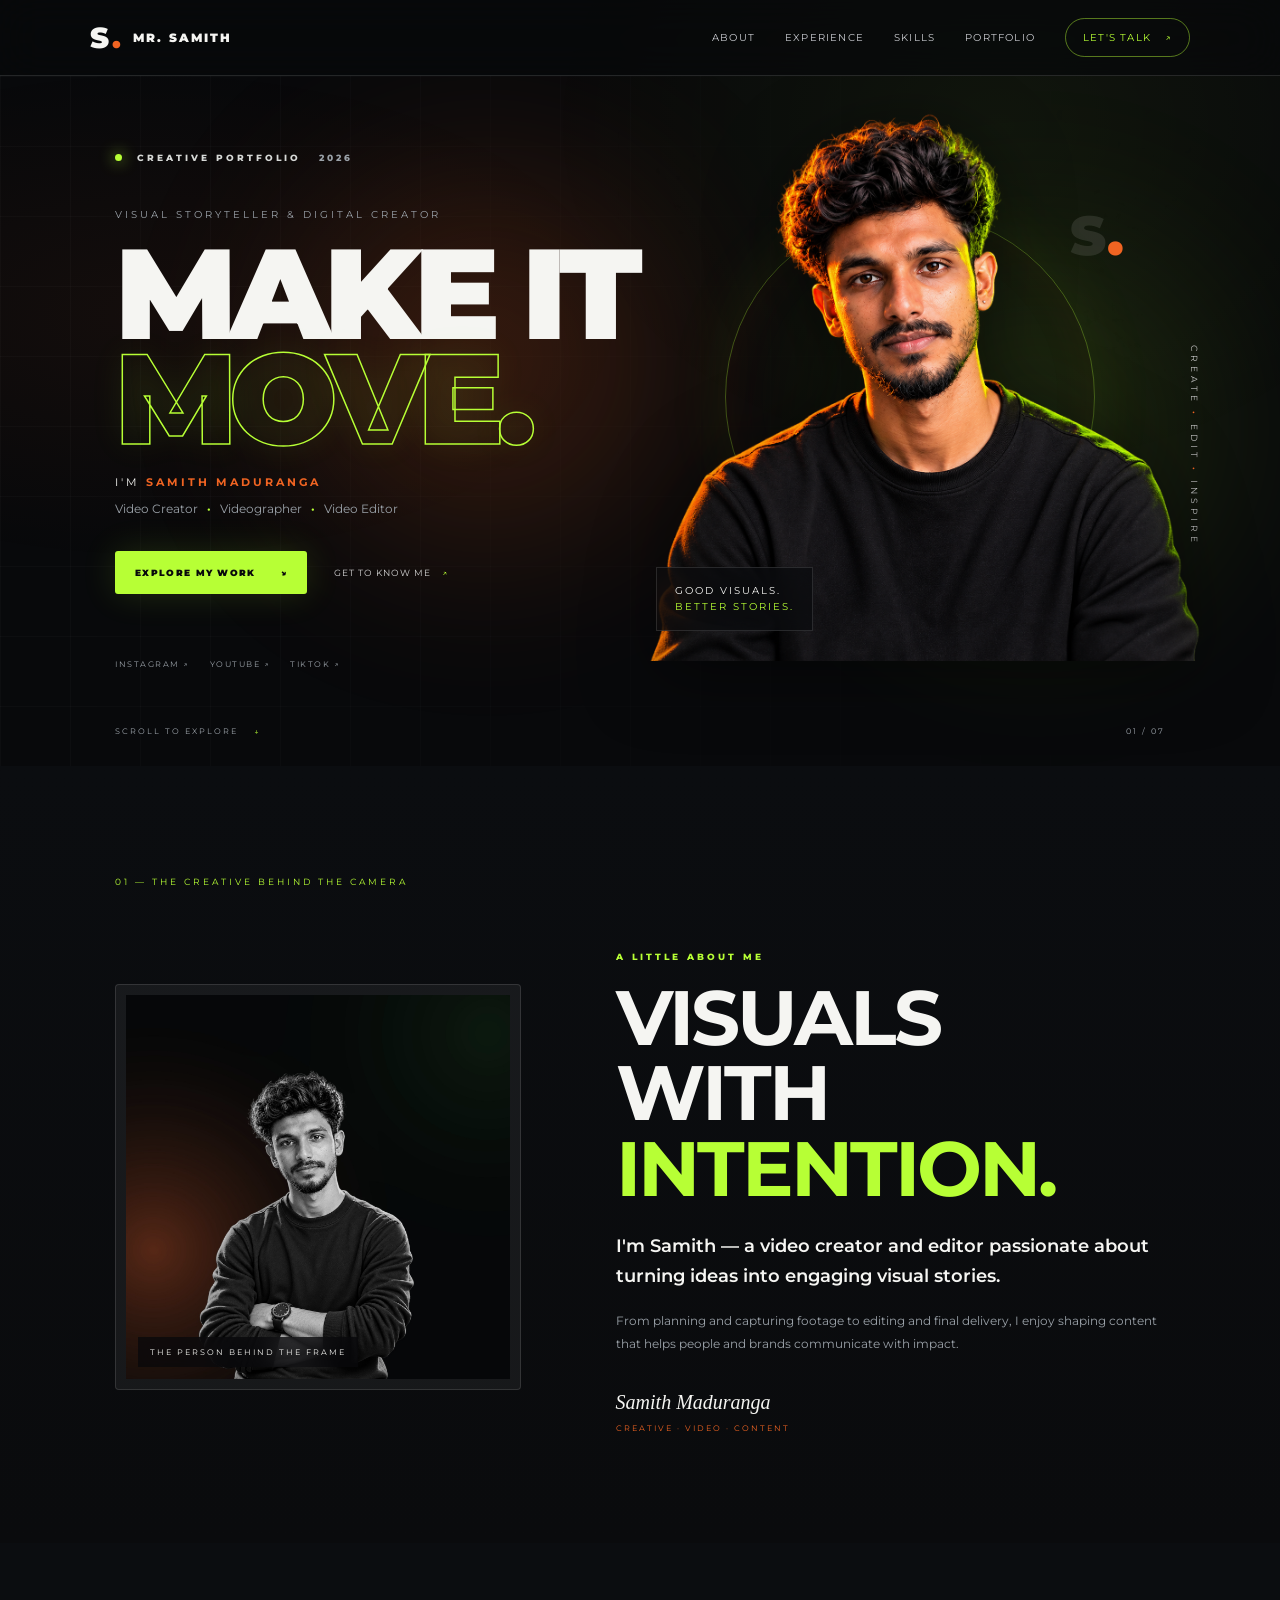
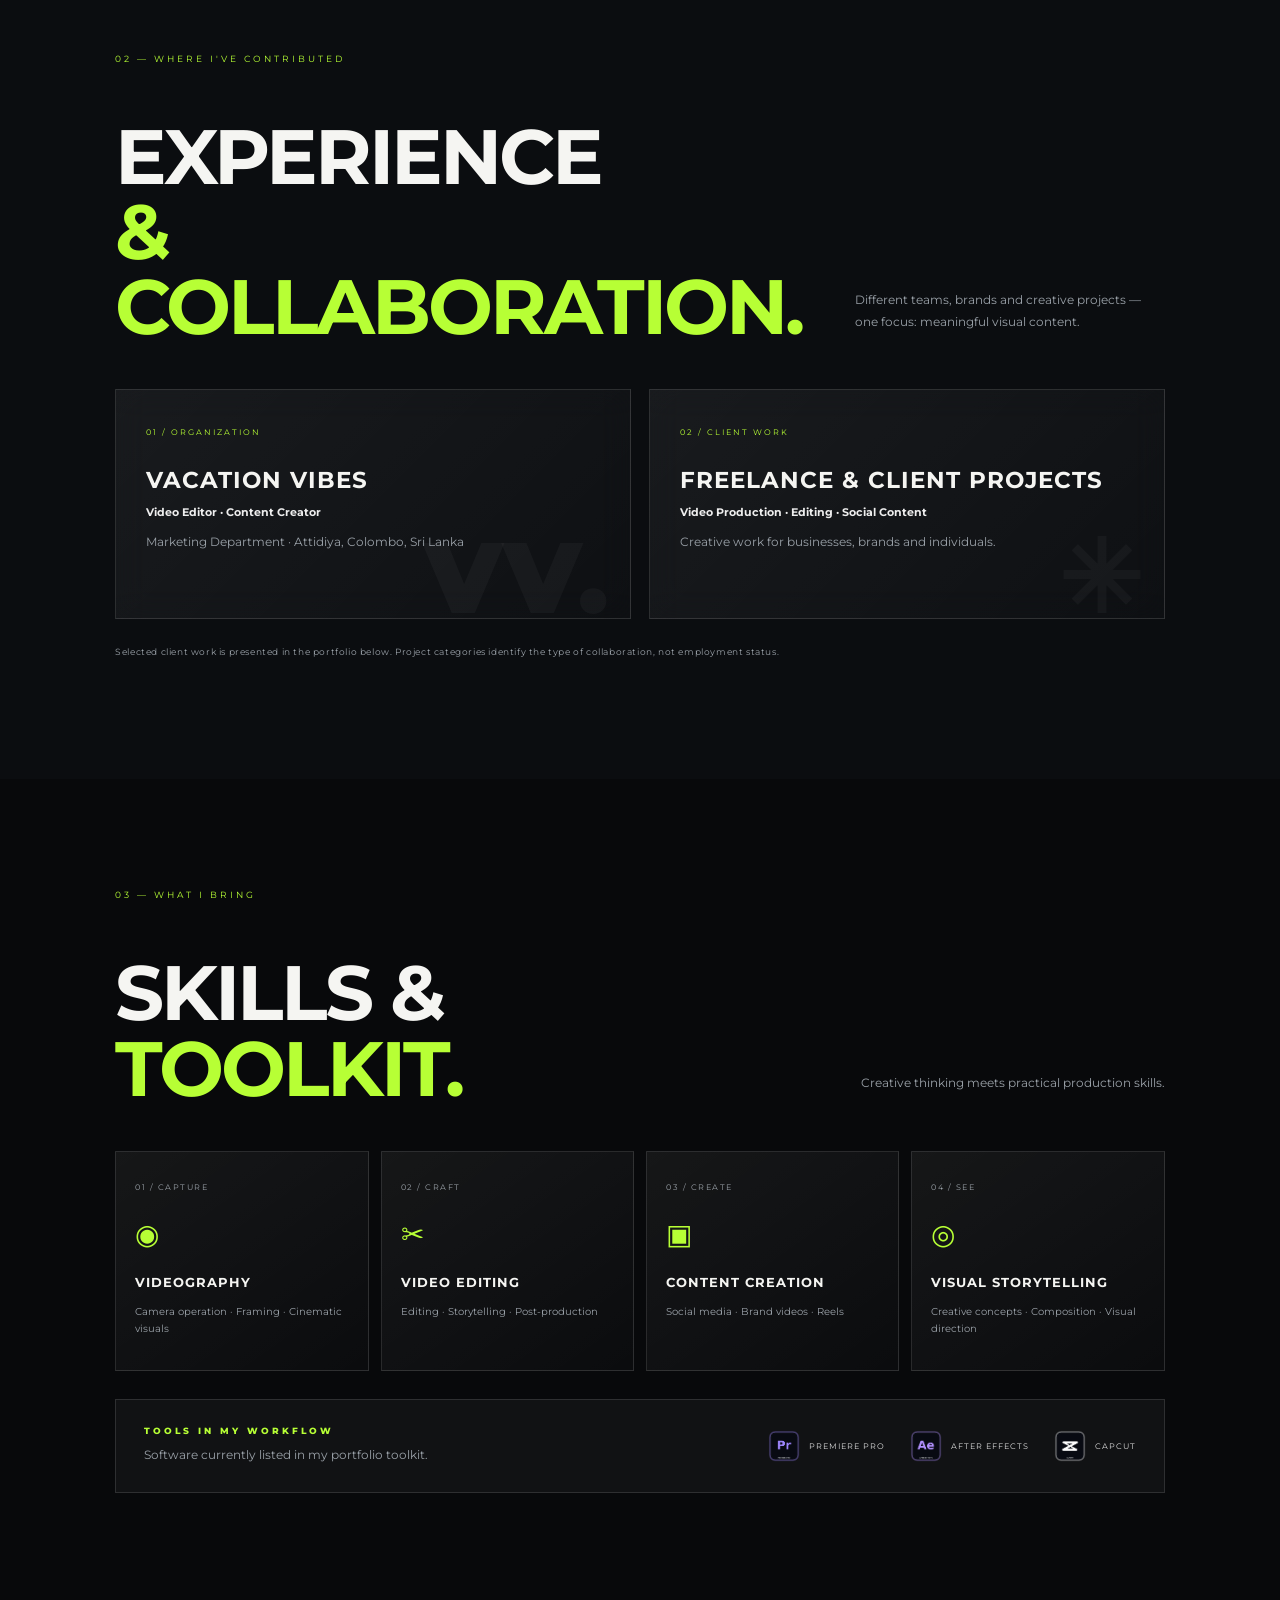
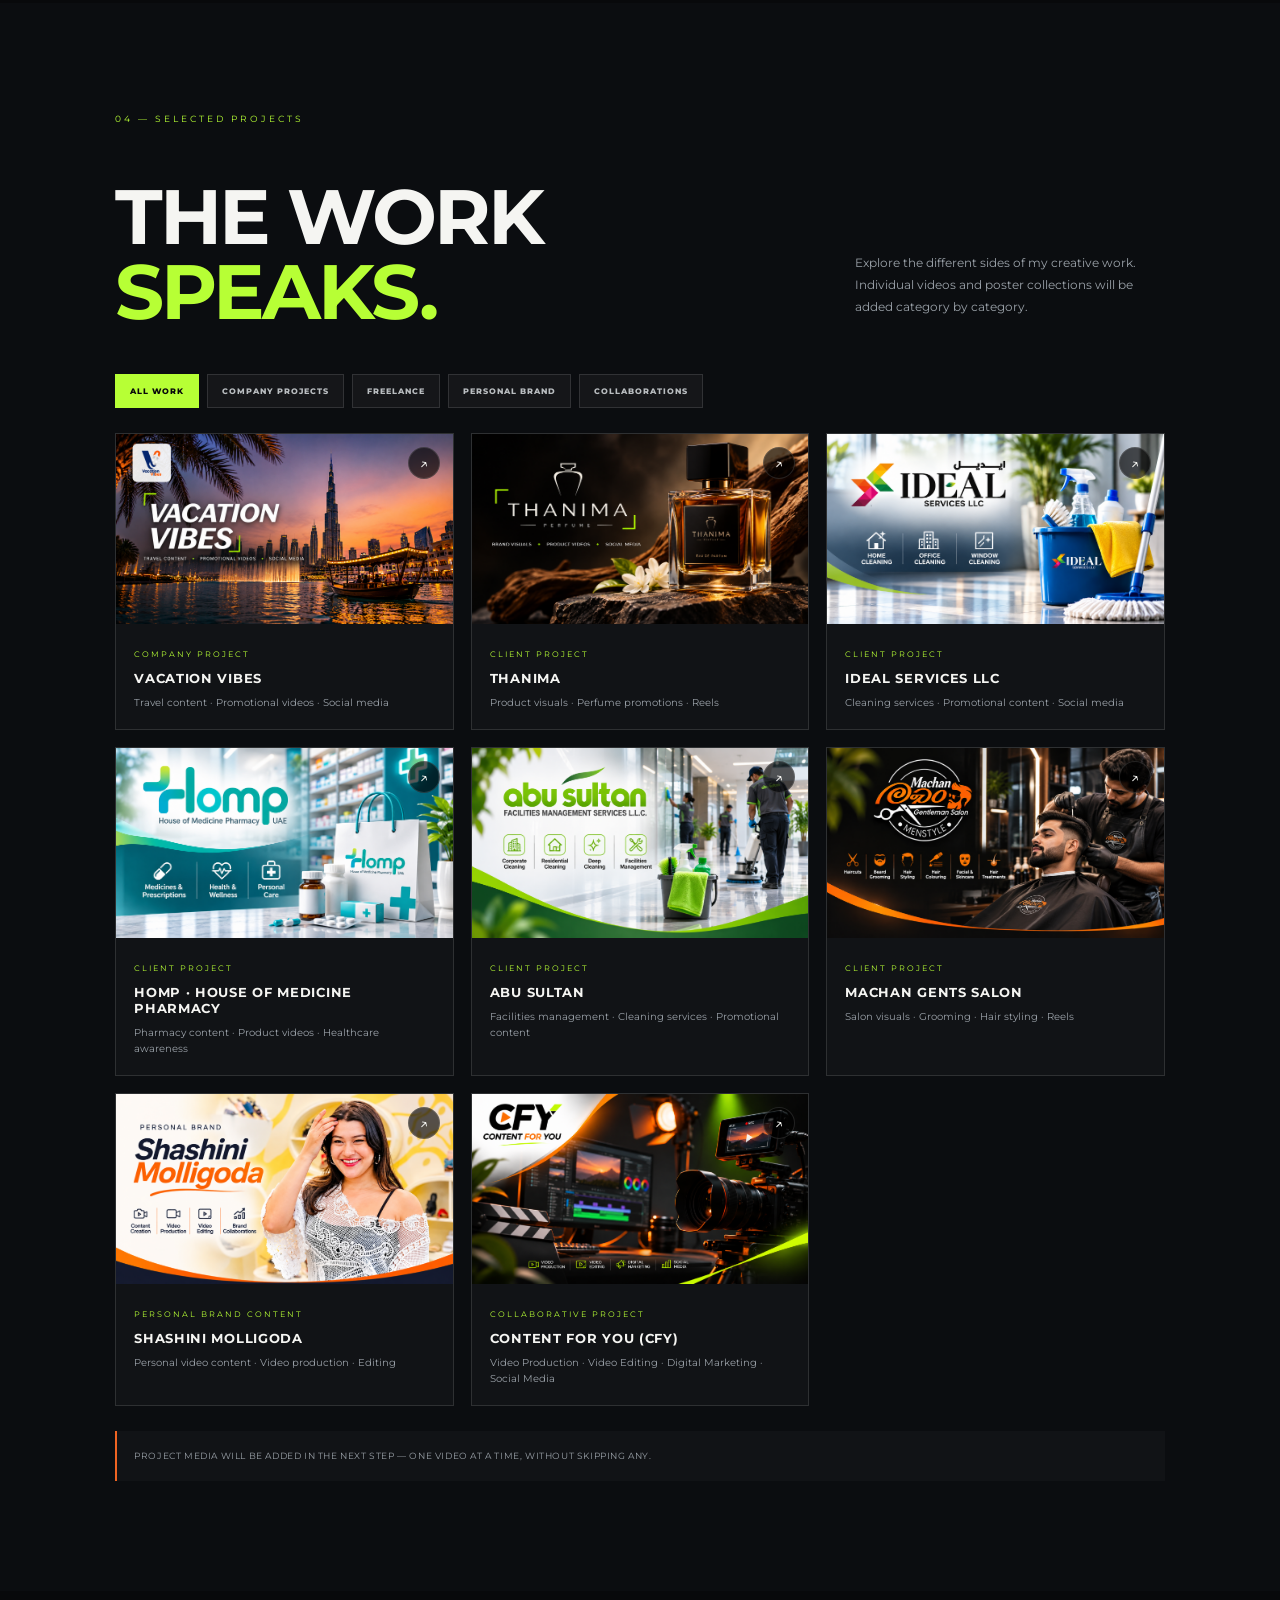
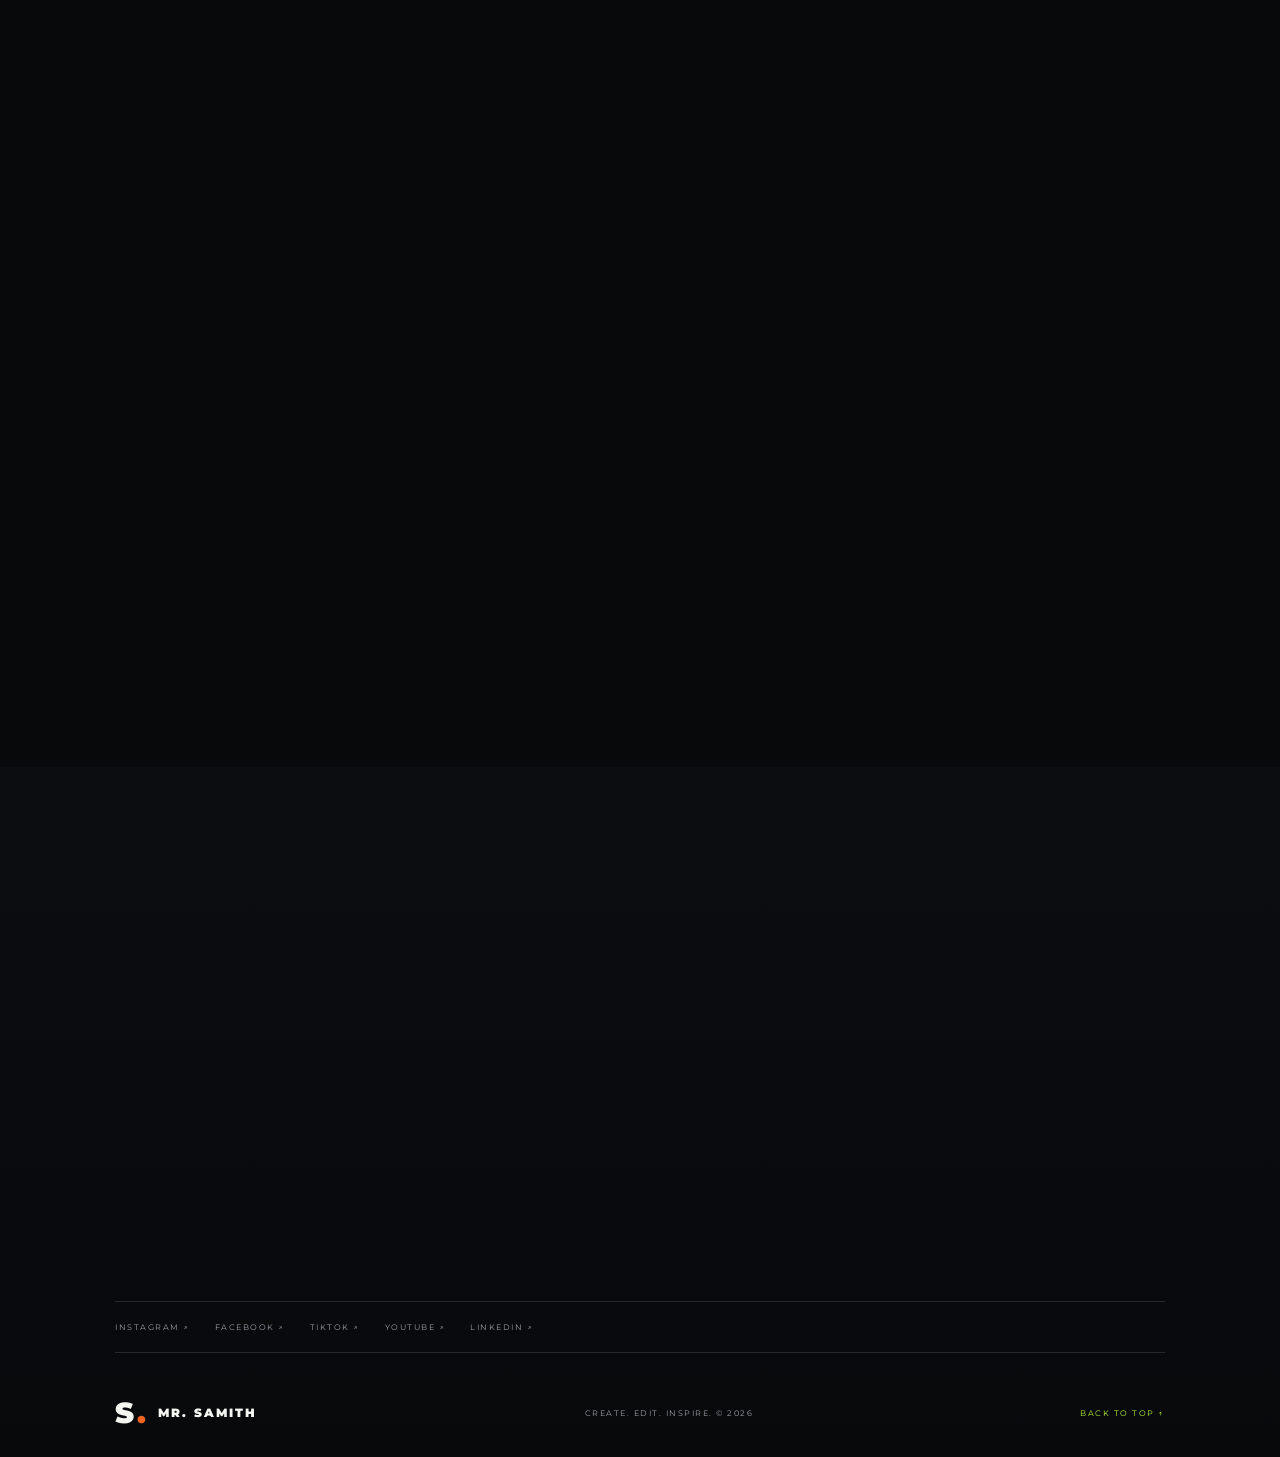
==== commit bb35fd04: "Update index.html" ====
--- a/index.html
+++ b/index.html
@@ -127,15 +127,15 @@
     <p>Personal video content · Video production · Editing</p>
   </div>
 </article>
-        <article class="project-card reveal" data-category="collab">
-  <div class="project-placeholder">
-    <span>CFY</span>
-    <b>CONTENT<br>FOR YOU</b>
-  </div>
+       <article class="project-card reveal" data-category="collab">
+  <a class="project-image" href="#contact">
+    <img src="assets/projects/cfy-project-preview.png" alt="CFY Content For You video marketing project">
+    <span class="project-open">↗</span>
+  </a>
   <div class="project-info">
     <span>COLLABORATIVE PROJECT</span>
     <h3>CONTENT FOR YOU (CFY)</h3>
-    <p>Creative content · Video production · Social media</p>
+    <p>Video Production · Video Editing · Digital Marketing · Social Media</p>
   </div>
 </article>
       </div>
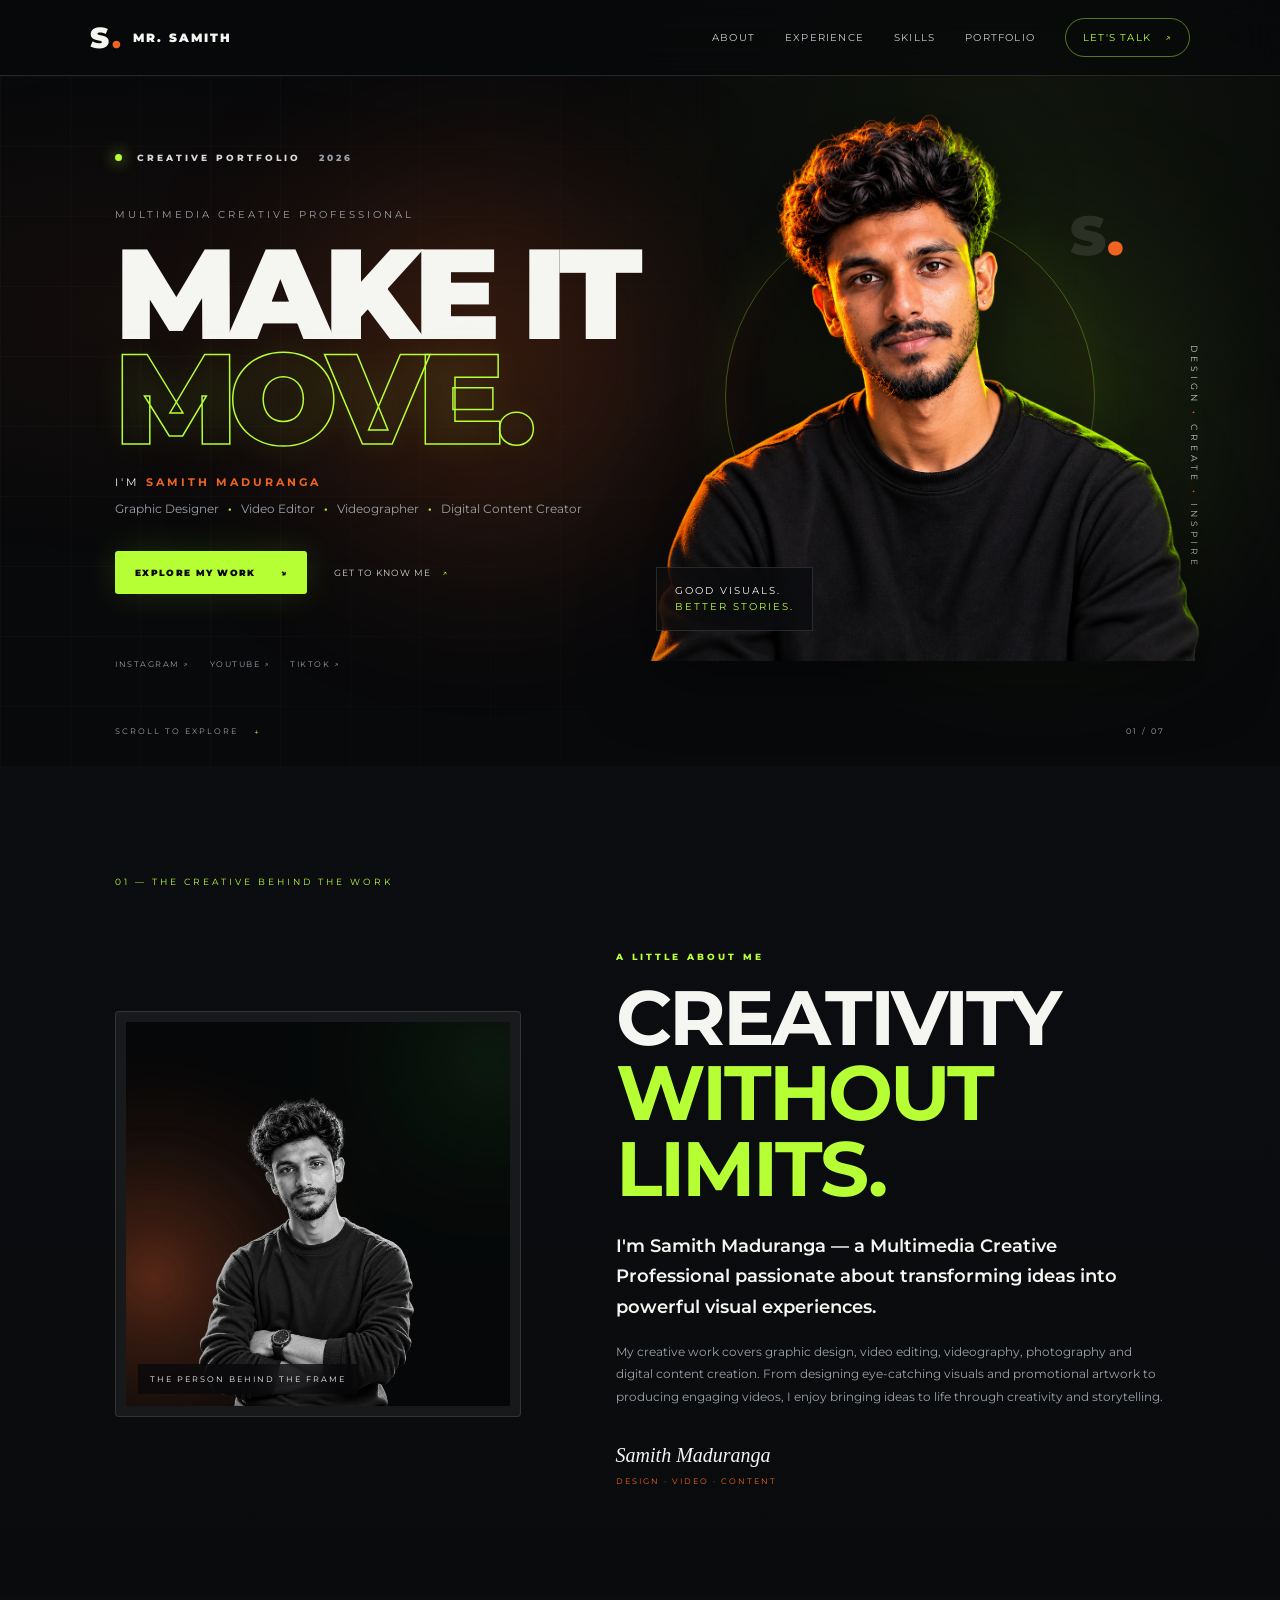
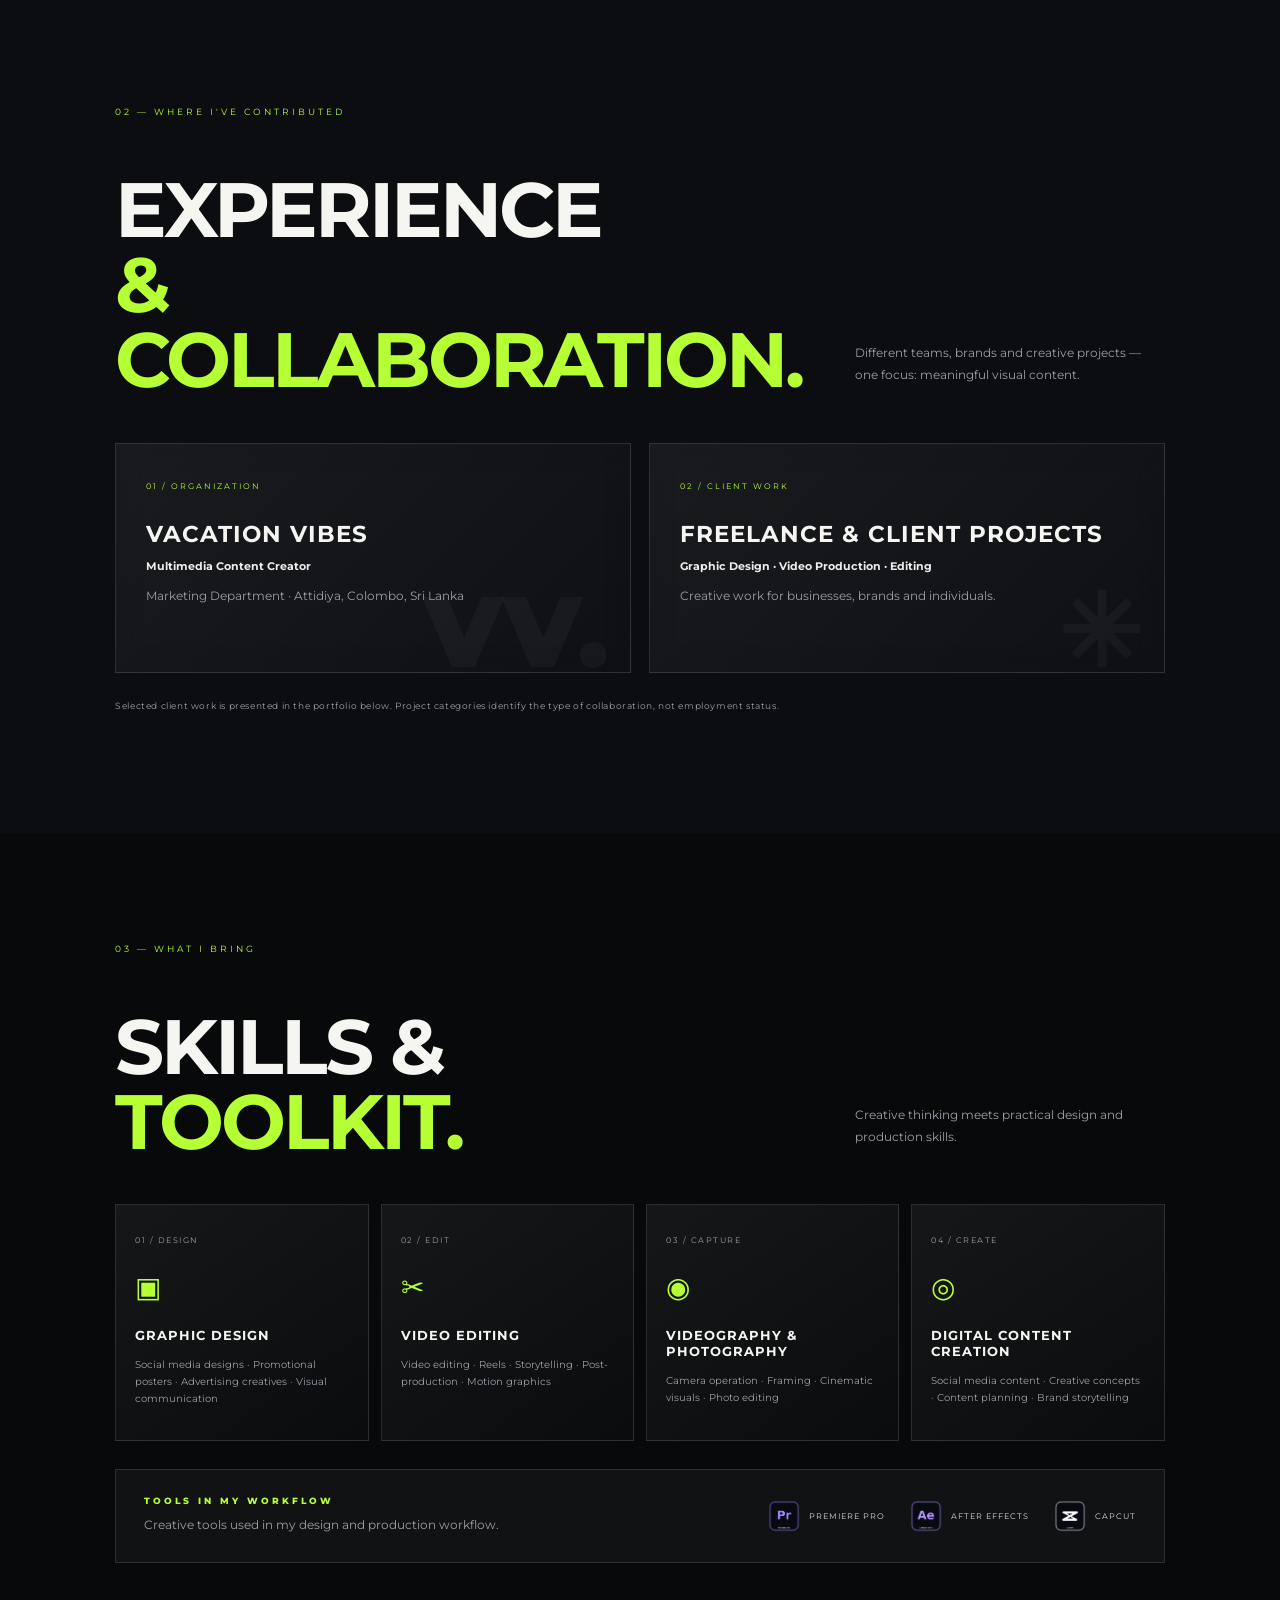
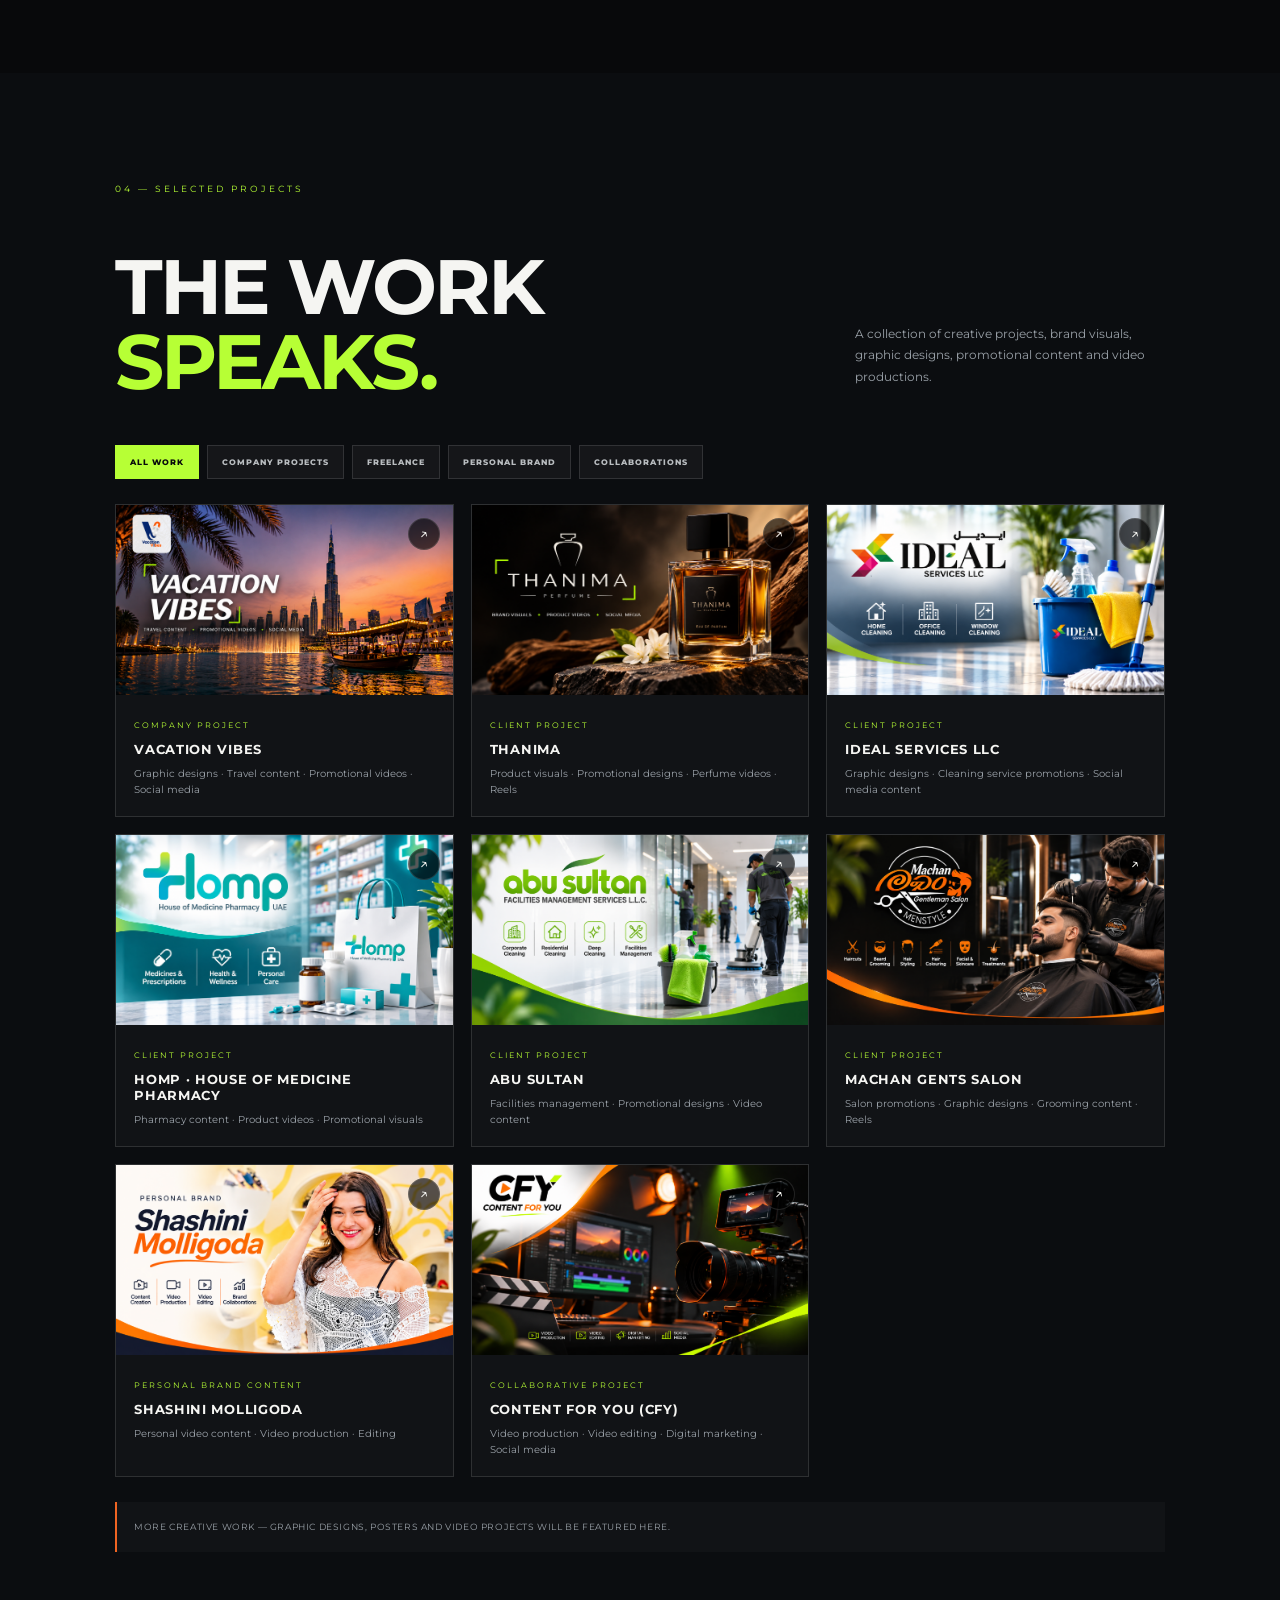
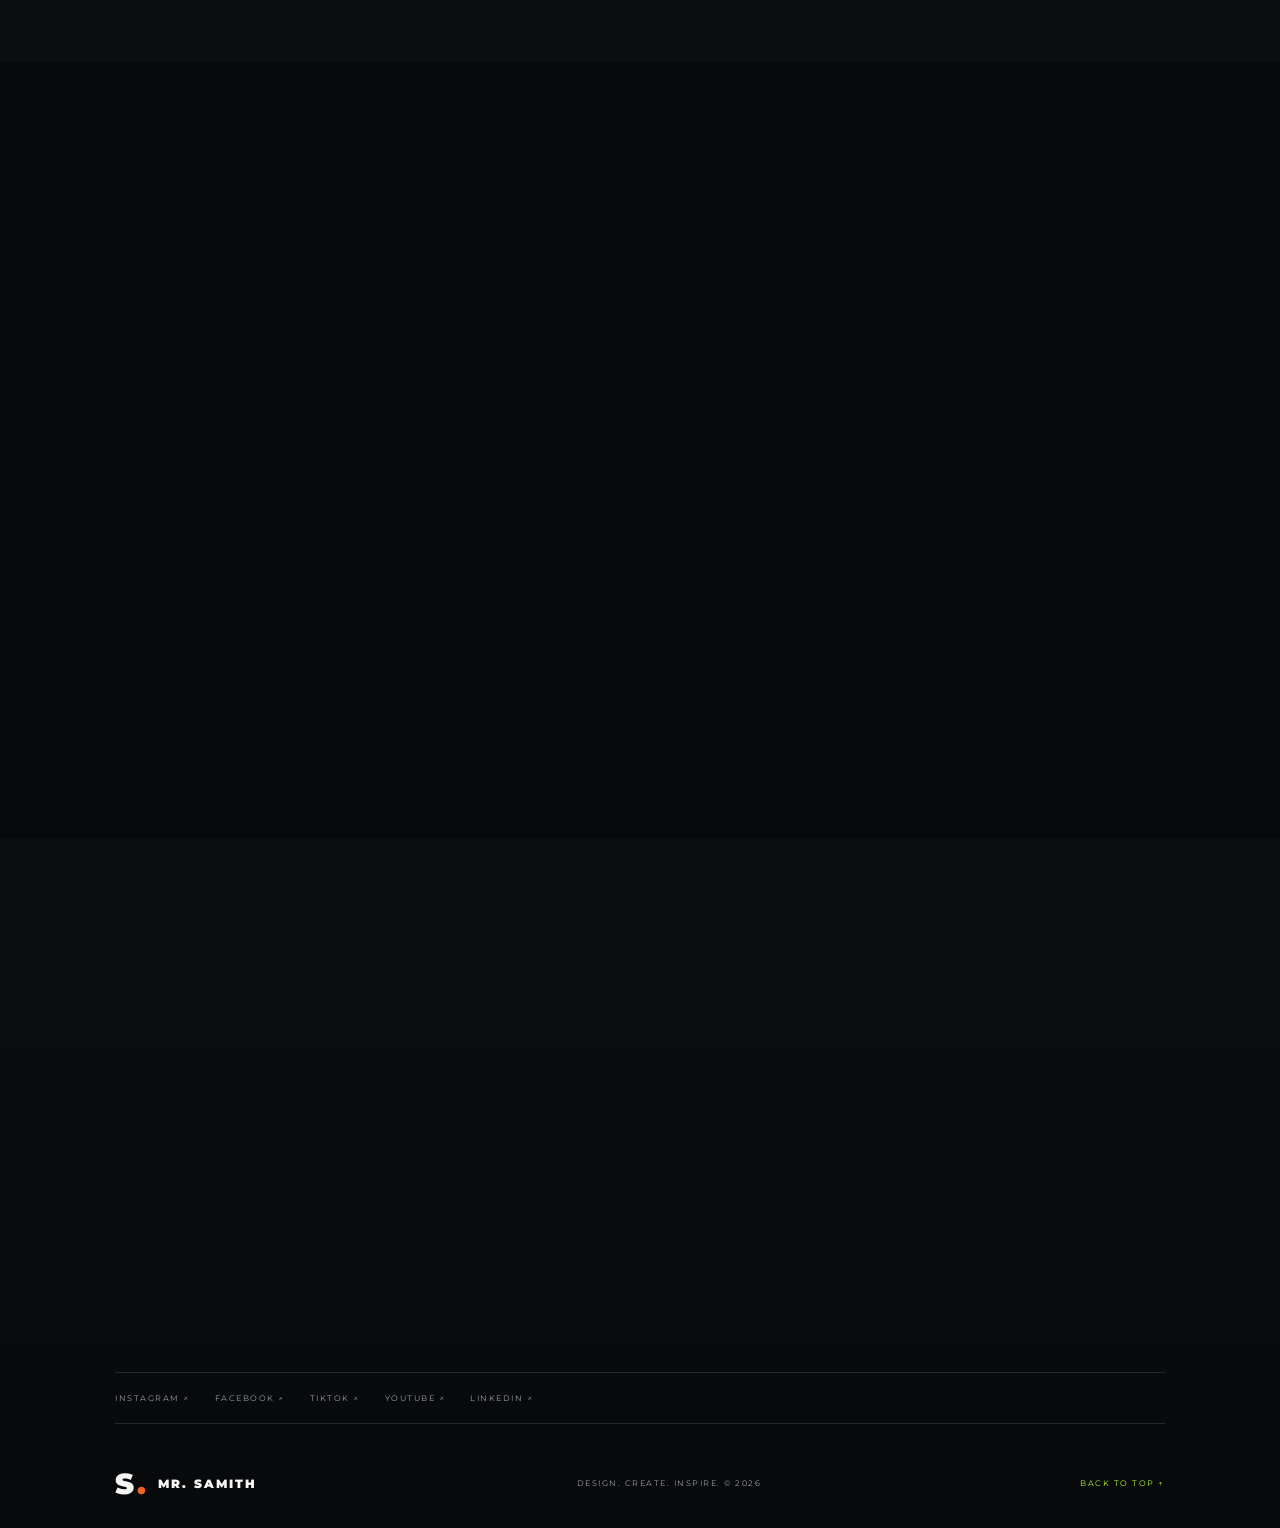
==== commit d9648c50: "Update index.html" ====
--- a/index.html
+++ b/index.html
@@ -1,152 +1,422 @@
+
 <!doctype html>
 <html lang="en">
 <head>
-  <meta charset="utf-8"><meta name="viewport" content="width=device-width, initial-scale=1">
+  <meta charset="utf-8">
+  <meta name="viewport" content="width=device-width, initial-scale=1">
   <meta name="theme-color" content="#08090b">
-  <meta name="description" content="Samith Maduranga — Video Creator, Videographer and Video Editor. Creative visuals, stories and content production.">
-  <title>Mr. Samith — Creative Portfolio</title>
-  <link rel="preconnect" href="https://fonts.googleapis.com"><link rel="preconnect" href="https://fonts.gstatic.com" crossorigin>
+  <meta name="description" content="Samith Maduranga — Multimedia Creative Professional specializing in Graphic Design, Video Editing, Videography, Photography and Digital Content Creation.">
+  <title>Mr. Samith — Multimedia Creative Portfolio</title>
+
+  <link rel="preconnect" href="https://fonts.googleapis.com">
+  <link rel="preconnect" href="https://fonts.gstatic.com" crossorigin>
   <link href="https://fonts.googleapis.com/css2?family=Montserrat:wght@400;500;600;700;800;900&display=swap" rel="stylesheet">
   <link rel="stylesheet" href="style.css">
 </head>
+
 <body>
   <div class="progress" id="progress"></div>
+
   <header class="site-header">
-    <a class="brand" href="#home" aria-label="Mr. Samith home"><span class="brand-symbol">S<span>.</span></span><span>MR. SAMITH</span></a>
+    <a class="brand" href="#home" aria-label="Mr. Samith home">
+      <span class="brand-symbol">S<span>.</span></span>
+      <span>MR. SAMITH</span>
+    </a>
+
     <button class="menu-toggle" aria-label="Open navigation" aria-expanded="false">☰</button>
+
     <nav class="nav-links" aria-label="Main navigation">
-      <a href="#about">About</a><a href="#experience">Experience</a><a href="#skills">Skills</a><a href="#portfolio">Portfolio</a><a class="nav-cta" href="#contact">Let's talk <span>↗</span></a>
+      <a href="#about">About</a>
+      <a href="#experience">Experience</a>
+      <a href="#skills">Skills</a>
+      <a href="#portfolio">Portfolio</a>
+      <a class="nav-cta" href="#contact">Let's talk <span>↗</span></a>
     </nav>
   </header>
+
   <main>
+
+    <!-- HERO SECTION -->
     <section class="hero section" id="home">
-      <div class="hero-glow glow-orange"></div><div class="hero-glow glow-green"></div><div class="hero-grid"></div>
+      <div class="hero-glow glow-orange"></div>
+      <div class="hero-glow glow-green"></div>
+      <div class="hero-grid"></div>
+
       <div class="hero-copy reveal">
         <p class="eyebrow"><i></i> CREATIVE PORTFOLIO <span>2026</span></p>
-        <p class="hero-kicker">VISUAL STORYTELLER & DIGITAL CREATOR</p>
+
+        <p class="hero-kicker">MULTIMEDIA CREATIVE PROFESSIONAL</p>
+
         <h1>MAKE IT<br><span class="outline">MOVE.</span></h1>
+
         <p class="hero-name">I'M <strong>SAMITH MADURANGA</strong></p>
-        <p class="hero-desc">Video Creator <b>·</b> Videographer <b>·</b> Video Editor</p>
-        <div class="hero-actions"><a class="button button-green" href="#portfolio">EXPLORE MY WORK <span>↘</span></a><a class="under-link" href="#about">GET TO KNOW ME <span>↗</span></a></div>
-        <div class="hero-social"><a href="https://www.instagram.com/mr.samith_/" target="_blank" rel="noreferrer">INSTAGRAM ↗</a><a href="https://www.youtube.com/@mr.samith" target="_blank" rel="noreferrer">YOUTUBE ↗</a><a href="https://www.tiktok.com/@mr.samith" target="_blank" rel="noreferrer">TIKTOK ↗</a></div>
-      </div>
-      <div class="hero-visual reveal"><div class="portrait-ring"></div><img class="hero-portrait" src="assets/hero/hero-portrait.png" alt="Samith Maduranga portrait"><div class="hero-side-note">CREATE <b>·</b> EDIT <b>·</b> INSPIRE</div><div class="hero-stamp">S<span>.</span></div><div class="hero-caption">GOOD VISUALS.<br><em>BETTER STORIES.</em></div></div>
-      <div class="scroll-cue">SCROLL TO EXPLORE <span>↓</span></div><div class="hero-index">01 / 07</div>
-    </section>
-
+
+        <p class="hero-desc">
+          Graphic Designer <b>·</b>
+          Video Editor <b>·</b>
+          Videographer <b>·</b>
+          Digital Content Creator
+        </p>
+
+        <div class="hero-actions">
+          <a class="button button-green" href="#portfolio">EXPLORE MY WORK <span>↘</span></a>
+          <a class="under-link" href="#about">GET TO KNOW ME <span>↗</span></a>
+        </div>
+
+        <div class="hero-social">
+          <a href="https://www.instagram.com/mr.samith_/" target="_blank" rel="noreferrer">INSTAGRAM ↗</a>
+          <a href="https://www.youtube.com/@mr.samith" target="_blank" rel="noreferrer">YOUTUBE ↗</a>
+          <a href="https://www.tiktok.com/@mr.samith" target="_blank" rel="noreferrer">TIKTOK ↗</a>
+        </div>
+      </div>
+
+      <div class="hero-visual reveal">
+        <div class="portrait-ring"></div>
+        <img class="hero-portrait" src="assets/hero/hero-portrait.png" alt="Samith Maduranga portrait">
+        <div class="hero-side-note">DESIGN <b>·</b> CREATE <b>·</b> INSPIRE</div>
+        <div class="hero-stamp">S<span>.</span></div>
+        <div class="hero-caption">GOOD VISUALS.<br><em>BETTER STORIES.</em></div>
+      </div>
+
+      <div class="scroll-cue">SCROLL TO EXPLORE <span>↓</span></div>
+      <div class="hero-index">01 / 07</div>
+    </section>
+
+
+    <!-- ABOUT SECTION -->
     <section class="about section" id="about">
-      <div class="section-tag reveal">01 — THE CREATIVE BEHIND THE CAMERA</div>
-      <div class="about-layout"><div class="about-image reveal"><img src="assets/about/about-photo.jpg" alt="Samith in a creative workspace"><span class="image-label">THE PERSON BEHIND THE FRAME</span></div>
-        <div class="about-copy reveal"><p class="eyebrow green-text">A LITTLE ABOUT ME</p><h2>VISUALS WITH<br><em>INTENTION.</em></h2><p class="large-copy">I'm Samith — a video creator and editor passionate about turning ideas into engaging visual stories.</p><p class="muted">From planning and capturing footage to editing and final delivery, I enjoy shaping content that helps people and brands communicate with impact.</p><div class="signature">Samith Maduranga <span>CREATIVE · VIDEO · CONTENT</span></div></div></div>
-    </section>
-
+      <div class="section-tag reveal">01 — THE CREATIVE BEHIND THE WORK</div>
+
+      <div class="about-layout">
+        <div class="about-image reveal">
+          <img src="assets/about/about-photo.jpg" alt="Samith in a creative workspace">
+          <span class="image-label">THE PERSON BEHIND THE FRAME</span>
+        </div>
+
+        <div class="about-copy reveal">
+          <p class="eyebrow green-text">A LITTLE ABOUT ME</p>
+
+          <h2>CREATIVITY<br><em>WITHOUT LIMITS.</em></h2>
+
+          <p class="large-copy">
+            I'm Samith Maduranga — a Multimedia Creative Professional passionate about transforming ideas into powerful visual experiences.
+          </p>
+
+          <p class="muted">
+            My creative work covers graphic design, video editing, videography, photography and digital content creation. From designing eye-catching visuals and promotional artwork to producing engaging videos, I enjoy bringing ideas to life through creativity and storytelling.
+          </p>
+
+          <div class="signature">
+            Samith Maduranga
+            <span>DESIGN · VIDEO · CONTENT</span>
+          </div>
+        </div>
+      </div>
+    </section>
+
+
+    <!-- EXPERIENCE SECTION -->
     <section class="experience section" id="experience">
-      <div class="section-tag reveal">02 — WHERE I'VE CONTRIBUTED</div><div class="section-heading reveal"><div><h2>EXPERIENCE<br><em>& COLLABORATION.</em></h2></div><p>Different teams, brands and creative projects — one focus: meaningful visual content.</p></div>
+      <div class="section-tag reveal">02 — WHERE I'VE CONTRIBUTED</div>
+
+      <div class="section-heading reveal">
+        <div>
+          <h2>EXPERIENCE<br><em>& COLLABORATION.</em></h2>
+        </div>
+        <p>
+          Different teams, brands and creative projects — one focus: meaningful visual content.
+        </p>
+      </div>
+
       <div class="experience-grid">
-        <article class="experience-card reveal"><span class="card-number">01 / ORGANIZATION</span><h3>VACATION VIBES</h3><p class="role">Video Editor · Content Creator</p><p class="muted">Marketing Department · Attidiya, Colombo, Sri Lanka</p><span class="experience-mark">VV.</span></article>
-        <article class="experience-card reveal"><span class="card-number">02 / CLIENT WORK</span><h3>FREELANCE & CLIENT PROJECTS</h3><p class="role">Video Production · Editing · Social Content</p><p class="muted">Creative work for businesses, brands and individuals.</p><span class="experience-mark">✳</span></article>
-      </div>
-      <p class="small-note">Selected client work is presented in the portfolio below. Project categories identify the type of collaboration, not employment status.</p>
-    </section>
-
+        <article class="experience-card reveal">
+          <span class="card-number">01 / ORGANIZATION</span>
+          <h3>VACATION VIBES</h3>
+          <p class="role">Multimedia Content Creator</p>
+          <p class="muted">Marketing Department · Attidiya, Colombo, Sri Lanka</p>
+          <span class="experience-mark">VV.</span>
+        </article>
+
+        <article class="experience-card reveal">
+          <span class="card-number">02 / CLIENT WORK</span>
+          <h3>FREELANCE & CLIENT PROJECTS</h3>
+          <p class="role">Graphic Design · Video Production · Editing</p>
+          <p class="muted">Creative work for businesses, brands and individuals.</p>
+          <span class="experience-mark">✳</span>
+        </article>
+      </div>
+
+      <p class="small-note">
+        Selected client work is presented in the portfolio below. Project categories identify the type of collaboration, not employment status.
+      </p>
+    </section>
+
+
+    <!-- SKILLS SECTION -->
     <section class="skills section" id="skills">
-      <div class="section-tag reveal">03 — WHAT I BRING</div><div class="section-heading reveal"><h2>SKILLS &<br><em>TOOLKIT.</em></h2><p>Creative thinking meets practical production skills.</p></div>
+      <div class="section-tag reveal">03 — WHAT I BRING</div>
+
+      <div class="section-heading reveal">
+        <h2>SKILLS &<br><em>TOOLKIT.</em></h2>
+        <p>Creative thinking meets practical design and production skills.</p>
+      </div>
+
       <div class="skill-grid">
-        <article class="skill-card reveal"><span>01 / CAPTURE</span><div class="skill-icon">◉</div><h3>VIDEOGRAPHY</h3><p>Camera operation · Framing · Cinematic visuals</p></article>
-        <article class="skill-card reveal"><span>02 / CRAFT</span><div class="skill-icon">✂</div><h3>VIDEO EDITING</h3><p>Editing · Storytelling · Post-production</p></article>
-        <article class="skill-card reveal"><span>03 / CREATE</span><div class="skill-icon">▣</div><h3>CONTENT CREATION</h3><p>Social media · Brand videos · Reels</p></article>
-        <article class="skill-card reveal"><span>04 / SEE</span><div class="skill-icon">◎</div><h3>VISUAL STORYTELLING</h3><p>Creative concepts · Composition · Visual direction</p></article>
-      </div>
-      <div class="tools-panel reveal"><div><p class="eyebrow green-text">TOOLS IN MY WORKFLOW</p><p class="muted">Software currently listed in my portfolio toolkit.</p></div><div class="tool-icons"><div><img src="assets/software/premiere-pro.png" alt=""><span>PREMIERE PRO</span></div><div><img src="assets/software/after-effects.png" alt=""><span>AFTER EFFECTS</span></div><div><img src="assets/software/capcut.png" alt=""><span>CAPCUT</span></div></div></div>
-    </section>
-
+
+        <article class="skill-card reveal">
+          <span>01 / DESIGN</span>
+          <div class="skill-icon">▣</div>
+          <h3>GRAPHIC DESIGN</h3>
+          <p>Social media designs · Promotional posters · Advertising creatives · Visual communication</p>
+        </article>
+
+        <article class="skill-card reveal">
+          <span>02 / EDIT</span>
+          <div class="skill-icon">✂</div>
+          <h3>VIDEO EDITING</h3>
+          <p>Video editing · Reels · Storytelling · Post-production · Motion graphics</p>
+        </article>
+
+        <article class="skill-card reveal">
+          <span>03 / CAPTURE</span>
+          <div class="skill-icon">◉</div>
+          <h3>VIDEOGRAPHY & PHOTOGRAPHY</h3>
+          <p>Camera operation · Framing · Cinematic visuals · Photo editing</p>
+        </article>
+
+        <article class="skill-card reveal">
+          <span>04 / CREATE</span>
+          <div class="skill-icon">◎</div>
+          <h3>DIGITAL CONTENT CREATION</h3>
+          <p>Social media content · Creative concepts · Content planning · Brand storytelling</p>
+        </article>
+
+      </div>
+
+      <div class="tools-panel reveal">
+        <div>
+          <p class="eyebrow green-text">TOOLS IN MY WORKFLOW</p>
+          <p class="muted">Creative tools used in my design and production workflow.</p>
+        </div>
+
+        <div class="tool-icons">
+          <div>
+            <img src="assets/software/premiere-pro.png" alt="Adobe Premiere Pro">
+            <span>PREMIERE PRO</span>
+          </div>
+
+          <div>
+            <img src="assets/software/after-effects.png" alt="Adobe After Effects">
+            <span>AFTER EFFECTS</span>
+          </div>
+
+          <div>
+            <img src="assets/software/capcut.png" alt="CapCut">
+            <span>CAPCUT</span>
+          </div>
+        </div>
+      </div>
+    </section>
+
+
+    <!-- PORTFOLIO SECTION -->
     <section class="portfolio section" id="portfolio">
-      <div class="section-tag reveal">04 — SELECTED PROJECTS</div><div class="section-heading reveal"><h2>THE WORK<br><em>SPEAKS.</em></h2><p>Explore the different sides of my creative work. Individual videos and poster collections will be added category by category.</p></div>
-      <div class="portfolio-tabs reveal" role="group" aria-label="Portfolio categories"><button class="filter-button active" data-filter="all">ALL WORK</button><button class="filter-button" data-filter="company">COMPANY PROJECTS</button><button class="filter-button" data-filter="freelance">FREELANCE</button><button class="filter-button" data-filter="personal">PERSONAL BRAND</button><button class="filter-button" data-filter="collab">COLLABORATIONS</button></div>
+      <div class="section-tag reveal">04 — SELECTED PROJECTS</div>
+
+      <div class="section-heading reveal">
+        <h2>THE WORK<br><em>SPEAKS.</em></h2>
+        <p>
+          A collection of creative projects, brand visuals, graphic designs, promotional content and video productions.
+        </p>
+      </div>
+
+      <div class="portfolio-tabs reveal" role="group" aria-label="Portfolio categories">
+        <button class="filter-button active" data-filter="all">ALL WORK</button>
+        <button class="filter-button" data-filter="company">COMPANY PROJECTS</button>
+        <button class="filter-button" data-filter="freelance">FREELANCE</button>
+        <button class="filter-button" data-filter="personal">PERSONAL BRAND</button>
+        <button class="filter-button" data-filter="collab">COLLABORATIONS</button>
+      </div>
+
       <div class="project-grid">
-        <article class="project-card reveal" data-category="company"><a class="project-image" href="#contact"><img src="assets/projects/vacation-vibes-project-preview-with-logo.png" alt="Travel project preview"><span class="project-open">↗</span></a><div class="project-info"><span>COMPANY PROJECT</span><h3>VACATION VIBES</h3><p>Travel content · Promotional videos · Social media</p></div></article>
-        <article class="project-card reveal" data-category="company"><a class="project-image" href="#contact"><img src="assets/projects/thanima-project-preview.png" alt="Thanima luxury perfume project preview"><span class="project-open">↗</span></a><div class="project-info"><span>CLIENT PROJECT</span><h3>THANIMA</h3><p>Product visuals · Perfume promotions · Reels</p></div></article>
-        
-<article class="project-card reveal" data-category="company">
-  <a class="project-image" href="#contact">
-    <img src="assets/projects/ideal-project-preview.png" alt="IDEAL Services LLC Cleaning Services Project Preview">
-    <span class="project-open">↗</span>
-  </a>
-  <div class="project-info">
-    <span>CLIENT PROJECT</span>
-    <h3>IDEAL SERVICES LLC</h3>
-    <p>Cleaning services · Promotional content · Social media</p>
-  </div>
-</article>
-
-        
-<article class="project-card reveal" data-category="company">
-  <a class="project-image" href="#contact">
-    <img src="assets/projects/homp-project-preview.png" alt="HOMP House of Medicine Pharmacy project preview">
-    <span class="project-open">↗</span>
-  </a>
-  <div class="project-info">
-    <span>CLIENT PROJECT</span>
-    <h3>HOMP · HOUSE OF MEDICINE PHARMACY</h3>
-    <p>Pharmacy content · Product videos · Healthcare awareness</p>
-  </div>
-</article>
-        
-<article class="project-card reveal" data-category="company">
-  <a class="project-image" href="#contact">
-    <img src="assets/projects/abu-sultan-project-preview.png" alt="Abu Sultan Facilities Management Services project preview">
-    <span class="project-open">↗</span>
-  </a>
-  <div class="project-info">
-    <span>CLIENT PROJECT</span>
-    <h3>ABU SULTAN</h3>
-    <p>Facilities management · Cleaning services · Promotional content</p>
-  </div>
-</article>
-        
-<article class="project-card reveal" data-category="company">
-  <a class="project-image" href="#contact">
-    <img src="assets/projects/machan-project-preview.png" alt="Machan Gents Salon project preview">
-    <span class="project-open">↗</span>
-  </a>
-  <div class="project-info">
-    <span>CLIENT PROJECT</span>
-    <h3>MACHAN GENTS SALON</h3>
-    <p>Salon visuals · Grooming · Hair styling · Reels</p>
-  </div>
-</article>
-        
-<article class="project-card reveal" data-category="personal">
-  <a class="project-image" href="#contact">
-    <img src="assets/projects/shashini-project-preview.png" alt="Shashini Molligoda personal brand project preview">
-    <span class="project-open">↗</span>
-  </a>
-  <div class="project-info">
-    <span>PERSONAL BRAND CONTENT</span>
-    <h3>SHASHINI MOLLIGODA</h3>
-    <p>Personal video content · Video production · Editing</p>
-  </div>
-</article>
-       <article class="project-card reveal" data-category="collab">
-  <a class="project-image" href="#contact">
-    <img src="assets/projects/cfy-project-preview.png" alt="CFY Content For You video marketing project">
-    <span class="project-open">↗</span>
-  </a>
-  <div class="project-info">
-    <span>COLLABORATIVE PROJECT</span>
-    <h3>CONTENT FOR YOU (CFY)</h3>
-    <p>Video Production · Video Editing · Digital Marketing · Social Media</p>
-  </div>
-</article>
-      </div>
-      <div class="portfolio-footnote">PROJECT MEDIA WILL BE ADDED IN THE NEXT STEP — ONE VIDEO AT A TIME, WITHOUT SKIPPING ANY.</div>
-    </section>
-
-    <section class="showreel section" id="showreel"><div class="section-tag reveal">05 — A QUICK LOOK AT MY STYLE</div><div class="showreel-box reveal"><div class="showreel-art"></div><div class="showreel-content"><p class="eyebrow">THE BEST OF MY WORK</p><h2>SHOW<br><em>REEL.</em></h2><p class="muted">A dedicated showreel video will be connected here when the final cut is ready.</p><span class="coming-soon">SHOWREEL VIDEO TO BE ADDED</span></div><div class="reel-corner">PLAY YOUR STORY <span>↗</span></div></div></section>
-
-    <section class="contact section" id="contact"><div class="section-tag reveal">06 — LET'S CREATE SOMETHING</div><div class="contact-layout reveal"><div><p class="eyebrow green-text">OPEN TO CREATIVE OPPORTUNITIES</p><h2>LET'S MAKE<br><em>AN IMPACT.</em></h2><p class="muted">Have a project, a collaboration idea or an opportunity? Let's connect and create something meaningful.</p></div><div class="contact-actions"><a class="contact-link primary" href="https://wa.me/94753528203" target="_blank" rel="noreferrer"><span>WHATSAPP</span><b>Chat with me ↗</b></a><a class="contact-link" href="tel:+94705922741"><span>PHONE CALL</span><b>+94 70 592 2741 ↗</b></a><a class="contact-link" href="mailto:samithmaduranga25@gmail.com"><span>EMAIL</span><b>Send an email ↗</b></a></div></div>
-      <div class="social-row"><a href="https://www.instagram.com/mr.samith_/" target="_blank" rel="noreferrer">INSTAGRAM ↗</a><a href="https://www.facebook.com/mr.samith25" target="_blank" rel="noreferrer">FACEBOOK ↗</a><a href="https://www.tiktok.com/@mr.samith" target="_blank" rel="noreferrer">TIKTOK ↗</a><a href="https://www.youtube.com/@mr.samith" target="_blank" rel="noreferrer">YOUTUBE ↗</a><a href="https://www.linkedin.com/in/samith-maduranga-723898275" target="_blank" rel="noreferrer">LINKEDIN ↗</a></div>
-      <footer><a class="brand" href="#home"><span class="brand-symbol">S<span>.</span></span><span>MR. SAMITH</span></a><span>CREATE. EDIT. INSPIRE. © 2026</span><a href="#home">BACK TO TOP ↑</a></footer>
-    </section>
-  </main><script src="script.js"></script>
-</body></html>
+
+        <article class="project-card reveal" data-category="company">
+          <a class="project-image" href="#contact">
+            <img src="assets/projects/vacation-vibes-project-preview-with-logo.png" alt="Vacation Vibes creative project preview">
+            <span class="project-open">↗</span>
+          </a>
+          <div class="project-info">
+            <span>COMPANY PROJECT</span>
+            <h3>VACATION VIBES</h3>
+            <p>Graphic designs · Travel content · Promotional videos · Social media</p>
+          </div>
+        </article>
+
+        <article class="project-card reveal" data-category="company">
+          <a class="project-image" href="#contact">
+            <img src="assets/projects/thanima-project-preview.png" alt="Thanima luxury perfume project preview">
+            <span class="project-open">↗</span>
+          </a>
+          <div class="project-info">
+            <span>CLIENT PROJECT</span>
+            <h3>THANIMA</h3>
+            <p>Product visuals · Promotional designs · Perfume videos · Reels</p>
+          </div>
+        </article>
+
+        <article class="project-card reveal" data-category="company">
+          <a class="project-image" href="#contact">
+            <img src="assets/projects/ideal-project-preview.png" alt="IDEAL Services LLC project preview">
+            <span class="project-open">↗</span>
+          </a>
+          <div class="project-info">
+            <span>CLIENT PROJECT</span>
+            <h3>IDEAL SERVICES LLC</h3>
+            <p>Graphic designs · Cleaning service promotions · Social media content</p>
+          </div>
+        </article>
+
+        <article class="project-card reveal" data-category="company">
+          <a class="project-image" href="#contact">
+            <img src="assets/projects/homp-project-preview.png" alt="HOMP House of Medicine Pharmacy project preview">
+            <span class="project-open">↗</span>
+          </a>
+          <div class="project-info">
+            <span>CLIENT PROJECT</span>
+            <h3>HOMP · HOUSE OF MEDICINE PHARMACY</h3>
+            <p>Pharmacy content · Product videos · Promotional visuals</p>
+          </div>
+        </article>
+
+        <article class="project-card reveal" data-category="company">
+          <a class="project-image" href="#contact">
+            <img src="assets/projects/abu-sultan-project-preview.png" alt="Abu Sultan project preview">
+            <span class="project-open">↗</span>
+          </a>
+          <div class="project-info">
+            <span>CLIENT PROJECT</span>
+            <h3>ABU SULTAN</h3>
+            <p>Facilities management · Promotional designs · Video content</p>
+          </div>
+        </article>
+
+        <article class="project-card reveal" data-category="company">
+          <a class="project-image" href="#contact">
+            <img src="assets/projects/machan-project-preview.png" alt="Machan Gents Salon project preview">
+            <span class="project-open">↗</span>
+          </a>
+          <div class="project-info">
+            <span>CLIENT PROJECT</span>
+            <h3>MACHAN GENTS SALON</h3>
+            <p>Salon promotions · Graphic designs · Grooming content · Reels</p>
+          </div>
+        </article>
+
+        <article class="project-card reveal" data-category="personal">
+          <a class="project-image" href="#contact">
+            <img src="assets/projects/shashini-project-preview.png" alt="Shashini Molligoda personal brand project preview">
+            <span class="project-open">↗</span>
+          </a>
+          <div class="project-info">
+            <span>PERSONAL BRAND CONTENT</span>
+            <h3>SHASHINI MOLLIGODA</h3>
+            <p>Personal video content · Video production · Editing</p>
+          </div>
+        </article>
+
+        <article class="project-card reveal" data-category="collab">
+          <a class="project-image" href="#contact">
+            <img src="assets/projects/cfy-project-preview.png" alt="CFY Content For You project preview">
+            <span class="project-open">↗</span>
+          </a>
+          <div class="project-info">
+            <span>COLLABORATIVE PROJECT</span>
+            <h3>CONTENT FOR YOU (CFY)</h3>
+            <p>Video production · Video editing · Digital marketing · Social media</p>
+          </div>
+        </article>
+
+      </div>
+
+      <div class="portfolio-footnote">
+        MORE CREATIVE WORK — GRAPHIC DESIGNS, POSTERS AND VIDEO PROJECTS WILL BE FEATURED HERE.
+      </div>
+    </section>
+
+
+    <!-- SHOWREEL SECTION -->
+    <section class="showreel section" id="showreel">
+      <div class="section-tag reveal">05 — A QUICK LOOK AT MY STYLE</div>
+
+      <div class="showreel-box reveal">
+        <div class="showreel-art"></div>
+
+        <div class="showreel-content">
+          <p class="eyebrow">THE BEST OF MY WORK</p>
+          <h2>SHOW<br><em>REEL.</em></h2>
+          <p class="muted">
+            A dedicated showreel video will be connected here when the final cut is ready.
+          </p>
+          <span class="coming-soon">SHOWREEL VIDEO TO BE ADDED</span>
+        </div>
+
+        <div class="reel-corner">PLAY YOUR STORY <span>↗</span></div>
+      </div>
+    </section>
+
+
+    <!-- CONTACT SECTION -->
+    <section class="contact section" id="contact">
+      <div class="section-tag reveal">06 — LET'S CREATE SOMETHING</div>
+
+      <div class="contact-layout reveal">
+        <div>
+          <p class="eyebrow green-text">OPEN TO CREATIVE OPPORTUNITIES</p>
+          <h2>LET'S MAKE<br><em>AN IMPACT.</em></h2>
+          <p class="muted">
+            Have a graphic design project, video production idea, collaboration or creative opportunity? Let's connect and create something meaningful.
+          </p>
+        </div>
+
+        <div class="contact-actions">
+          <a class="contact-link primary" href="https://wa.me/94753528203" target="_blank" rel="noreferrer">
+            <span>WHATSAPP</span>
+            <b>Chat with me ↗</b>
+          </a>
+
+          <a class="contact-link" href="tel:+94705922741">
+            <span>PHONE CALL</span>
+            <b>+94 70 592 2741 ↗</b>
+          </a>
+
+          <a class="contact-link" href="mailto:samithmaduranga25@gmail.com">
+            <span>EMAIL</span>
+            <b>Send an email ↗</b>
+          </a>
+        </div>
+      </div>
+
+      <div class="social-row">
+        <a href="https://www.instagram.com/mr.samith_/" target="_blank" rel="noreferrer">INSTAGRAM ↗</a>
+        <a href="https://www.facebook.com/mr.samith25" target="_blank" rel="noreferrer">FACEBOOK ↗</a>
+        <a href="https://www.tiktok.com/@mr.samith" target="_blank" rel="noreferrer">TIKTOK ↗</a>
+        <a href="https://www.youtube.com/@mr.samith" target="_blank" rel="noreferrer">YOUTUBE ↗</a>
+        <a href="https://www.linkedin.com/in/samith-maduranga-723898275" target="_blank" rel="noreferrer">LINKEDIN ↗</a>
+      </div>
+
+      <footer>
+        <a class="brand" href="#home">
+          <span class="brand-symbol">S<span>.</span></span>
+          <span>MR. SAMITH</span>
+        </a>
+
+        <span>DESIGN. CREATE. INSPIRE. © 2026</span>
+        <a href="#home">BACK TO TOP ↑</a>
+      </footer>
+    </section>
+
+  </main>
+
+  <script src="script.js"></script>
+</body>
+</html>
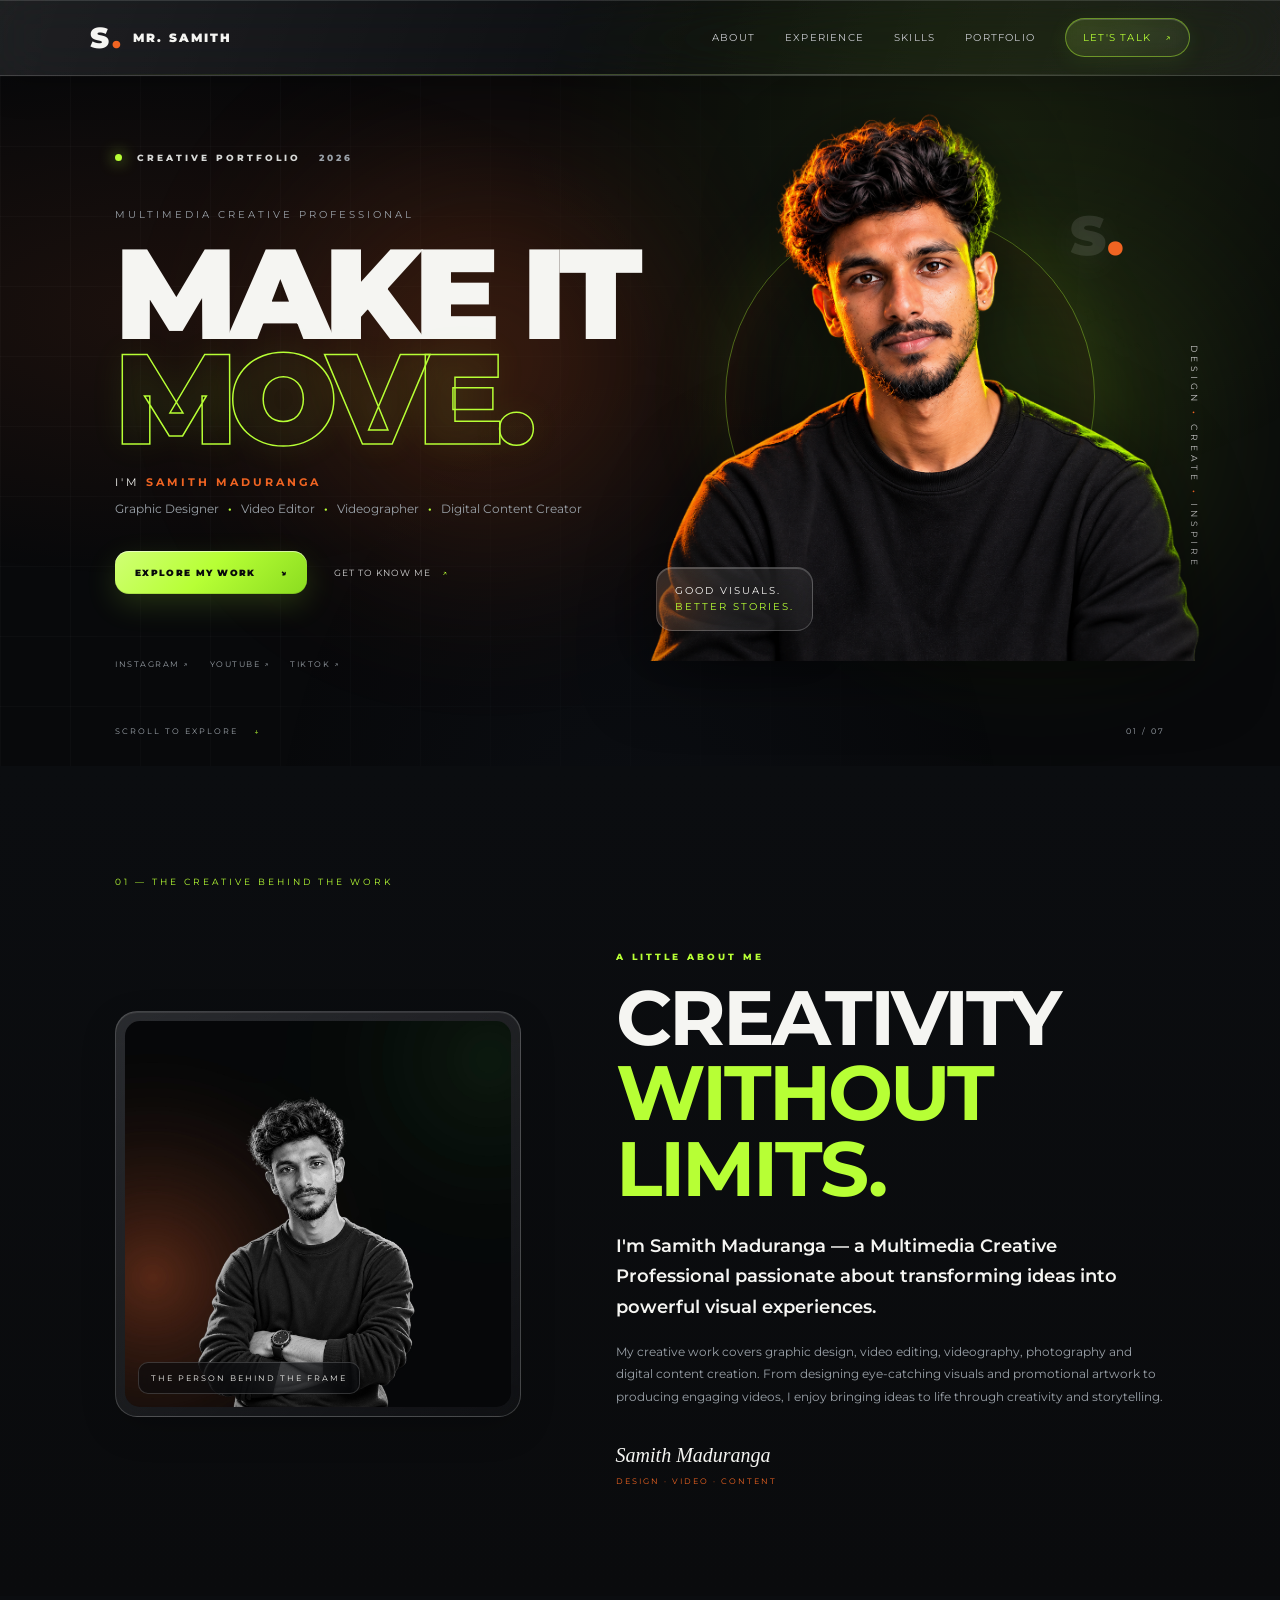
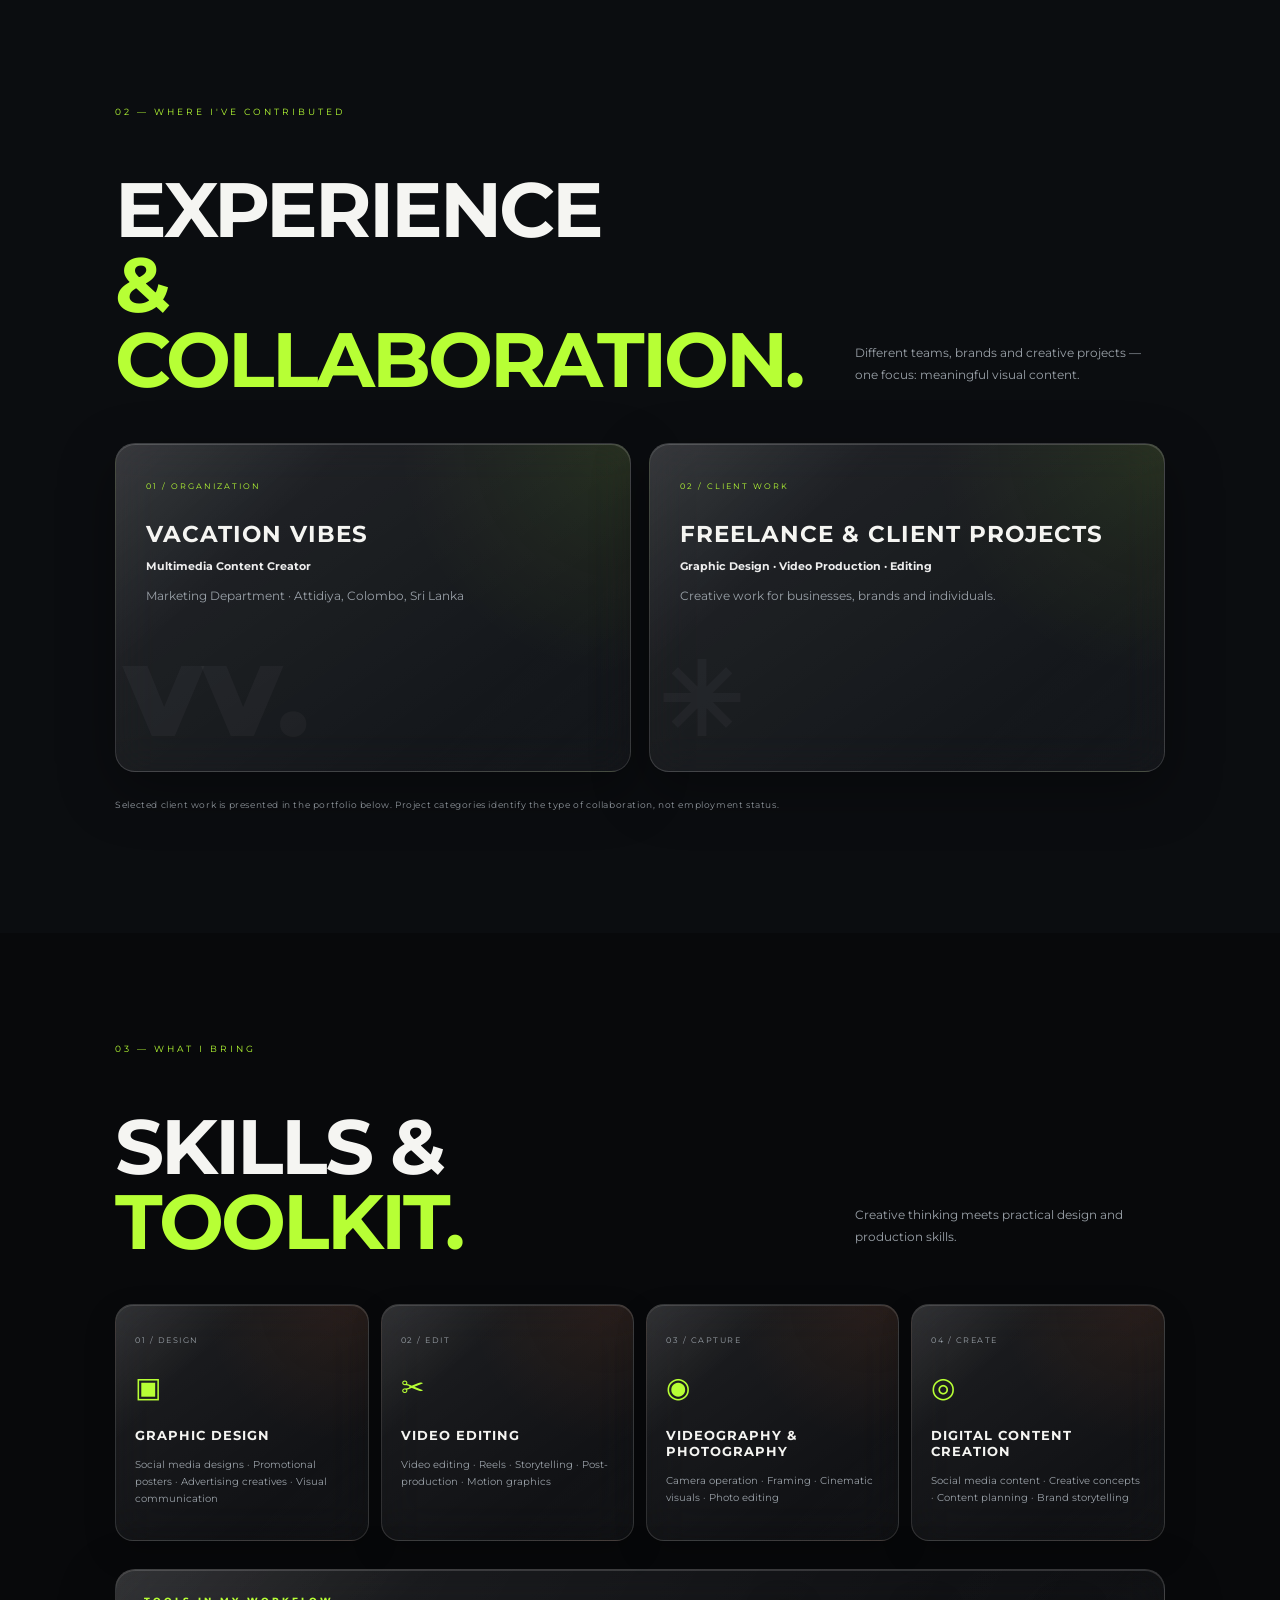
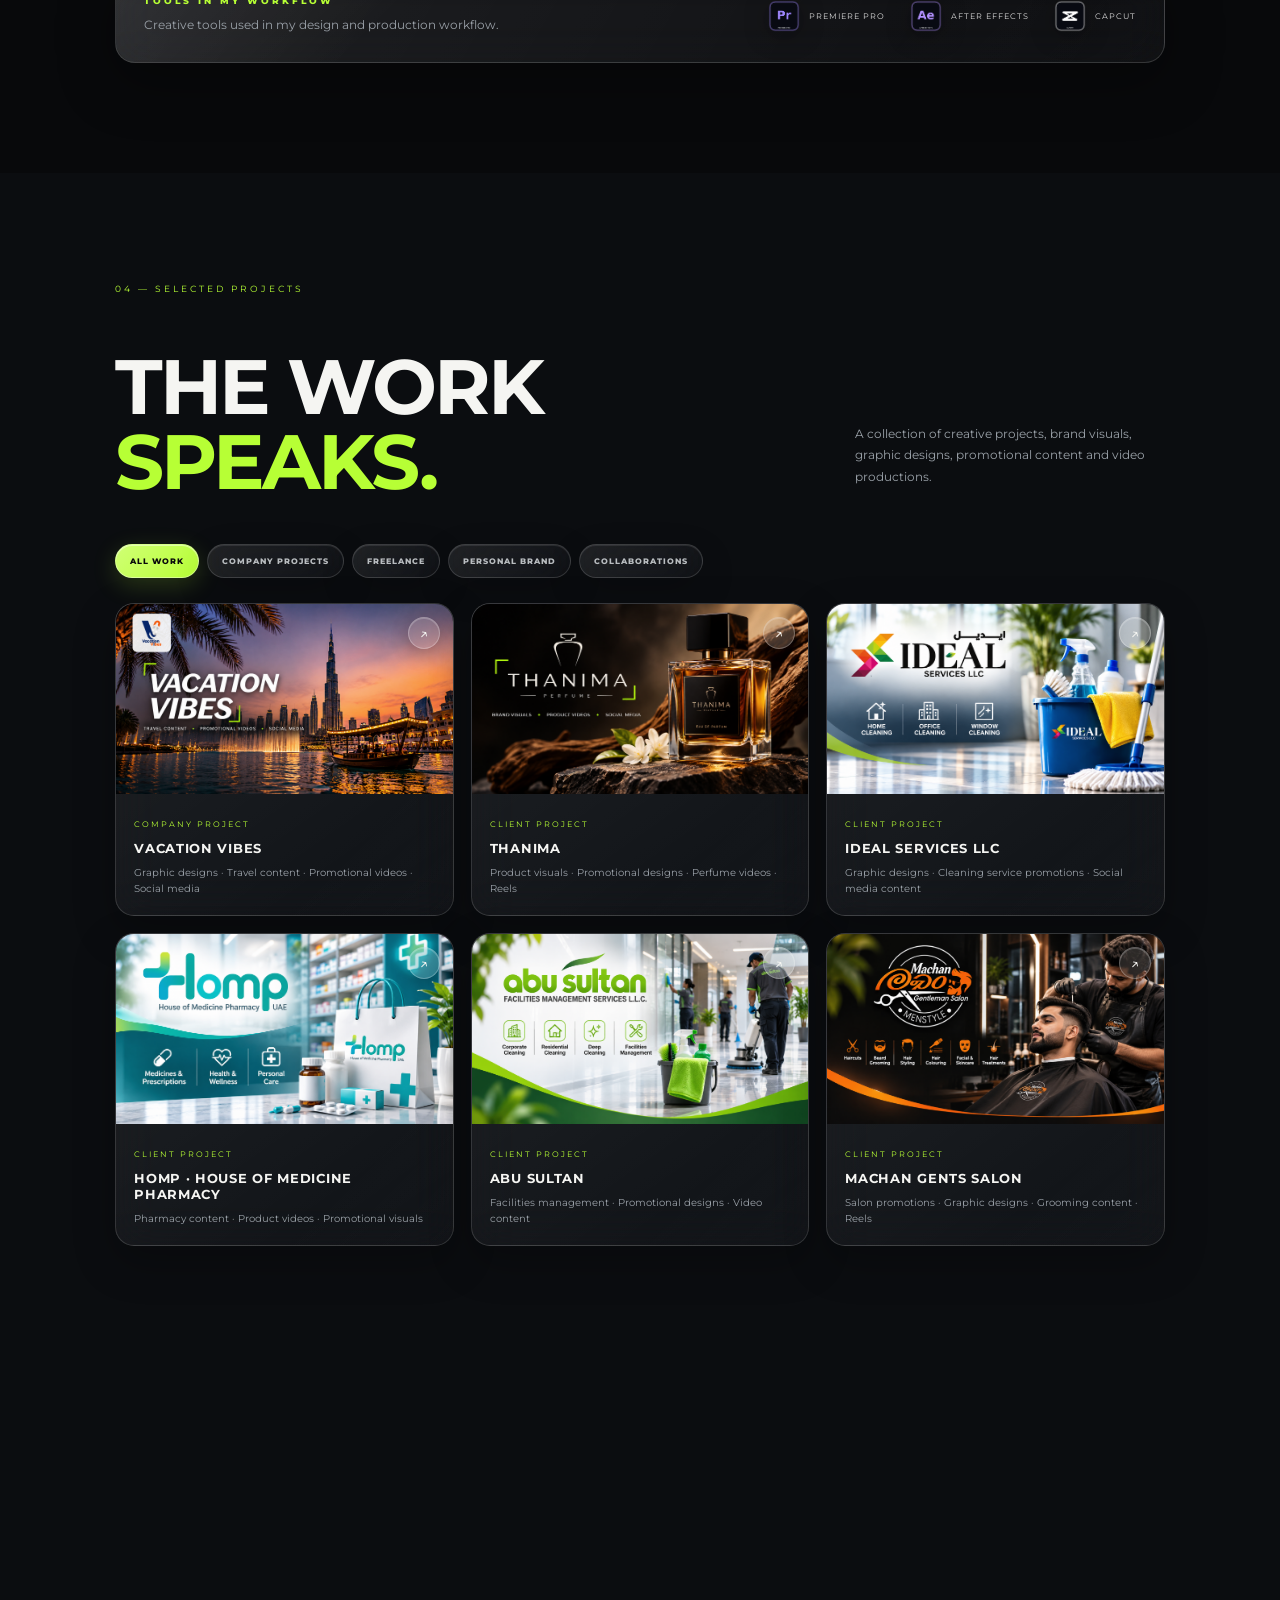
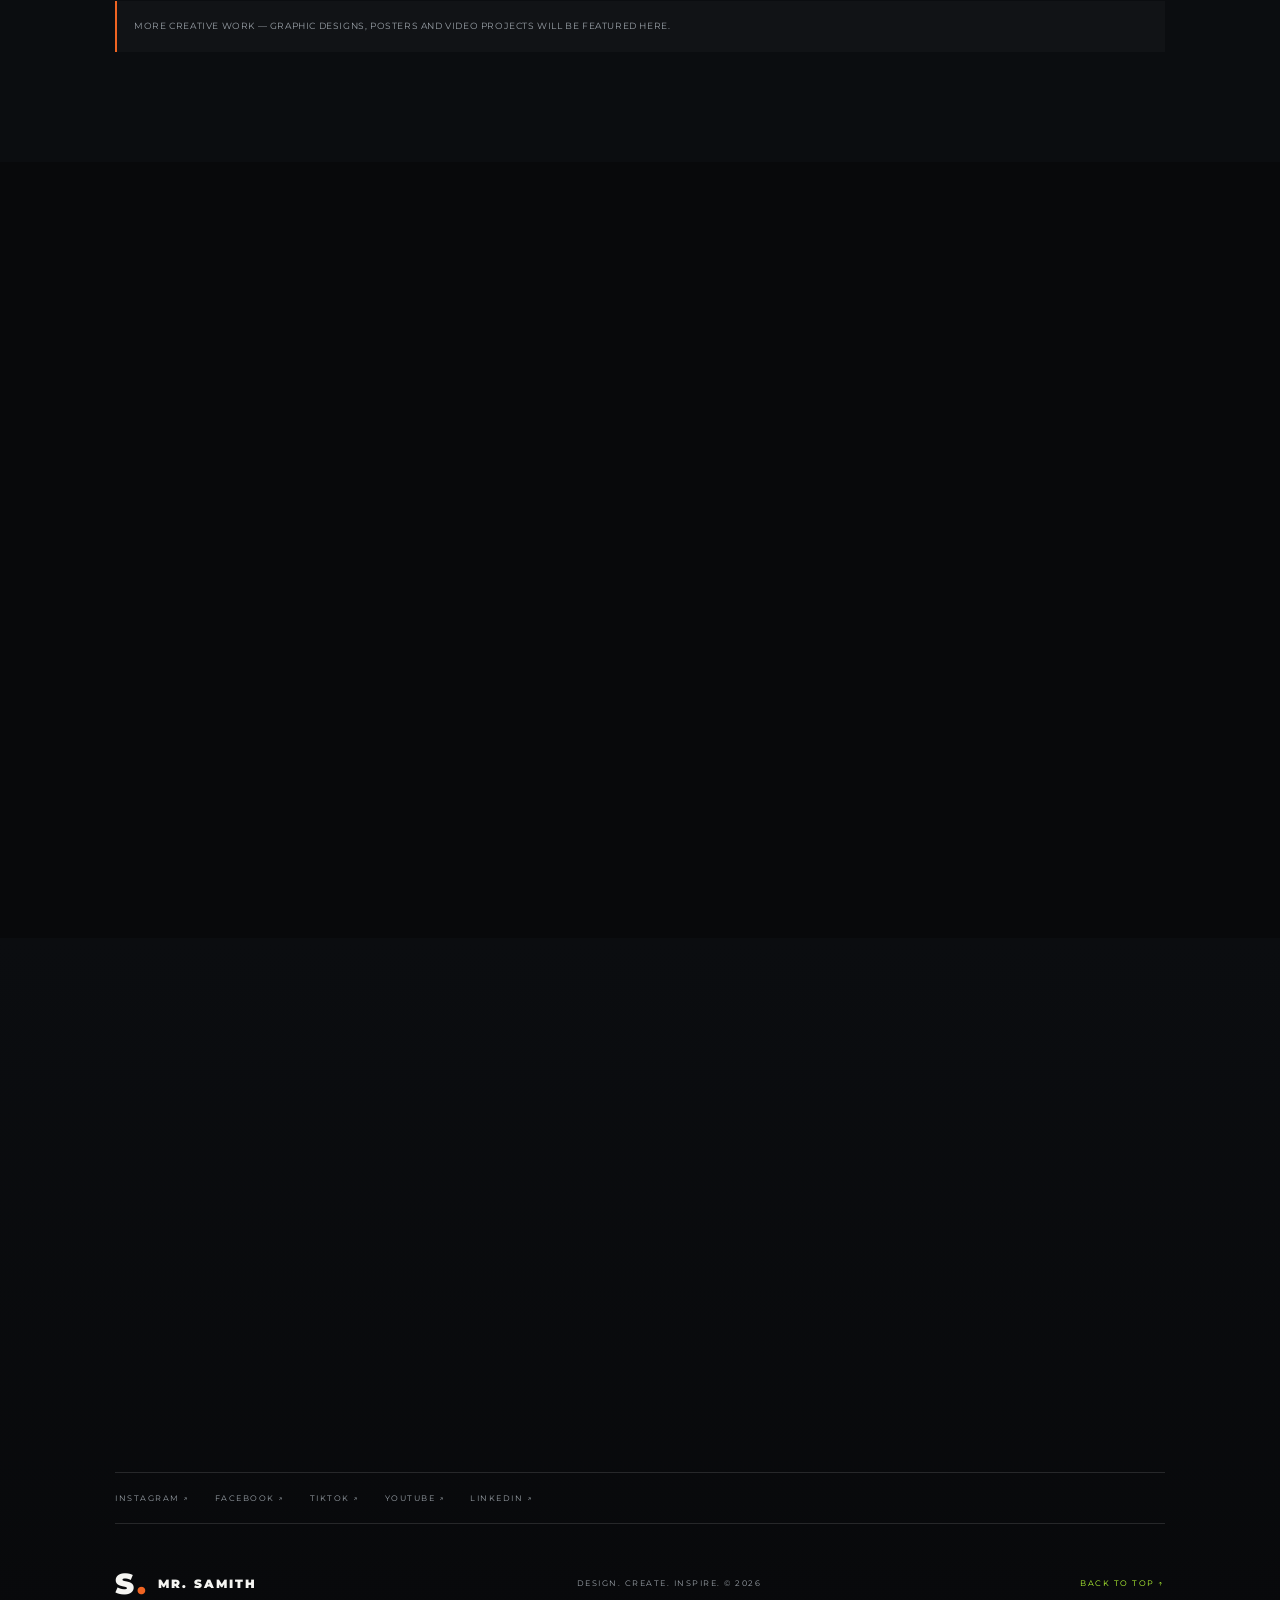
==== commit c381e592: "Update index.html" ====
--- a/index.html
+++ b/index.html
@@ -253,7 +253,7 @@
         </article>
 
         <article class="project-card reveal" data-category="company">
-          <a class="project-image" href="#contact">
+          <a class="project-image" href="thanima.html">
             <img src="assets/projects/thanima-project-preview.png" alt="Thanima luxury perfume project preview">
             <span class="project-open">↗</span>
           </a>
--- a/style.css
+++ b/style.css
@@ -1 +1,318 @@
 :root{--bg:#08090b;--panel:#11151a;--white:#f5f5f2;--muted:#9aa1a8;--orange:#f06422;--green:#b7ff35;--line:rgba(255,255,255,.12);--glass:rgba(255,255,255,.055);--font:'Montserrat',Arial,sans-serif}*{box-sizing:border-box}html{scroll-behavior:smooth;scroll-padding-top:90px}body{margin:0;background:var(--bg);color:var(--white);font-family:var(--font);overflow-x:hidden}body:before{content:"";position:fixed;inset:0;pointer-events:none;z-index:-1;background:radial-gradient(ellipse at 78% 14%,rgba(183,255,53,.055),transparent 32%),radial-gradient(ellipse at 12% 35%,rgba(240,100,34,.055),transparent 30%)}a{color:inherit;text-decoration:none}.progress{height:3px;position:fixed;z-index:1000;top:0;left:0;width:0;background:linear-gradient(90deg,var(--orange),var(--green))}.site-header{height:76px;position:sticky;top:0;z-index:100;display:flex;align-items:center;justify-content:space-between;padding:0 7%;background:rgba(8,9,11,.72);backdrop-filter:blur(22px);border-bottom:1px solid var(--line)}.brand{display:flex;align-items:center;gap:10px;font-size:12px;font-weight:900;letter-spacing:2px}.brand-symbol{font-size:29px;font-weight:900;line-height:1}.brand-symbol span,.hero-stamp span{color:var(--orange)}.nav-links{display:flex;align-items:center;gap:30px;font-size:10px;letter-spacing:1.2px;text-transform:uppercase;color:#c9cbd0}.nav-links a:hover,.social-row a:hover,.hero-social a:hover{color:var(--green)}.nav-cta{padding:12px 17px;border:1px solid rgba(183,255,53,.45);border-radius:30px;color:var(--green)}.nav-cta span{margin-left:10px}.menu-toggle{display:none;background:var(--glass);border:1px solid var(--line);color:white;border-radius:12px;padding:8px 12px;font-size:20px}.section{padding:110px 9%;position:relative}.hero{min-height:690px;display:grid;grid-template-columns:1.03fr .97fr;align-items:center;padding-top:65px;padding-bottom:95px;overflow:hidden}.hero-grid{position:absolute;inset:0;background-image:linear-gradient(rgba(255,255,255,.025) 1px,transparent 1px),linear-gradient(90deg,rgba(255,255,255,.025) 1px,transparent 1px);background-size:70px 70px;mask-image:linear-gradient(90deg,black,transparent 90%);pointer-events:none}.hero-glow{position:absolute;width:360px;height:360px;border-radius:50%;filter:blur(100px);opacity:.2;pointer-events:none}.glow-orange{background:var(--orange);top:15%;left:24%}.glow-green{background:var(--green);right:5%;top:25%;opacity:.12}.hero-copy{position:relative;z-index:2}.eyebrow{font-size:9px;font-weight:800;letter-spacing:3px;color:#d7d9d7}.eyebrow i{display:inline-block;width:7px;height:7px;border-radius:50%;background:var(--green);box-shadow:0 0 15px var(--green);margin-right:9px}.eyebrow span{color:var(--muted);margin-left:12px}.hero-kicker{font-size:10px;letter-spacing:3px;color:var(--muted);margin-top:45px}.hero h1{font-size:clamp(76px,10vw,145px);line-height:.82;letter-spacing:-8px;margin:20px 0 25px;font-weight:900}.outline{color:transparent;-webkit-text-stroke:1.5px var(--green);text-shadow:0 0 35px rgba(183,255,53,.08)}.hero-name{font-size:11px;letter-spacing:3px}.hero-name strong{color:var(--orange)}.hero-desc{color:var(--muted);font-size:12px}.hero-desc b{color:var(--green);padding:0 6px}.hero-actions{display:flex;align-items:center;gap:27px;margin-top:35px}.button{display:inline-flex;align-items:center;gap:25px;padding:16px 20px;border-radius:3px;font-size:9px;font-weight:900;letter-spacing:1.3px}.button-green{background:var(--green);color:#08090b;box-shadow:0 0 35px rgba(183,255,53,.14)}.button-green:hover{transform:translateY(-3px);box-shadow:0 0 40px rgba(183,255,53,.28)}.under-link{font-size:9px;letter-spacing:1px;color:#d4d4d4}.under-link span{color:var(--green);margin-left:8px}.hero-social{display:flex;gap:20px;margin-top:65px}.hero-social a,.social-row a{font-size:8px;letter-spacing:1.5px;color:var(--muted)}.hero-visual{height:510px;position:relative;display:flex;align-items:flex-end;justify-content:center}.hero-portrait{position:relative;z-index:2;height:110%;max-width:115%;object-fit:contain;object-position:bottom;filter:drop-shadow(0 10px 35px rgba(0,0,0,.5))}.portrait-ring{position:absolute;width:370px;height:370px;border:1px solid rgba(183,255,53,.3);border-radius:50%;top:12%;left:50%;transform:translateX(-50%);box-shadow:0 0 70px rgba(183,255,53,.07),inset 0 0 50px rgba(240,100,34,.05)}.hero-side-note{position:absolute;right:-35px;top:38%;writing-mode:vertical-rl;font-size:9px;letter-spacing:4px;color:#c3c3c3}.hero-side-note b{color:var(--orange)}.hero-stamp{position:absolute;right:8%;top:10%;font-size:55px;font-weight:900;color:rgba(255,255,255,.1)}.hero-caption{position:absolute;z-index:3;left:0;bottom:30px;padding:15px 18px;background:rgba(10,12,14,.72);border:1px solid var(--line);backdrop-filter:blur(18px);font-size:10px;line-height:1.6;letter-spacing:2px}.hero-caption em{font-style:normal;color:var(--green)}.scroll-cue,.hero-index{position:absolute;bottom:30px;font-size:8px;letter-spacing:2px;color:var(--muted)}.scroll-cue{left:9%}.scroll-cue span{color:var(--green);margin-left:12px}.hero-index{right:9%}.section-tag{font-size:9px;letter-spacing:3px;color:var(--green);margin-bottom:55px}.about{background:linear-gradient(180deg,#0b0d10,#0a0b0d)}.about-layout{display:grid;grid-template-columns:.85fr 1.15fr;gap:9%;align-items:center}.about-image{position:relative;border:1px solid var(--line);padding:10px;background:var(--glass);border-radius:4px}.about-image img{display:block;width:100%;max-height:430px;object-fit:cover;filter:saturate(.8)}.image-label{position:absolute;bottom:22px;left:22px;padding:10px 12px;background:rgba(8,9,11,.75);backdrop-filter:blur(12px);font-size:8px;letter-spacing:2px}.about-copy h2,.section-heading h2,.contact h2{font-size:clamp(42px,6vw,78px);line-height:.98;letter-spacing:-3px;margin:18px 0 25px}.about-copy h2 em,.section-heading h2 em,.contact h2 em,.showreel h2 em{font-style:normal;color:var(--green)}.green-text{color:var(--green)}.large-copy{font-size:18px;line-height:1.7;font-weight:600;max-width:590px}.muted{color:var(--muted);font-size:12px;line-height:1.9}.signature{margin-top:35px;font-size:20px;font-style:italic;font-family:Georgia,serif}.signature span{display:block;margin-top:9px;font:8px var(--font);letter-spacing:2px;color:var(--orange)}.experience{background:#0b0d10}.section-heading{display:flex;justify-content:space-between;align-items:flex-end;gap:30px;margin-bottom:45px}.section-heading>p{max-width:310px;color:var(--muted);font-size:12px;line-height:1.8}.section-heading h2{margin:0}.experience-grid{display:grid;grid-template-columns:1fr 1fr;gap:18px}.experience-card{position:relative;overflow:hidden;min-height:230px;padding:30px;border:1px solid var(--line);background:linear-gradient(135deg,rgba(255,255,255,.06),rgba(255,255,255,.015));backdrop-filter:blur(16px)}.card-number,.project-info>span{font-size:8px;letter-spacing:2px;color:var(--green)}.experience-card h3{font-size:23px;letter-spacing:1px;margin:27px 0 8px}.role{font-size:11px;font-weight:700;color:#eee}.experience-mark{position:absolute;right:22px;bottom:-20px;font-size:100px;font-weight:900;color:rgba(255,255,255,.035)}.small-note,.portfolio-footnote{margin-top:25px;color:var(--muted);font-size:9px;letter-spacing:.6px;line-height:1.8}.skills{background:#08090b}.skill-grid{display:grid;grid-template-columns:repeat(4,1fr);gap:12px}.skill-card{padding:23px 19px;min-height:205px;border:1px solid var(--line);background:linear-gradient(145deg,rgba(255,255,255,.055),rgba(255,255,255,.012));transition:.3s}.skill-card:hover,.experience-card:hover{border-color:rgba(183,255,53,.45);transform:translateY(-4px)}.skill-card>span{font-size:8px;color:var(--muted);letter-spacing:1.5px}.skill-icon{font-size:28px;color:var(--green);margin:23px 0}.skill-card h3{font-size:13px;letter-spacing:1px}.skill-card p{font-size:10px;line-height:1.7;color:var(--muted)}.tools-panel{margin-top:28px;padding:25px 28px;border:1px solid var(--line);background:rgba(255,255,255,.035);display:flex;justify-content:space-between;align-items:center;gap:20px}.tools-panel .eyebrow{margin:0 0 8px}.tools-panel .muted{margin:0}.tool-icons{display:flex;gap:25px}.tool-icons div{display:flex;align-items:center;gap:9px}.tool-icons img{width:32px;height:32px;object-fit:contain}.tool-icons span{font-size:8px;letter-spacing:1px;color:#ddd}.portfolio{background:#0b0d10}.portfolio-tabs{display:flex;flex-wrap:wrap;gap:8px;margin-bottom:25px}.filter-button{background:rgba(255,255,255,.04);border:1px solid var(--line);color:#b9bdc0;padding:11px 14px;font:800 8px var(--font);letter-spacing:1px;cursor:pointer}.filter-button.active,.filter-button:hover{background:var(--green);color:#08090b;border-color:var(--green)}.project-grid{display:grid;grid-template-columns:repeat(3,1fr);gap:17px}.project-card{border:1px solid var(--line);background:rgba(255,255,255,.025);overflow:hidden;transition:.3s}.project-card:hover{transform:translateY(-5px);border-color:rgba(183,255,53,.4)}.project-card.hidden{display:none}.project-image,.project-placeholder{height:190px;display:flex;position:relative;overflow:hidden;align-items:center;justify-content:center;background:#15191d}.project-image img{width:100%;height:100%;object-fit:cover;transition:.5s}.project-card:hover .project-image img{transform:scale(1.04)}.project-open{position:absolute;right:13px;top:13px;width:32px;height:32px;display:grid;place-items:center;background:rgba(0,0,0,.65);border:1px solid var(--line);border-radius:50%}.project-placeholder{flex-direction:column;align-items:flex-start;padding:25px;background:radial-gradient(circle at 80% 20%,rgba(183,255,53,.18),transparent 40%),#15191d}.project-placeholder.orange{background:radial-gradient(circle at 80% 20%,rgba(240,100,34,.25),transparent 40%),#15191d}.project-placeholder.green{background:radial-gradient(circle at 80% 20%,rgba(183,255,53,.22),transparent 40%),#15191d}.project-placeholder.collab{background:radial-gradient(circle at 80% 20%,rgba(240,100,34,.18),transparent 40%),#15191d}.project-placeholder span{font-size:8px;letter-spacing:2px;color:var(--green)}.project-placeholder b{font-size:29px;line-height:.95;letter-spacing:-1px;margin-top:16px}.project-info{padding:18px}.project-info h3{font-size:13px;letter-spacing:.7px;margin:9px 0}.project-info p{font-size:10px;color:var(--muted);line-height:1.6;margin:0}.portfolio-footnote{padding:17px;border-left:2px solid var(--orange);background:rgba(255,255,255,.025)}.showreel{background:#08090b}.showreel-box{position:relative;min-height:420px;overflow:hidden;border:1px solid var(--line);background:radial-gradient(ellipse at 75% 50%,rgba(183,255,53,.14),transparent 35%),radial-gradient(ellipse at 20% 70%,rgba(240,100,34,.17),transparent 40%),#11151a}.showreel-art{position:absolute;inset:0;background-image:url('assets/backgrounds/orange-green-orbit.png');background-size:cover;background-position:center;opacity:.3;mix-blend-mode:screen}.showreel-content{position:relative;padding:65px 8%;max-width:600px}.showreel h2{font-size:clamp(65px,9vw,110px);line-height:.82;letter-spacing:-5px;margin:22px 0}.showreel-content .muted{max-width:360px}.coming-soon{display:inline-block;margin-top:20px;padding:12px 15px;border:1px solid rgba(183,255,53,.45);color:var(--green);font-size:8px;letter-spacing:2px}.reel-corner{position:absolute;right:30px;bottom:25px;font-size:8px;letter-spacing:2px;color:var(--muted)}.reel-corner span{color:var(--green);margin-left:10px}.contact{background:linear-gradient(180deg,#0b0d10,#08090b);padding-bottom:30px}.contact-layout{display:grid;grid-template-columns:1.1fr .9fr;gap:9%;align-items:center}.contact h2{font-size:clamp(48px,7vw,88px)}.contact-actions{border-top:1px solid var(--line)}.contact-link{display:flex;flex-direction:column;gap:9px;padding:20px 18px;border-bottom:1px solid var(--line);transition:.2s}.contact-link:hover{background:rgba(255,255,255,.04);padding-left:25px}.contact-link span{font-size:8px;letter-spacing:2px;color:var(--muted)}.contact-link b{font-size:14px}.contact-link.primary b{color:var(--green)}.social-row{display:flex;gap:25px;flex-wrap:wrap;margin:65px 0 45px;padding:20px 0;border-top:1px solid var(--line);border-bottom:1px solid var(--line)}footer{display:flex;justify-content:space-between;align-items:center;color:var(--muted);font-size:8px;letter-spacing:1.5px}footer .brand{color:var(--white)}footer>a:last-child{color:var(--green)}.reveal{opacity:0;transform:translateY(22px);transition:opacity .7s ease,transform .7s ease}.reveal.visible{opacity:1;transform:translateY(0)}@media(max-width:900px){.section{padding:85px 7%}.site-header{padding:0 6%}.hero{min-height:620px}.hero h1{font-size:clamp(68px,11vw,110px)}.hero-visual{height:430px}.skill-grid{grid-template-columns:repeat(2,1fr)}.project-grid{grid-template-columns:repeat(2,1fr)}.nav-links{gap:16px}}@media(max-width:650px){.site-header{height:66px}.menu-toggle{display:block}.nav-links{display:none;position:absolute;top:65px;left:0;right:0;padding:20px 7% 25px;background:rgba(8,9,11,.96);backdrop-filter:blur(20px);border-bottom:1px solid var(--line);flex-direction:column;align-items:stretch;gap:0}.nav-links.open{display:flex}.nav-links a{padding:14px 0;border-bottom:1px solid var(--line)}.nav-links .nav-cta{margin-top:12px;padding:13px 15px;text-align:center}.section{padding:72px 6%}.section-tag{margin-bottom:38px}.hero{display:flex;flex-direction:column;align-items:stretch;padding-top:65px;min-height:760px}.hero-copy{z-index:4}.hero-kicker{margin-top:35px}.hero h1{font-size:clamp(76px,19vw,112px);letter-spacing:-5px}.hero-visual{height:390px;width:100%;margin-top:-5px}.hero-portrait{height:112%;max-width:100%}.portrait-ring{width:280px;height:280px;top:12%}.hero-side-note{right:0}.hero-caption{left:0;bottom:16px}.hero-social{margin-top:38px;gap:14px}.hero-social a{font-size:7px}.scroll-cue,.hero-index{bottom:16px}.about-layout,.contact-layout{grid-template-columns:1fr;gap:35px}.about-image{max-width:390px}.about-copy h2,.section-heading h2{font-size:clamp(43px,12vw,65px)}.section-heading{display:block}.section-heading>p{margin-top:20px}.experience-grid{grid-template-columns:1fr}.experience-card{min-height:205px}.skill-grid{gap:9px}.skill-card{padding:18px 14px;min-height:190px}.tools-panel{align-items:flex-start;flex-direction:column}.tool-icons{gap:13px;flex-wrap:wrap}.tool-icons div{gap:6px}.tool-icons span{font-size:7px}.project-grid{grid-template-columns:1fr}.project-image,.project-placeholder{height:210px}.portfolio-tabs{gap:6px}.filter-button{padding:10px 9px;font-size:7px}.showreel-box{min-height:380px}.showreel-content{padding:48px 7%}.reel-corner{right:15px;font-size:7px}.contact h2{font-size:clamp(48px,13vw,72px)}.social-row{gap:15px;margin:45px 0 30px}.social-row a{font-size:7px}footer{gap:18px;flex-wrap:wrap}footer>span{order:3;width:100%}}@media(prefers-reduced-motion:reduce){html{scroll-behavior:auto}*,*:before,*:after{animation:none!important;transition:none!important}.reveal{opacity:1;transform:none}}
+
+
+/* =========================================================
+   PREMIUM LIQUID GLASS UPGRADE — MR. SAMITH
+   Keeps the existing layout, colors, images and animations.
+   ========================================================= */
+
+:root {
+  --glass: rgba(255,255,255,.075);
+  --glass-strong: rgba(255,255,255,.105);
+  --glass-edge: rgba(255,255,255,.19);
+  --glass-highlight: rgba(255,255,255,.28);
+  --glass-shadow: 0 18px 55px rgba(0,0,0,.34);
+}
+
+/* Soft ambient light behind the interface */
+body:before {
+  z-index: 0;
+  background:
+    radial-gradient(ellipse at 78% 14%, rgba(183,255,53,.09), transparent 34%),
+    radial-gradient(ellipse at 12% 35%, rgba(240,100,34,.085), transparent 32%),
+    radial-gradient(ellipse at 50% 100%, rgba(80,110,160,.055), transparent 42%);
+}
+body > * {
+  position: relative;
+}
+.progress {
+  z-index: 1000;
+}
+
+/* Header: translucent iOS-style glass */
+.site-header {
+  background: linear-gradient(110deg, rgba(255,255,255,.095), rgba(255,255,255,.025) 55%, rgba(255,255,255,.065));
+  -webkit-backdrop-filter: blur(28px) saturate(165%);
+  backdrop-filter: blur(28px) saturate(165%);
+  border-bottom: 1px solid rgba(255,255,255,.16);
+  box-shadow: 0 10px 35px rgba(0,0,0,.2), inset 0 1px 0 rgba(255,255,255,.13);
+}
+.site-header:after {
+  content: "";
+  position: absolute;
+  left: 7%;
+  right: 7%;
+  bottom: 0;
+  height: 1px;
+  background: linear-gradient(90deg, transparent, rgba(183,255,53,.28), rgba(255,255,255,.2), transparent);
+  pointer-events: none;
+}
+
+/* Glass buttons and navigation pills */
+.nav-cta {
+  background: linear-gradient(135deg, rgba(183,255,53,.13), rgba(183,255,53,.035));
+  -webkit-backdrop-filter: blur(14px);
+  backdrop-filter: blur(14px);
+  box-shadow: inset 0 1px 0 rgba(255,255,255,.16), 0 5px 22px rgba(183,255,53,.07);
+}
+.button {
+  border-radius: 14px;
+  position: relative;
+  overflow: hidden;
+  transition: transform .3s ease, box-shadow .3s ease, filter .3s ease;
+}
+.button-green {
+  background: linear-gradient(135deg, #d0ff75 0%, var(--green) 48%, #8bdc20 100%);
+  box-shadow: 0 10px 30px rgba(183,255,53,.16), inset 0 1px 0 rgba(255,255,255,.55), inset 0 -1px 0 rgba(0,0,0,.12);
+}
+.button-green:after {
+  content: "";
+  position: absolute;
+  top: 0;
+  left: -120%;
+  width: 75%;
+  height: 100%;
+  background: linear-gradient(100deg, transparent, rgba(255,255,255,.38), transparent);
+  transform: skewX(-22deg);
+  transition: left .65s ease;
+}
+.button-green:hover:after {
+  left: 150%;
+}
+.button-green:hover {
+  transform: translateY(-3px);
+  filter: brightness(1.06);
+  box-shadow: 0 14px 38px rgba(183,255,53,.25), inset 0 1px 0 rgba(255,255,255,.6);
+}
+
+/* Hero visual glass accents */
+.portrait-ring {
+  border-color: rgba(183,255,53,.38);
+  box-shadow: 0 0 85px rgba(183,255,53,.1), inset 0 0 65px rgba(240,100,34,.08);
+}
+.hero-caption {
+  border: 1px solid rgba(255,255,255,.2);
+  border-radius: 16px;
+  background: linear-gradient(135deg, rgba(255,255,255,.13), rgba(255,255,255,.035));
+  -webkit-backdrop-filter: blur(24px) saturate(150%);
+  backdrop-filter: blur(24px) saturate(150%);
+  box-shadow: 0 15px 40px rgba(0,0,0,.28), inset 0 1px 0 rgba(255,255,255,.2);
+}
+.hero-stamp {
+  text-shadow: 0 8px 35px rgba(255,255,255,.08);
+}
+
+/* Shared glass surface treatment */
+.about-image,
+.experience-card,
+.skill-card,
+.tools-panel,
+.project-card,
+.showreel-box,
+.contact-link,
+.filter-button {
+  -webkit-backdrop-filter: blur(22px) saturate(145%);
+  backdrop-filter: blur(22px) saturate(145%);
+  box-shadow: inset 0 1px 0 rgba(255,255,255,.09), 0 12px 35px rgba(0,0,0,.17);
+}
+.about-image {
+  border-radius: 22px;
+  padding: 9px;
+  background: linear-gradient(145deg, rgba(255,255,255,.13), rgba(255,255,255,.025));
+  border-color: rgba(255,255,255,.18);
+}
+.about-image img {
+  border-radius: 15px;
+}
+.image-label {
+  border: 1px solid rgba(255,255,255,.17);
+  border-radius: 10px;
+  background: rgba(10,12,14,.58);
+  -webkit-backdrop-filter: blur(20px);
+  backdrop-filter: blur(20px);
+}
+
+/* Experience cards: layered frosted glass */
+.experience-card {
+  border-radius: 20px;
+  border-color: rgba(255,255,255,.15);
+  background:
+    radial-gradient(circle at 100% 0%, rgba(183,255,53,.09), transparent 38%),
+    linear-gradient(145deg, rgba(255,255,255,.105), rgba(255,255,255,.025));
+  box-shadow: inset 0 1px 0 rgba(255,255,255,.16), var(--glass-shadow);
+}
+.experience-card:before,
+.skill-card:before,
+.project-card:before,
+.tools-panel:before {
+  content: "";
+  position: absolute;
+  inset: 0;
+  border-radius: inherit;
+  pointer-events: none;
+  background: linear-gradient(135deg, rgba(255,255,255,.13), transparent 28%, transparent 72%, rgba(255,255,255,.025));
+  opacity: .7;
+}
+.experience-card,
+.skill-card,
+.project-card,
+.tools-panel {
+  position: relative;
+  isolation: isolate;
+}
+.experience-card > *,
+.skill-card > *,
+.project-card > *,
+.tools-panel > * {
+  position: relative;
+  z-index: 1;
+}
+.experience-card:hover {
+  border-color: rgba(183,255,53,.48);
+  box-shadow: inset 0 1px 0 rgba(255,255,255,.18), 0 20px 55px rgba(0,0,0,.32), 0 0 28px rgba(183,255,53,.07);
+}
+
+/* Skill cards */
+.skill-card {
+  border-radius: 18px;
+  border-color: rgba(255,255,255,.14);
+  background:
+    radial-gradient(circle at 90% 0%, rgba(240,100,34,.075), transparent 42%),
+    linear-gradient(145deg, rgba(255,255,255,.09), rgba(255,255,255,.025));
+  box-shadow: inset 0 1px 0 rgba(255,255,255,.13), 0 12px 32px rgba(0,0,0,.2);
+}
+.skill-card:hover {
+  border-color: rgba(183,255,53,.48);
+  background:
+    radial-gradient(circle at 90% 0%, rgba(183,255,53,.12), transparent 42%),
+    linear-gradient(145deg, rgba(255,255,255,.12), rgba(255,255,255,.035));
+  box-shadow: inset 0 1px 0 rgba(255,255,255,.2), 0 18px 42px rgba(0,0,0,.28), 0 0 25px rgba(183,255,53,.07);
+}
+
+/* Software panel */
+.tools-panel {
+  border-radius: 20px;
+  border-color: rgba(255,255,255,.16);
+  background: linear-gradient(120deg, rgba(255,255,255,.095), rgba(255,255,255,.025));
+  box-shadow: inset 0 1px 0 rgba(255,255,255,.15), var(--glass-shadow);
+}
+.tool-icons img {
+  filter: drop-shadow(0 4px 12px rgba(0,0,0,.35));
+}
+
+/* Portfolio filters */
+.filter-button {
+  border-radius: 999px;
+  background: linear-gradient(135deg, rgba(255,255,255,.09), rgba(255,255,255,.025));
+  border-color: rgba(255,255,255,.15);
+  transition: .28s ease;
+}
+.filter-button.active,
+.filter-button:hover {
+  background: linear-gradient(135deg, #d0ff75, var(--green));
+  border-color: rgba(255,255,255,.35);
+  box-shadow: 0 7px 24px rgba(183,255,53,.18), inset 0 1px 0 rgba(255,255,255,.45);
+}
+
+/* Project cards: premium glass frame */
+.project-card {
+  border-radius: 19px;
+  border-color: rgba(255,255,255,.15);
+  background: linear-gradient(145deg, rgba(255,255,255,.09), rgba(255,255,255,.02));
+  box-shadow: inset 0 1px 0 rgba(255,255,255,.12), 0 16px 42px rgba(0,0,0,.25);
+}
+.project-image,
+.project-placeholder {
+  border-radius: 13px 13px 0 0;
+}
+.project-image img {
+  filter: saturate(.94);
+}
+.project-open {
+  border: 1px solid rgba(255,255,255,.25);
+  background: rgba(255,255,255,.12);
+  -webkit-backdrop-filter: blur(18px);
+  backdrop-filter: blur(18px);
+  box-shadow: inset 0 1px 0 rgba(255,255,255,.2), 0 5px 18px rgba(0,0,0,.25);
+}
+.project-card:hover {
+  border-color: rgba(183,255,53,.42);
+  box-shadow: inset 0 1px 0 rgba(255,255,255,.18), 0 22px 50px rgba(0,0,0,.34), 0 0 28px rgba(183,255,53,.06);
+}
+
+/* Showreel glass stage */
+.showreel-box {
+  border-radius: 26px;
+  border-color: rgba(255,255,255,.18);
+  background:
+    radial-gradient(ellipse at 75% 50%, rgba(183,255,53,.17), transparent 38%),
+    radial-gradient(ellipse at 20% 70%, rgba(240,100,34,.19), transparent 42%),
+    linear-gradient(135deg, rgba(255,255,255,.075), rgba(255,255,255,.015)),
+    #11151a;
+  box-shadow: inset 0 1px 0 rgba(255,255,255,.16), 0 25px 65px rgba(0,0,0,.3);
+}
+.coming-soon {
+  border-radius: 999px;
+  background: rgba(183,255,53,.07);
+  -webkit-backdrop-filter: blur(15px);
+  backdrop-filter: blur(15px);
+}
+
+/* Contact rows */
+.contact-link {
+  border-radius: 14px;
+  margin: 7px 0;
+  border: 1px solid rgba(255,255,255,.1);
+  background: linear-gradient(110deg, rgba(255,255,255,.065), rgba(255,255,255,.015));
+  -webkit-backdrop-filter: blur(18px);
+  backdrop-filter: blur(18px);
+}
+.contact-link:hover {
+  border-color: rgba(183,255,53,.3);
+  background: linear-gradient(110deg, rgba(183,255,53,.09), rgba(255,255,255,.025));
+}
+
+/* Glass mobile navigation */
+@media (max-width: 650px) {
+  .nav-links {
+    background: linear-gradient(145deg, rgba(20,23,28,.94), rgba(8,9,11,.88));
+    -webkit-backdrop-filter: blur(30px) saturate(165%);
+    backdrop-filter: blur(30px) saturate(165%);
+    border-bottom: 1px solid rgba(255,255,255,.17);
+    box-shadow: 0 20px 45px rgba(0,0,0,.4);
+  }
+  .menu-toggle {
+    border-radius: 13px;
+    background: linear-gradient(135deg, rgba(255,255,255,.13), rgba(255,255,255,.035));
+    border-color: rgba(255,255,255,.18);
+    -webkit-backdrop-filter: blur(18px);
+    backdrop-filter: blur(18px);
+    box-shadow: inset 0 1px 0 rgba(255,255,255,.15), 0 8px 22px rgba(0,0,0,.2);
+  }
+  .hero-caption {
+    border-radius: 14px;
+  }
+  .skill-card,
+  .experience-card,
+  .project-card,
+  .tools-panel {
+    border-radius: 17px;
+  }
+}
+
+/* Respect devices that do not support backdrop filters */
+@supports not ((backdrop-filter: blur(2px)) or (-webkit-backdrop-filter: blur(2px))) {
+  .site-header,
+  .hero-caption,
+  .image-label,
+  .experience-card,
+  .skill-card,
+  .tools-panel,
+  .filter-button,
+  .project-open,
+  .showreel-box,
+  .contact-link,
+  .nav-links {
+    background-color: rgba(18,21,26,.94);
+  }
+}
